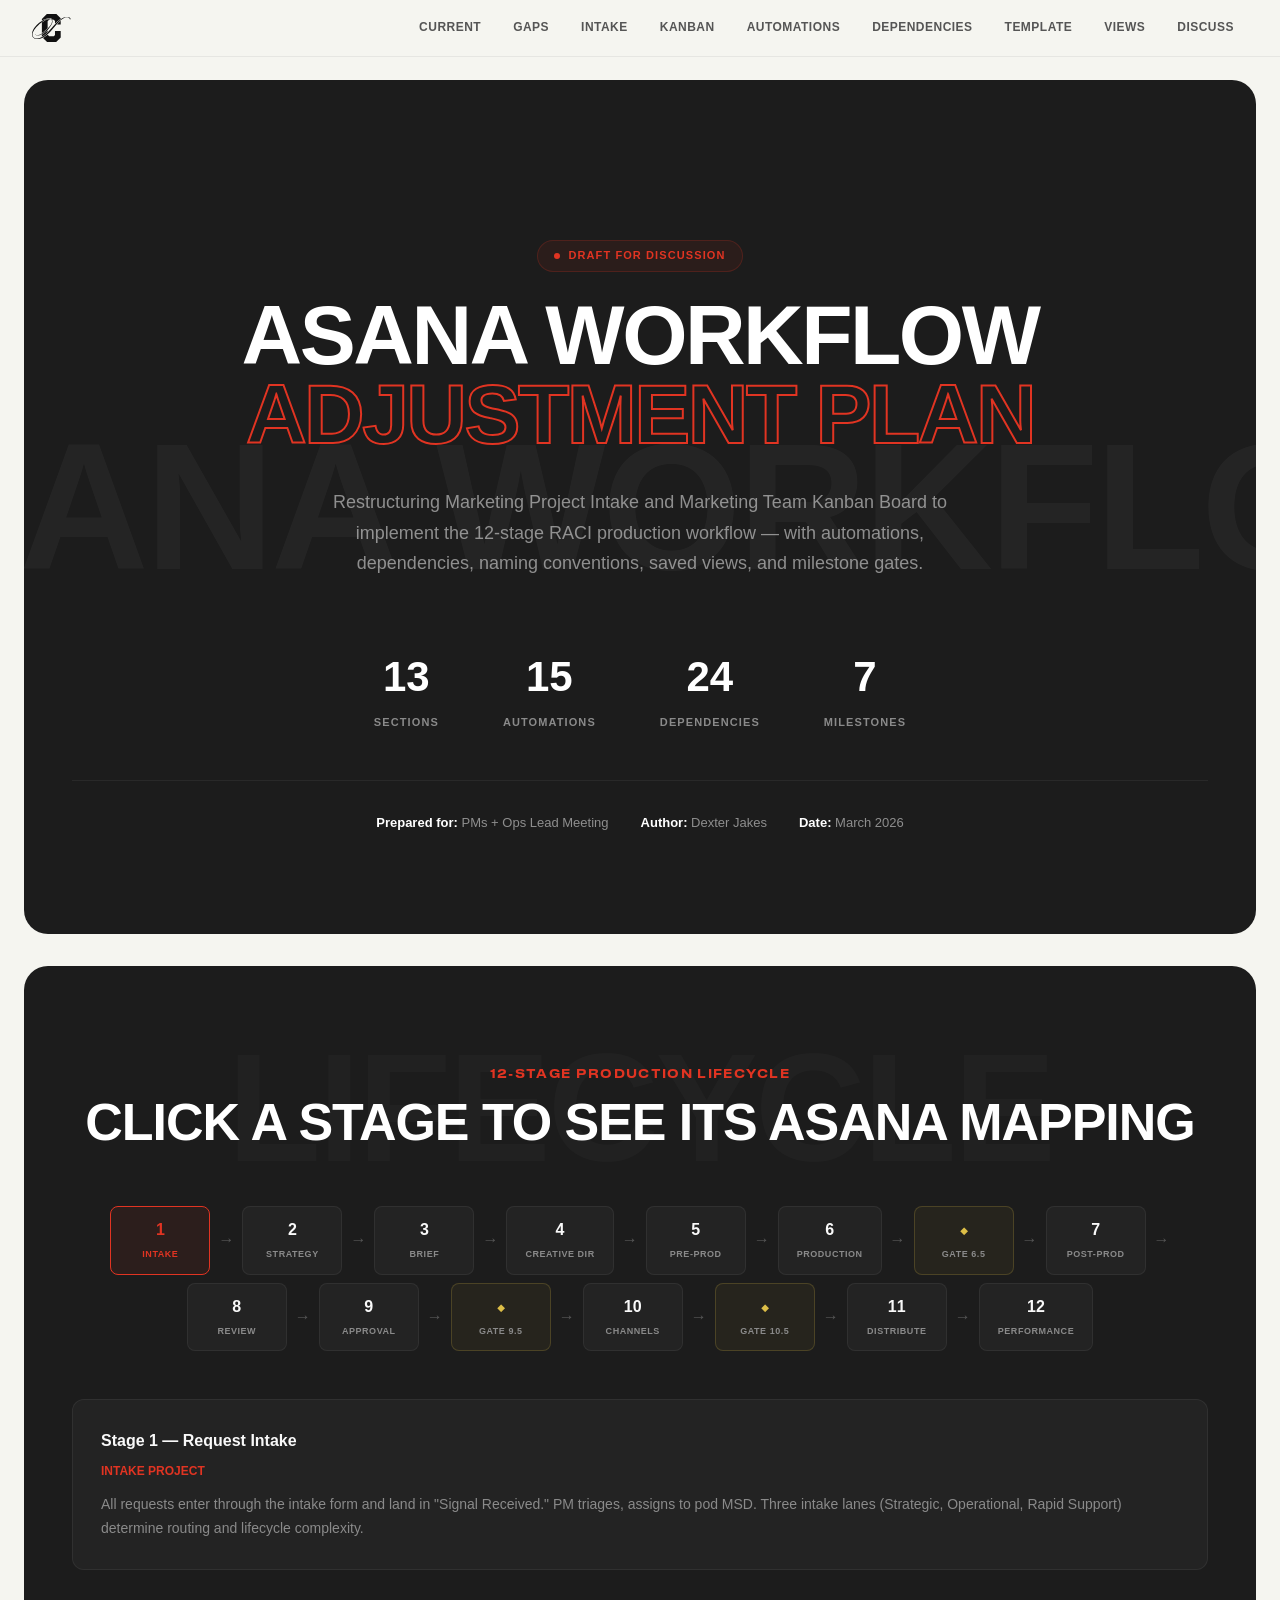
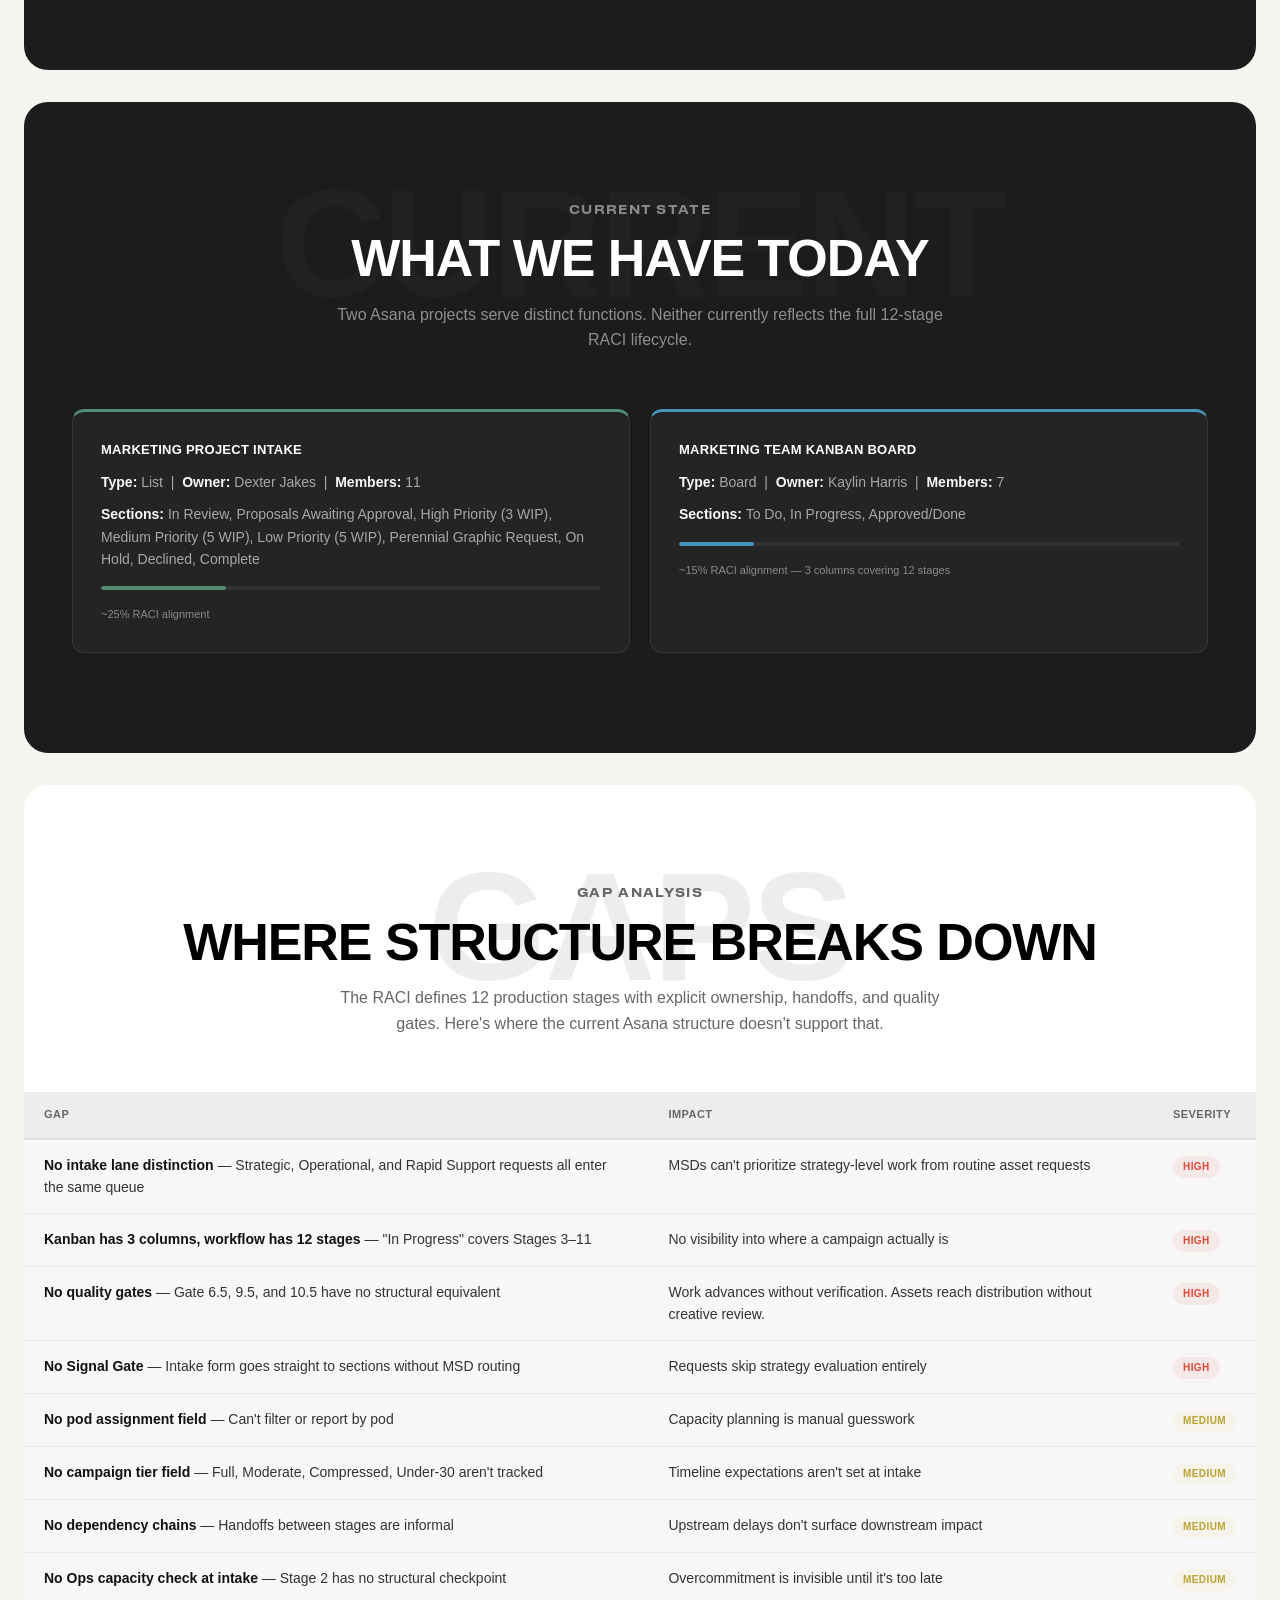
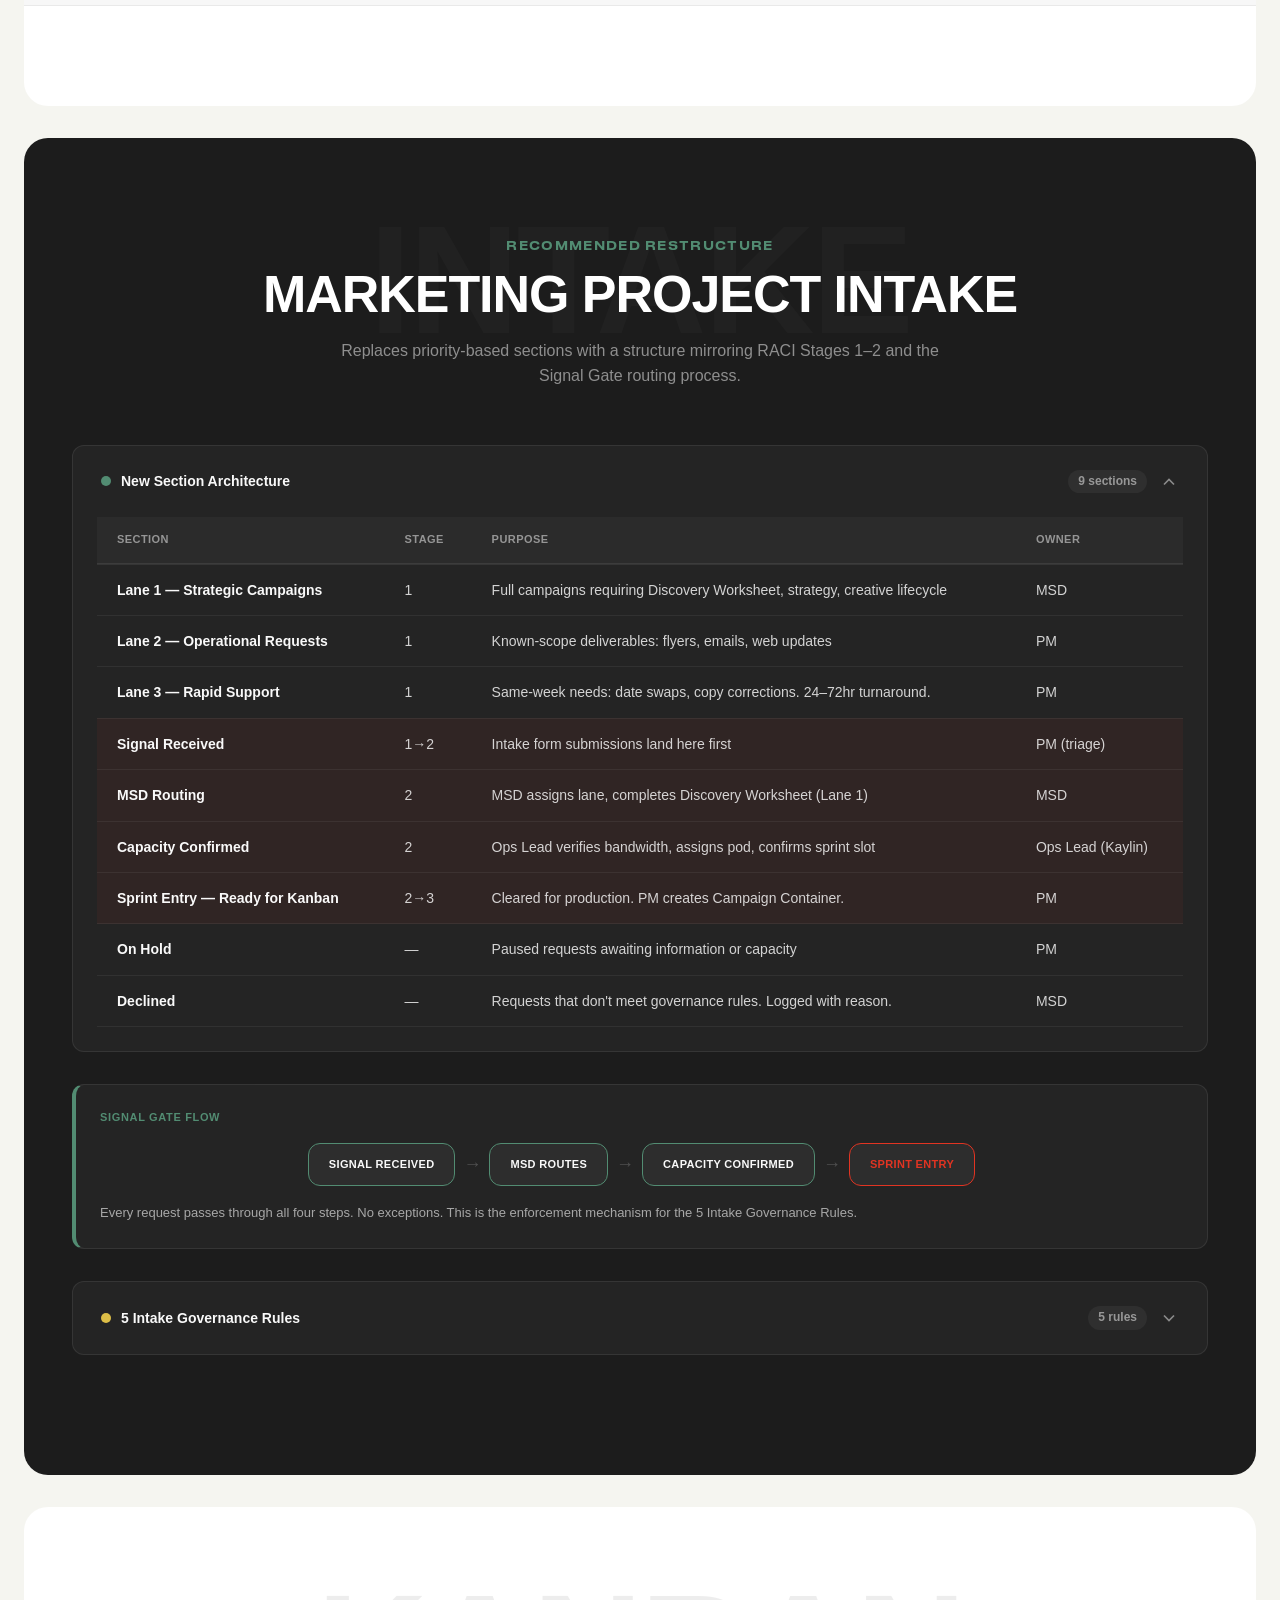
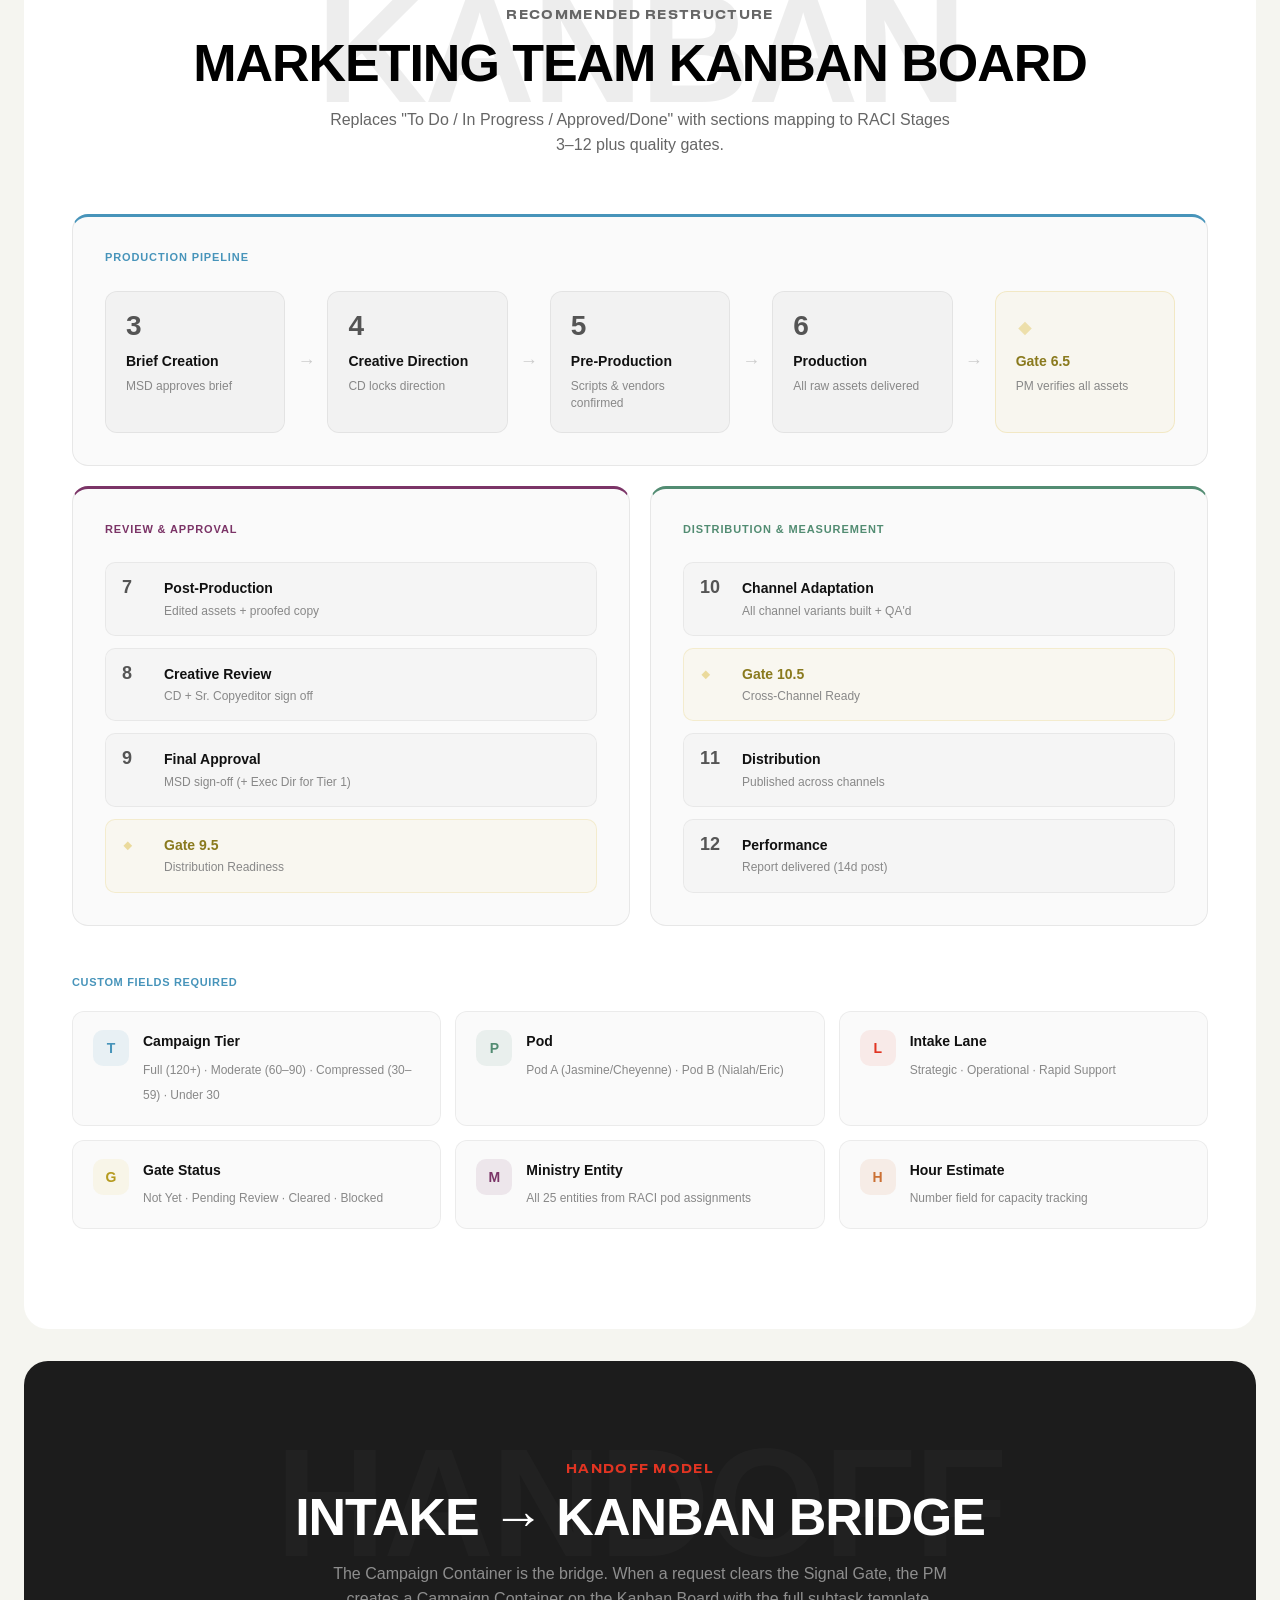
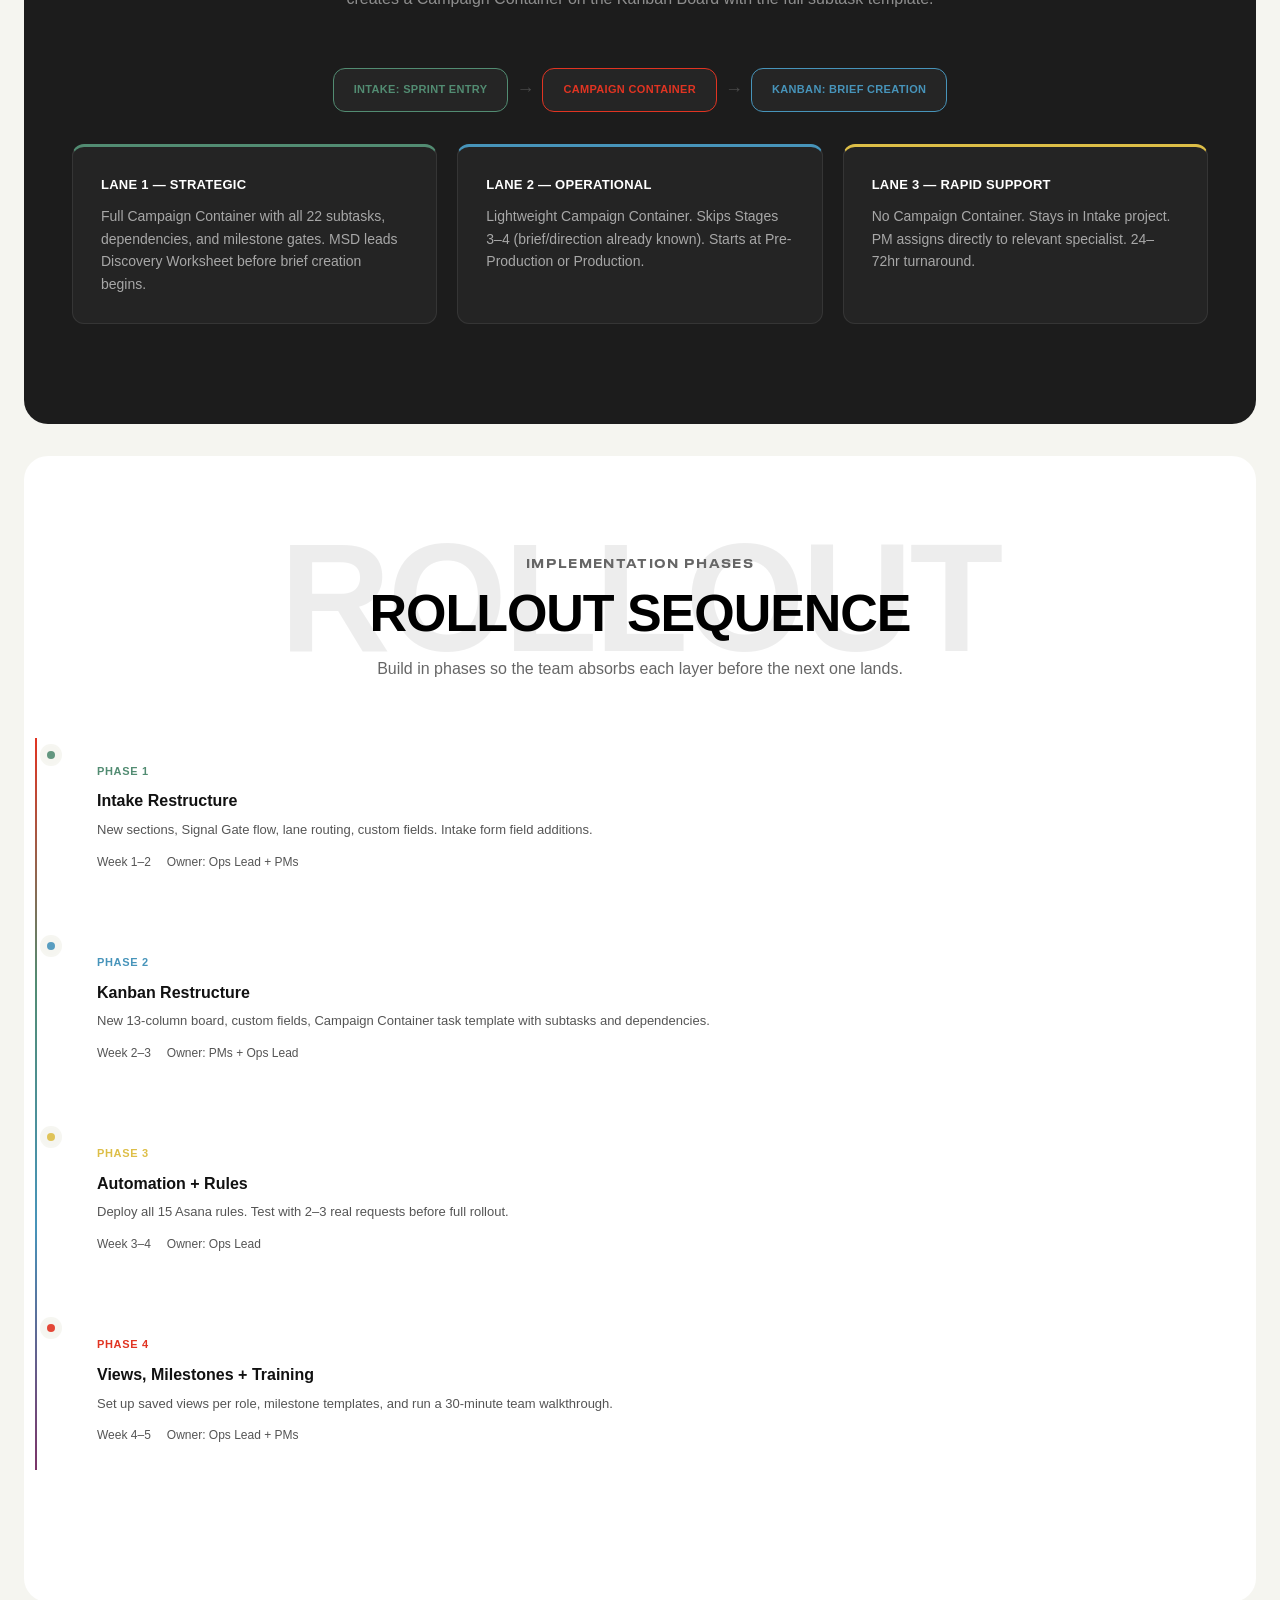
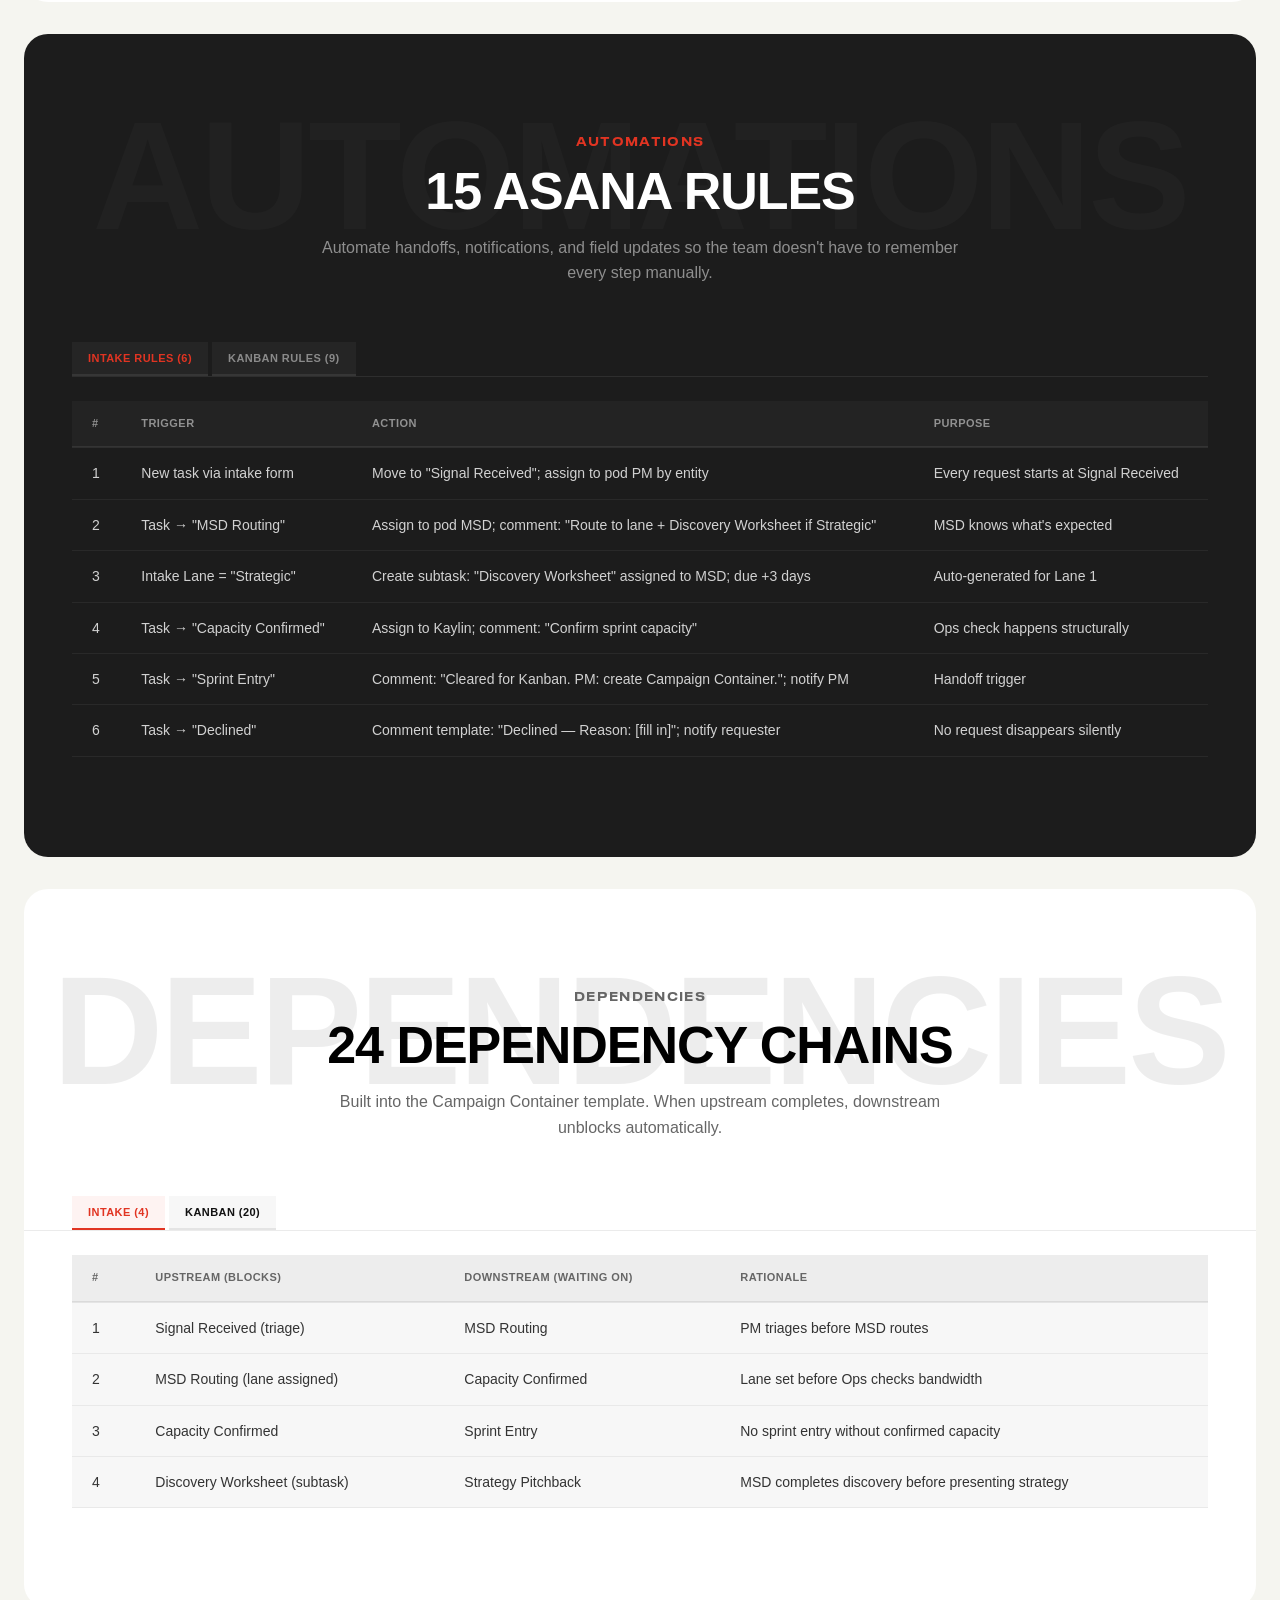
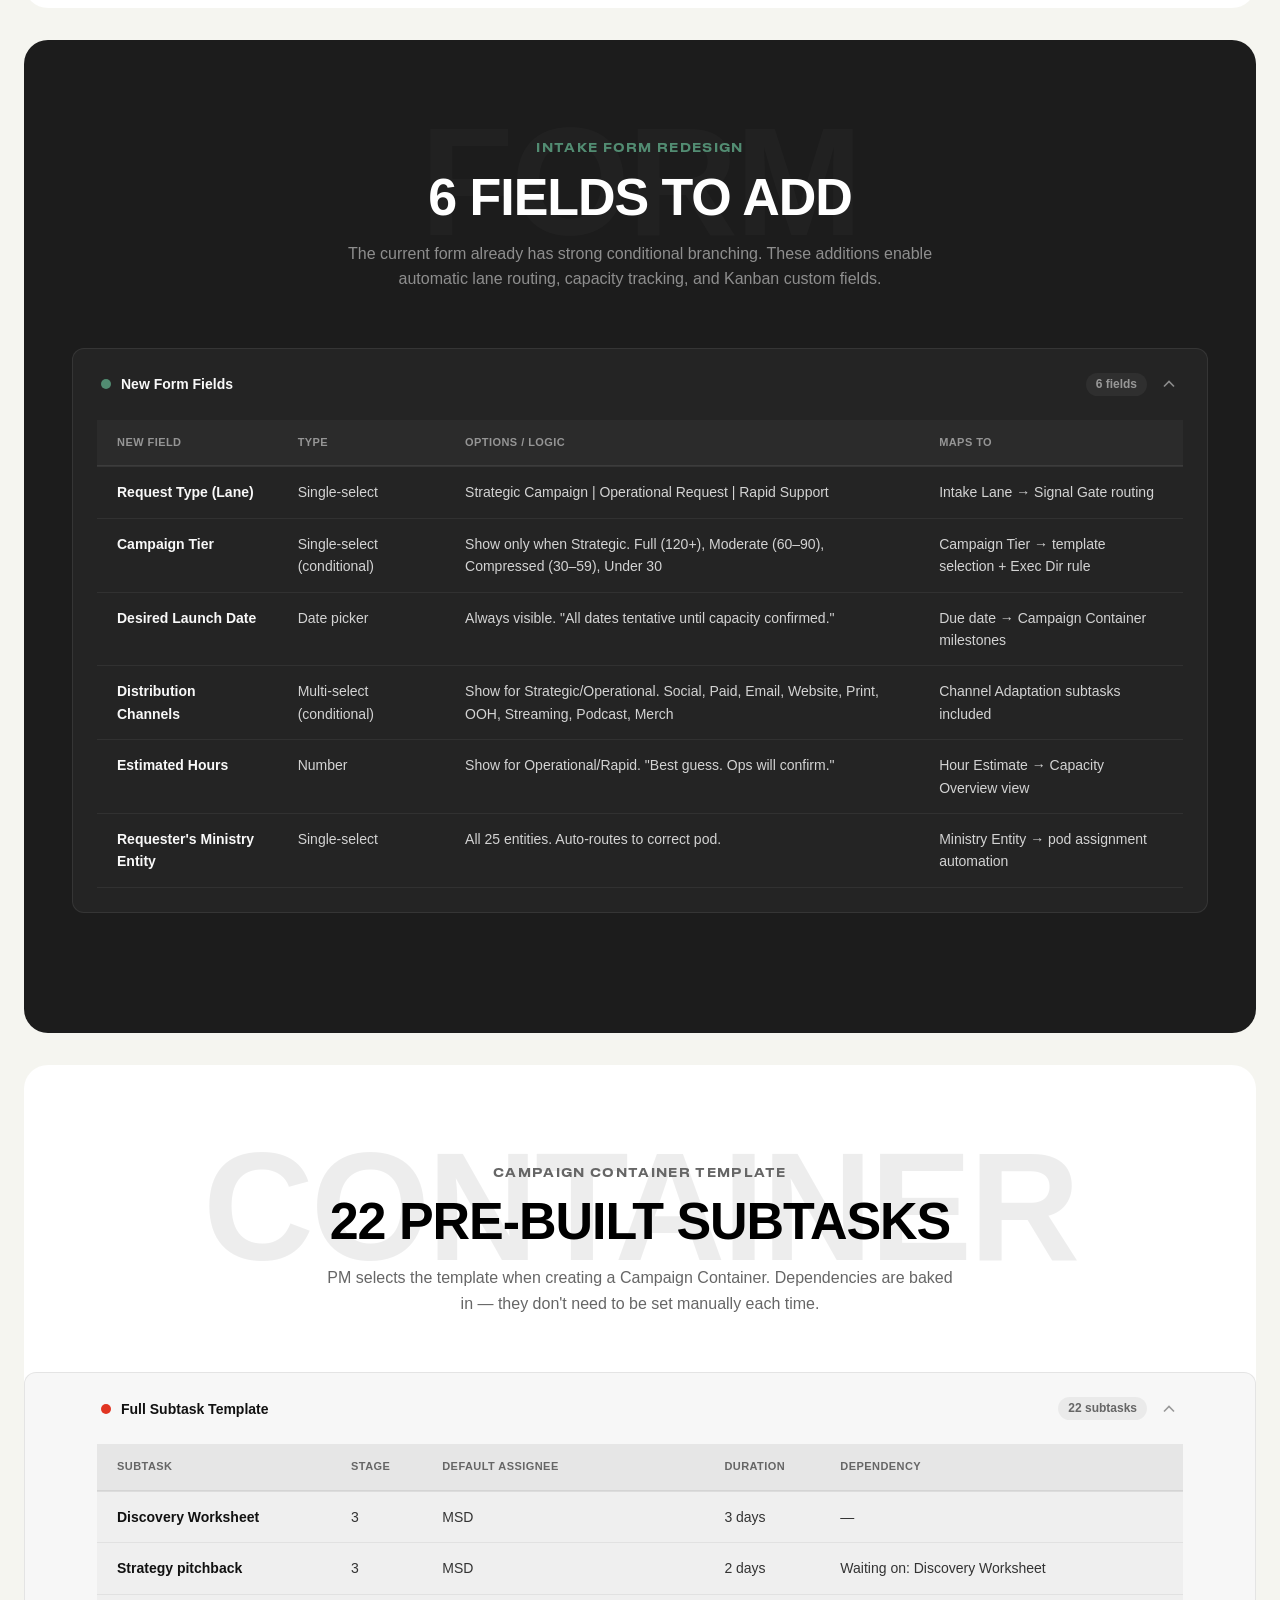
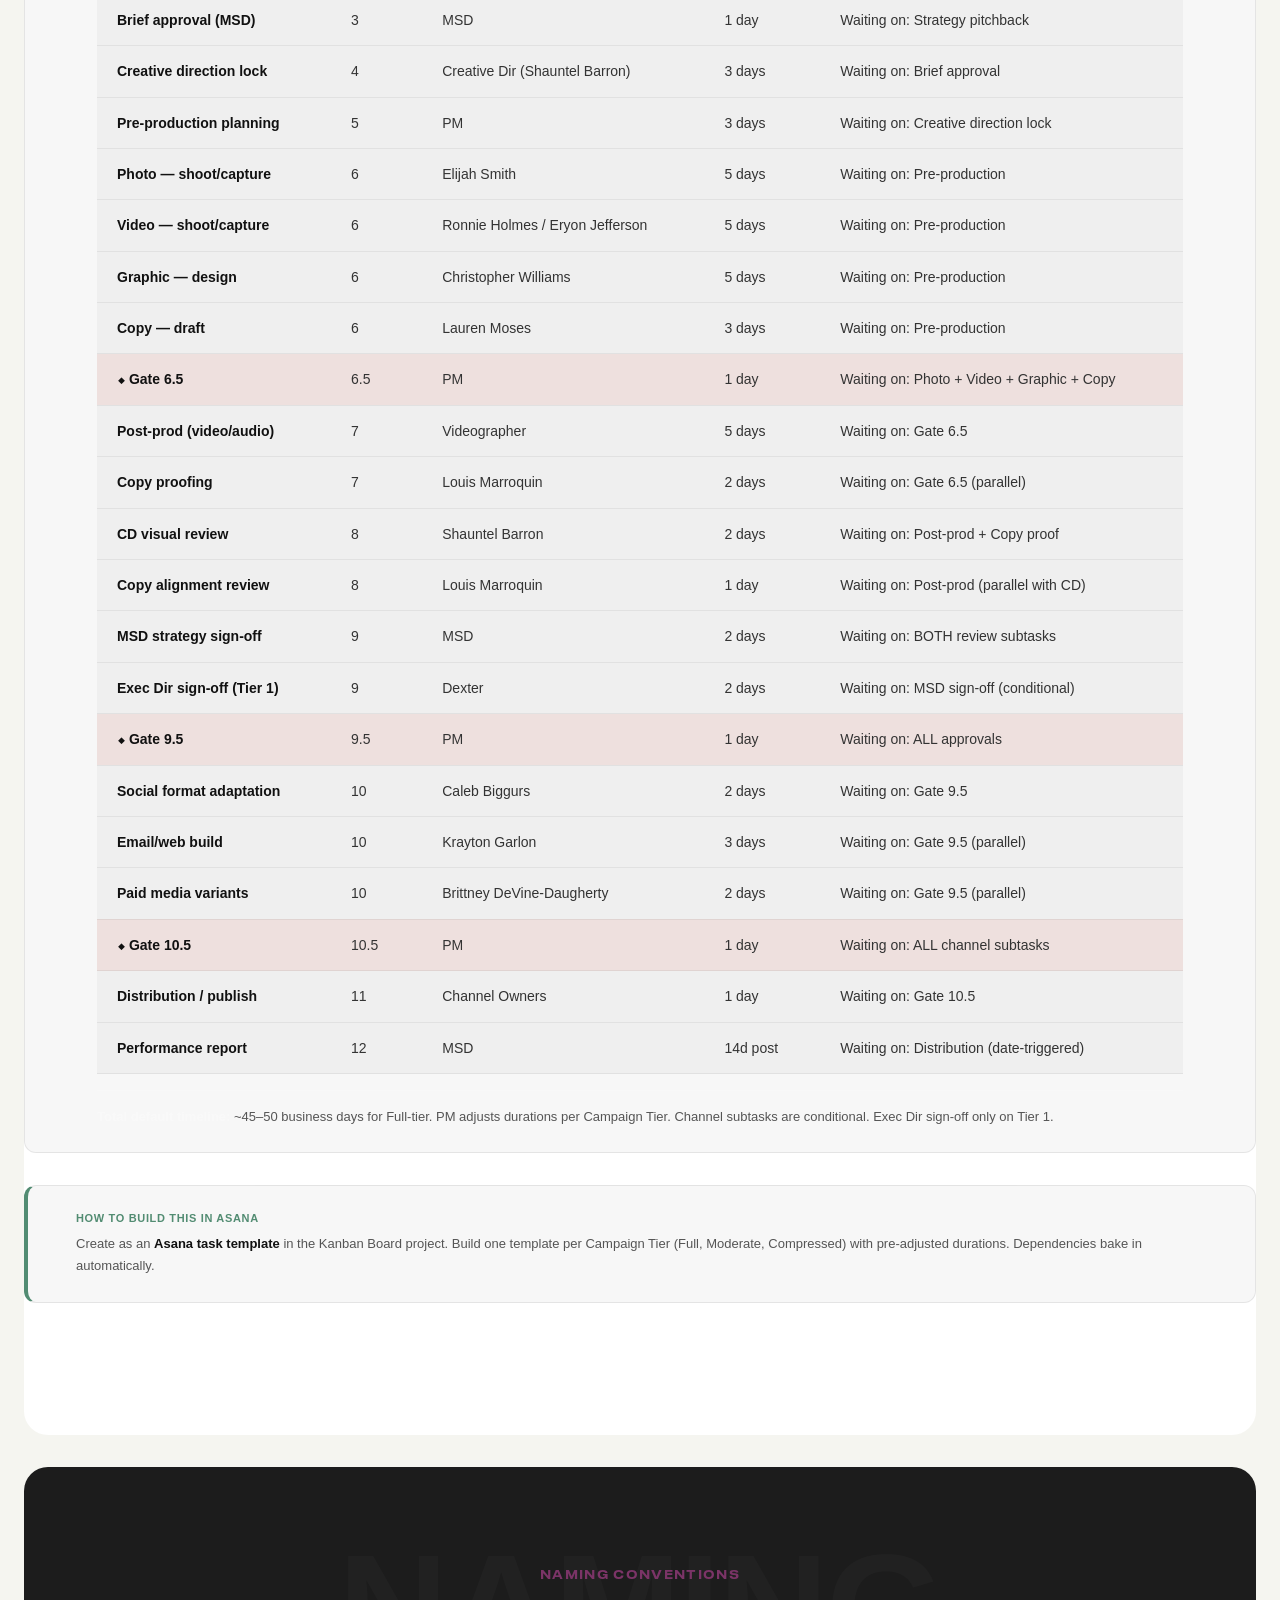
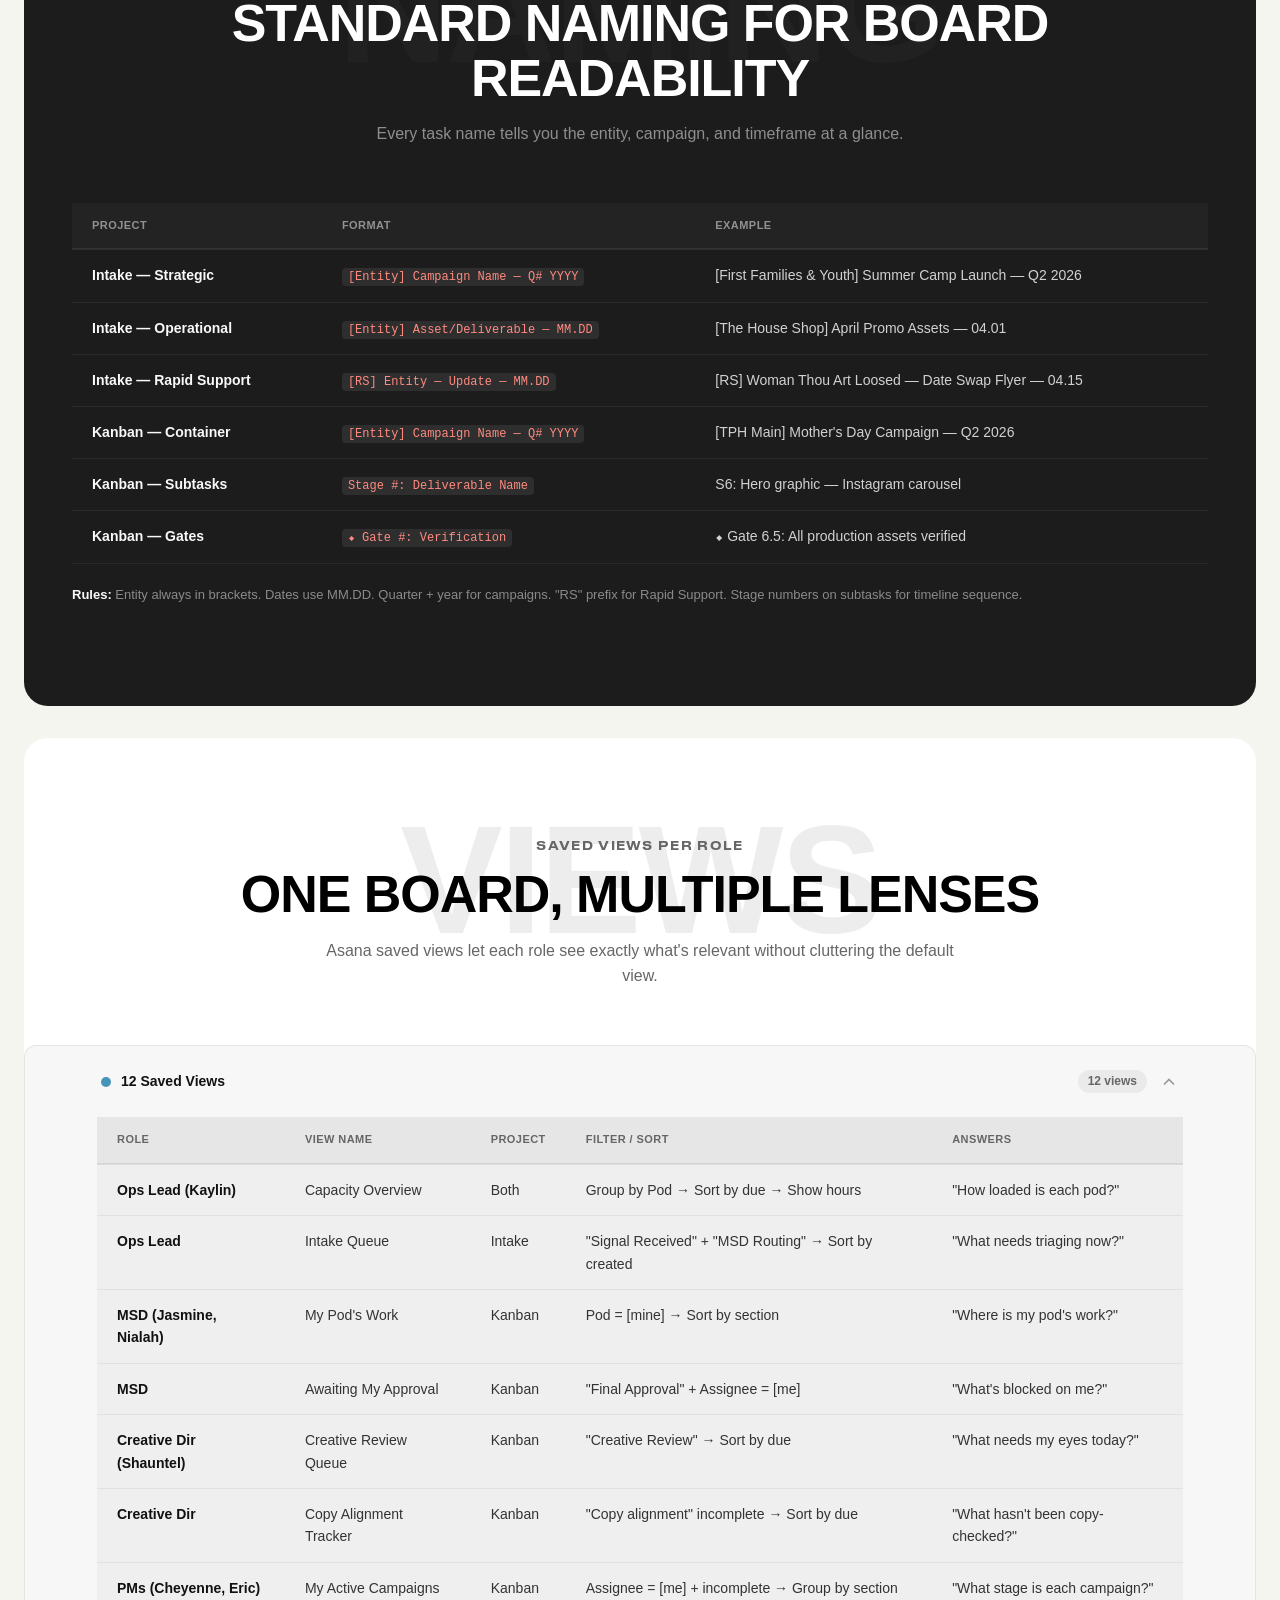
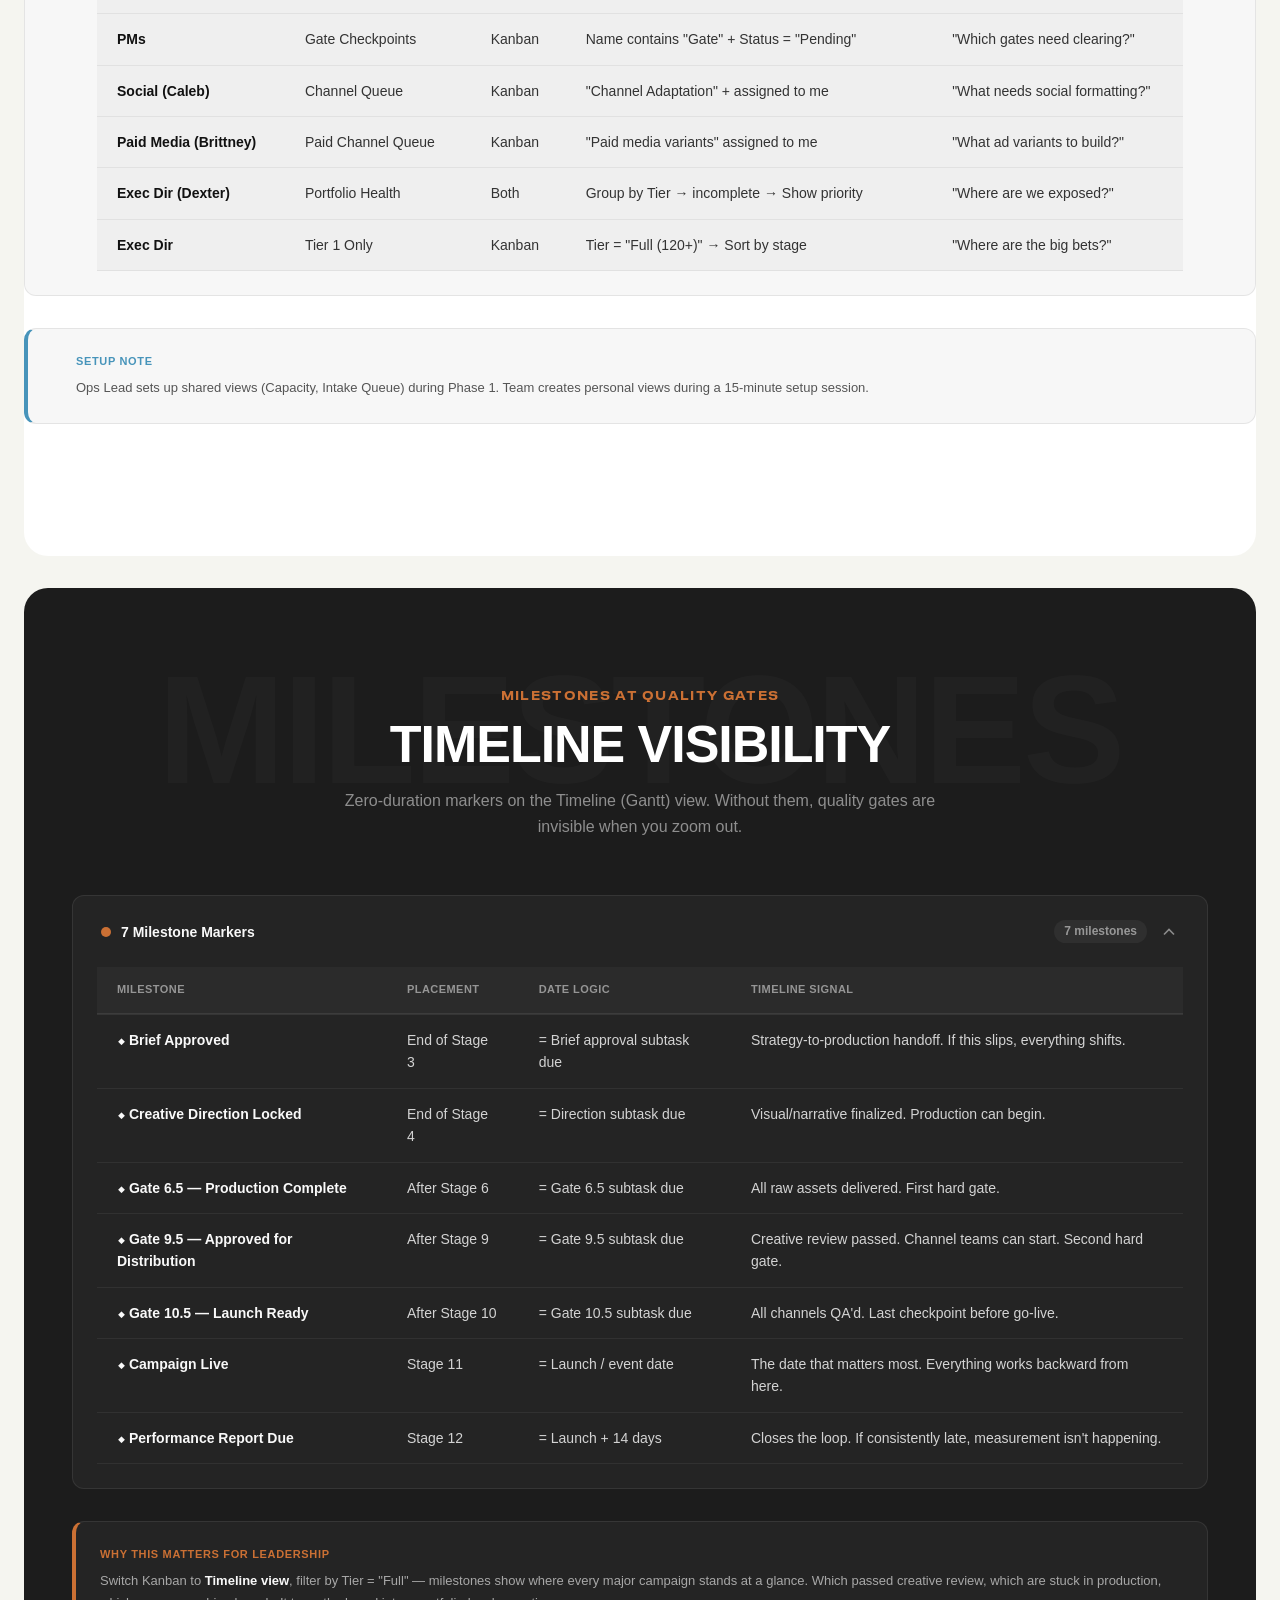
==== asana-workflow/index.html @ 25890f65 "Fix card grid centering and section description alignment Co-Authored-By: Claude Opus 4.6 <noreply@a" ====
<!DOCTYPE html>
<html lang="en">
<head>
<meta charset="UTF-8">
<meta name="viewport" content="width=device-width, initial-scale=1.0">
<title>Asana Workflow Adjustment Plan — TPH Marketing</title>
<style>
@font-face {
  font-family: 'Druk Text Wide';
  src: url('../fonts/DrukTextWide-Medium.otf') format('opentype');
  font-weight: 500;
  font-style: normal;
  font-display: swap;
}

@font-face {
  font-family: 'Druk Text Wide';
  src: url('../fonts/DrukTextWide-Bold.otf') format('opentype');
  font-weight: 700;
  font-style: normal;
  font-display: swap;
}

@font-face {
  font-family: 'Druk Text Wide';
  src: url('../fonts/DrukTextWide-ExtraBold.otf') format('opentype');
  font-weight: 800;
  font-style: normal;
  font-display: swap;
}

@font-face {
  font-family: 'Druk Text Wide';
  src: url('../fonts/DrukTextWide-Black.otf') format('opentype');
  font-weight: 900;
  font-style: normal;
  font-display: swap;
}

*,*::before,*::after{box-sizing:border-box;margin:0;padding:0}
:root{
  --bg:#F5F5F0;--surface:#0A0A0A;--card:rgba(255,255,255,0.03);
  --border:rgba(255,255,255,0.06);--border-hover:rgba(255,255,255,0.14);
  --text:#F9F9F9;--muted:#8a8a8a;--dim:#555555;
  --accent:#E13422;--accent-glow:rgba(225,52,34,.08);
  --blue:#4794BA;--blue-glow:rgba(71,148,186,.1);
  --green:#528C72;--green-glow:rgba(82,140,114,.1);
  --yellow:#DDBE47;--yellow-glow:rgba(221,190,71,.1);
  --purple:#7B3467;--orange:#CB7034;
  --radius:12px;--radius-sm:8px;--radius-xs:6px;
  --font:-apple-system,BlinkMacSystemFont,"Helvetica Neue",Helvetica,Arial,sans-serif;
  --font-heading:"Druk Text Wide",-apple-system,BlinkMacSystemFont,"Helvetica Neue",sans-serif;
}

html{scroll-behavior:smooth;background:#F5F5F0}
body{font-family:var(--font);-webkit-font-smoothing:antialiased;color:var(--text);background:var(--bg);line-height:1.6;overflow-x:hidden}
::selection{background:var(--accent);color:#fff}
::-webkit-scrollbar{width:6px}
::-webkit-scrollbar-track{background:transparent}
::-webkit-scrollbar-thumb{background:var(--dim);border-radius:3px}

/* ---- NAV ---- */
.nav{position:fixed;top:0;left:0;right:0;z-index:100;backdrop-filter:blur(24px);-webkit-backdrop-filter:blur(24px);background:rgba(245,245,240,.95);border-bottom:1px solid rgba(0,0,0,0.06);transition:all .3s}
.nav-inner{max-width:1400px;margin:0 auto;display:flex;align-items:center;justify-content:space-between;padding:0 32px;height:56px}
.nav-brand{font-size:13px;font-weight:700;letter-spacing:.08em;text-transform:uppercase;color:#111}
.nav-brand span{color:var(--accent)}
.nav-links{display:flex;gap:4px;flex-wrap:wrap}
.nav-links a{padding:6px 14px;font-size:12px;font-weight:600;letter-spacing:.04em;text-transform:uppercase;color:#555;text-decoration:none;border-radius:var(--radius-xs);transition:all .2s}
.nav-links a:hover,.nav-links a.active{color:#111;background:rgba(0,0,0,0.04)}

/* ---- HERO ---- */
.hero{padding:160px 48px 100px;text-align:center;position:relative;overflow:hidden;background:#1C1C1C;border-radius:24px;margin:80px 24px 32px;color:#F9F9F9}
.hero::before{content:'ASANA WORKFLOW';position:absolute;top:50%;left:50%;transform:translate(-50%,-50%);font-family:var(--font-heading);font-size:clamp(80px,14vw,180px);font-weight:900;text-transform:uppercase;color:rgba(255,255,255,0.04);white-space:nowrap;pointer-events:none;letter-spacing:-.02em;font-style:normal}
.hero-label{display:inline-flex;align-items:center;gap:8px;padding:6px 16px;background:rgba(225,52,34,0.08);border:1px solid rgba(225,52,34,0.2);border-radius:20px;font-size:11px;font-weight:600;letter-spacing:.1em;text-transform:uppercase;color:var(--accent);margin-bottom:24px}
.hero-label .pulse{width:6px;height:6px;background:var(--accent);border-radius:50%;animation:pulse 2s infinite}
@keyframes pulse{0%,100%{opacity:1}50%{opacity:.3}}
.hero h1{font-family:var(--font-heading);font-size:clamp(42px,7vw,84px);font-weight:900;letter-spacing:-.03em;text-transform:uppercase;line-height:.95;margin-bottom:32px;color:#FFFFFF;font-style:normal}
.hero h1 em{font-style:normal;-webkit-text-fill-color:transparent;-webkit-text-stroke:2px var(--accent)}
.hero-sub{font-size:18px;color:rgba(255,255,255,0.5);max-width:640px;margin:0 auto 56px;line-height:1.7;font-style:normal}
.hero-stats{display:flex;justify-content:center;gap:64px;flex-wrap:wrap;padding-top:8px}
.hero-stat .num{font-family:var(--font-heading);font-size:42px;font-weight:900;font-variant-numeric:tabular-nums;color:#FFFFFF;font-style:normal}
.hero-stat .label{font-size:11px;font-weight:600;letter-spacing:.1em;text-transform:uppercase;color:var(--muted);margin-top:4px}
.hero-meta{display:flex;justify-content:center;gap:32px;flex-wrap:wrap;margin-top:48px;padding-top:32px;border-top:1px solid rgba(255,255,255,0.06);font-size:13px;color:rgba(255,255,255,0.5)}
.hero-meta strong{color:#fff}

/* ---- SECTIONS ---- */
.section{max-width:1400px;margin:0 auto;padding:100px 48px;position:relative;overflow:hidden}
.section-header{margin-bottom:56px;position:relative;z-index:1;text-align:center}
.section-tag{font-family:var(--font-heading);font-size:11px;font-weight:500;letter-spacing:.12em;text-transform:uppercase;margin-bottom:12px}
.section-title{font-family:var(--font-heading);font-size:clamp(32px,5vw,52px);font-weight:900;letter-spacing:-.02em;text-transform:uppercase;line-height:1.05;margin-bottom:16px;font-style:normal;color:#FFFFFF}
.section-desc{font-size:16px;color:var(--muted);max-width:640px;font-style:normal;margin-left:auto;margin-right:auto;text-align:center}

/* ---- COLLAPSIBLE PANELS ---- */
.panel{background:var(--card);border:1px solid var(--border);border-radius:var(--radius);overflow:hidden;margin-bottom:20px;transition:border-color .2s}
.panel:hover{border-color:var(--border-hover)}
.panel-header{padding:24px 28px;display:flex;align-items:center;justify-content:space-between;cursor:pointer;user-select:none}
.panel-header h3{font-family:var(--font-heading);font-size:14px;font-weight:700;display:flex;align-items:center;gap:10px}
.panel-count{font-size:12px;color:var(--muted);font-weight:600;background:rgba(255,255,255,.04);padding:2px 10px;border-radius:12px}
.panel-chevron{width:20px;height:20px;color:var(--muted);transition:transform .3s}
.panel.open .panel-chevron{transform:rotate(180deg)}
.panel-body{max-height:0;overflow:hidden;transition:max-height .4s ease}
.panel.open .panel-body{max-height:4000px}

/* ---- TABLES ---- */
.gap-table{width:100%;border-collapse:collapse;font-size:14px}
.gap-table th{font-family:var(--font-heading);font-size:11px;font-weight:700;letter-spacing:.04em;text-transform:uppercase;color:var(--muted);text-align:left;padding:14px 20px;border-bottom:2px solid var(--border)}
.gap-table td{padding:14px 20px;border-bottom:1px solid var(--border);color:var(--text);vertical-align:top;line-height:1.6}
.gap-table tr{transition:background .15s}
.gap-table tr:hover td{background:rgba(255,255,255,0.02)}

/* ---- CARDS ---- */
.card-grid{display:grid;grid-template-columns:repeat(auto-fit,minmax(300px,1fr));gap:20px;max-width:1300px;margin-left:auto;margin-right:auto}
.card{background:var(--card);border:1px solid var(--border);border-radius:var(--radius);padding:28px;transition:all .25s;position:relative;overflow:hidden}
.card:hover{border-color:var(--border-hover);transform:translateY(-2px);box-shadow:0 8px 32px rgba(0,0,0,.3)}
.card h3{font-family:var(--font-heading);font-size:13px;font-weight:700;letter-spacing:.02em;text-transform:uppercase;color:var(--text);margin-bottom:10px}
.card p{font-size:14px;color:var(--muted);line-height:1.6}

/* ---- BADGES ---- */
.badge{display:inline-flex;align-items:center;gap:4px;font-family:var(--font-heading);font-size:10px;font-weight:700;letter-spacing:.04em;text-transform:uppercase;padding:3px 10px;border-radius:20px}
.badge-red{background:rgba(225,52,34,0.15);color:var(--accent)}
.badge-yellow{background:rgba(221,190,71,0.15);color:var(--yellow)}
.badge-green{background:rgba(82,140,114,0.15);color:var(--green)}
.badge-blue{background:rgba(71,148,186,0.15);color:var(--blue)}
.badge-purple{background:rgba(123,52,103,0.15);color:var(--purple)}
.badge-orange{background:rgba(203,112,52,0.15);color:var(--orange)}

/* ---- CALLOUT ---- */
.callout{background:var(--surface);border:1px solid var(--border);border-radius:var(--radius);padding:24px;margin:32px 0}
.callout-tag{font-family:var(--font-heading);font-size:11px;font-weight:700;letter-spacing:.06em;text-transform:uppercase;margin-bottom:6px}
.callout p{font-size:13px;color:var(--muted);line-height:1.7}

/* ---- FLOW DIAGRAM ---- */
.flow{display:flex;align-items:center;gap:8px;flex-wrap:wrap;margin:16px 0}
.flow-step{background:var(--card);border:1px solid var(--border);border-radius:var(--radius);padding:12px 20px;font-family:var(--font-heading);font-size:11px;font-weight:700;letter-spacing:.03em;text-transform:uppercase;white-space:nowrap;transition:all .2s;cursor:default}
.flow-step:hover{border-color:var(--accent);background:var(--accent-glow);transform:translateY(-1px)}
.flow-arrow{color:var(--dim);font-size:18px}

/* ---- INTERACTIVE STAGE PILLS ---- */
.stage-flow{display:flex;flex-wrap:wrap;gap:8px;justify-content:center;margin:32px 0 48px}
.stage-pill{padding:10px 18px;background:var(--card);border:1px solid var(--border);border-radius:var(--radius-sm);font-size:12px;font-weight:700;cursor:pointer;transition:all .2s;text-align:center;min-width:100px;position:relative}
.stage-pill:hover{border-color:var(--accent);background:var(--accent-glow)}
.stage-pill.active{border-color:var(--accent);background:var(--accent-glow);color:var(--accent)}
.stage-pill.gate{background:rgba(221,190,71,.05);border-color:rgba(221,190,71,.2);color:var(--yellow)}
.stage-pill.gate:hover{background:rgba(221,190,71,.12)}
.stage-pill .snum{font-size:16px;font-weight:800;display:block;margin-bottom:2px}
.stage-pill .sname{font-size:9px;text-transform:uppercase;letter-spacing:.06em;color:var(--muted)}
.stage-pill.active .sname{color:var(--accent)}
.stage-arrow{color:var(--dim);font-size:16px;display:flex;align-items:center}

/* ---- TABS ---- */
.tab-bar{display:flex;gap:4px;border-bottom:1px solid var(--border);margin-bottom:24px}
.tab{font-family:var(--font-heading);font-size:11px;font-weight:700;letter-spacing:.04em;text-transform:uppercase;padding:10px 16px;cursor:pointer;color:var(--muted);border-bottom:2px solid transparent;transition:all .2s;background:none;border-top:none;border-left:none;border-right:none}
.tab:hover{color:var(--text)}
.tab.active{color:var(--accent);border-bottom-color:var(--accent)}
.tab-panel{display:none}
.tab-panel.active{display:block;animation:fadeIn .3s ease}
@keyframes fadeIn{from{opacity:0;transform:translateY(8px)}to{opacity:1;transform:translateY(0)}}

/* ---- PHASE TIMELINE ---- */
.phase-timeline{position:relative;padding-left:32px}
.phase-timeline::before{content:'';position:absolute;left:11px;top:0;bottom:0;width:2px;background:var(--border)}
.phase-item{position:relative;margin-bottom:32px}
.phase-dot{position:absolute;left:-32px;top:6px;width:22px;height:22px;border-radius:50%;border:2px solid var(--border);background:var(--bg);display:flex;align-items:center;justify-content:center;transition:all .3s}
.phase-item:hover .phase-dot{border-color:var(--accent);background:var(--accent-glow)}
.phase-dot-inner{width:8px;height:8px;border-radius:50%}
.phase-content{background:var(--card);border:1px solid var(--border);border-radius:var(--radius);padding:24px;transition:all .25s}
.phase-item:hover .phase-content{border-color:var(--border-hover);transform:translateX(4px)}
.phase-label{font-family:var(--font-heading);font-size:11px;font-weight:700;letter-spacing:.06em;text-transform:uppercase;margin-bottom:8px}
.phase-title{font-size:16px;font-weight:700;margin-bottom:6px}
.phase-desc{font-size:13px;color:var(--muted);line-height:1.6}
.phase-meta{display:flex;gap:16px;margin-top:12px;font-size:12px;color:var(--muted)}

/* ---- GATE ROW ---- */
.gate-row td{background:var(--accent-glow) !important}

/* ---- CODE ---- */
code{background:var(--surface);padding:2px 6px;border-radius:4px;font-size:12px;font-family:'SF Mono',Menlo,monospace}

/* ---- PROGRESS BAR ---- */
.progress-bar{width:100%;height:4px;background:var(--border);border-radius:2px;margin:16px 0;overflow:hidden}
.progress-fill{height:100%;border-radius:2px;transition:width 1s ease}

/* ---- RESPONSIVE ---- */
@media(max-width:768px){
  .nav-links{display:none}
  .hero{padding:120px 24px 72px;margin:72px 16px 24px}
  .hero h1{font-size:28px}
  .section{padding:72px 24px}
  .section:not(.section-light){margin-left:16px;margin-right:16px;margin-bottom:24px}
  .section-light{margin-left:16px;margin-right:16px;margin-bottom:24px;padding:72px 0}
  .section-light .section-header,.section-light>div:not(.section-header){padding-left:24px;padding-right:24px}
  .card-grid{grid-template-columns:1fr}
  .hero-stats{gap:32px}
  .stage-flow{gap:4px}
  .stage-pill{min-width:70px;padding:8px 12px}
}


/* === LIGHT SECTIONS (alternating contrast — matches RACI) === */
.section-light{background:#fff;color:#111;position:relative;overflow:hidden;padding:100px 0;max-width:none;padding-left:0;padding-right:0;border-radius:24px;margin-left:24px;margin-right:24px;margin-bottom:32px}
.section-light .section-header{padding:0 48px;max-width:1400px;margin-left:auto;margin-right:auto;margin-bottom:56px}
.section-light .section-title{color:#000}
.section-light .section-tag{color:#666}
.section-light .section-desc{color:#666}
.section-light::before{content:attr(data-watermark);position:absolute;top:20px;left:50%;transform:translateX(-50%);font-family:var(--font-heading);font-size:clamp(60px,12vw,160px);font-weight:900;text-transform:uppercase;color:rgba(0,0,0,0.07);white-space:nowrap;pointer-events:none;letter-spacing:-.02em;font-style:normal;z-index:0}
.section-light>*{position:relative;z-index:1}
.section-light .panel,.section-light .card,.section-light .gap-table{background:rgba(0,0,0,0.03);border-color:rgba(0,0,0,0.08)}
.section-light .panel:hover,.section-light .card:hover{border-color:rgba(0,0,0,0.16)}
.section-light .panel-header h3{color:#111}
.section-light .panel-count{color:#666;background:rgba(0,0,0,0.05)}
.section-light .panel-chevron{color:#999}
.section-light .gap-table th{background:rgba(0,0,0,0.04);color:#666;border-bottom-color:rgba(0,0,0,0.08)}
.section-light .gap-table td{color:#333;border-bottom-color:rgba(0,0,0,0.06)}
.section-light .gap-table tr:hover td{background:rgba(0,0,0,0.02)}
.section-light .card h3{color:#111}
.section-light .card p{color:#555}
.section-light .card:hover{box-shadow:0 8px 32px rgba(0,0,0,.08)}
.section-light .badge{opacity:.9}
.section-light .badge-red{background:rgba(225,52,34,.08);color:#E13422}
.section-light .badge-green{background:rgba(82,140,114,.08);color:#528C72}
.section-light .badge-blue{background:rgba(71,148,186,.08);color:#4794BA}
.section-light .badge-yellow{background:rgba(221,190,71,.08);color:#b59a1e}
.section-light h3{color:#111}
.section-light p{color:#555}
.section-light strong{color:#111}
.section-light a{color:var(--accent)}
.section-light .flow-step{background:rgba(0,0,0,0.03);border-color:rgba(0,0,0,0.08);color:#111}
.section-light .flow-arrow{color:#ccc}
.section-light .tab{background:rgba(0,0,0,0.03);border-color:rgba(0,0,0,0.08);color:#111}
.section-light .tab:hover{border-color:rgba(0,0,0,0.2)}
.section-light .tab.active{border-color:var(--accent);background:rgba(225,52,34,.06);color:var(--accent)}
.section-light .phase-label{color:#666}
.section-light .phase-title{color:#111}
.section-light .phase-desc{color:#555}
.section-light .phase-meta{color:#888}
.section-light .phase-dot-inner{opacity:.9}
.section-light table{border-color:rgba(0,0,0,0.08)}
.section-light table th{background:rgba(0,0,0,0.04);color:#666;border-color:rgba(0,0,0,0.08)}
.section-light table td{color:#333;border-color:rgba(0,0,0,0.06)}
.section-light table tr:hover td{background:rgba(0,0,0,0.02)}
.section-light .gate-row td{background:rgba(221,190,71,.06)}
.section-light>div:not(.section-header){max-width:1400px;margin-left:auto;margin-right:auto;padding-left:48px;padding-right:48px}
/* Light callouts */
.section-light .callout{background:rgba(0,0,0,0.03);border-color:rgba(0,0,0,0.08)}
.section-light .callout-tag{color:#111}
.section-light .callout p{color:#555}
/* Light panel body text */
.section-light .panel-body{color:#333}
.section-light .panel-body p{color:#555}
.section-light .panel-body strong{color:#111}
.section-light .panel-body div{color:#555}
/* Light inline text overrides */
.section-light span{color:#555}
.section-light .section-tag{color:#666 !important}
.section-light div[style*="color:var(--muted)"]{color:#666 !important}
.section-light div[style*="font-size:13px"]{color:#555 !important}
/* Light tab panels */
.section-light .tab-panel{color:#333}
.section-light .tab-bar{border-bottom-color:rgba(0,0,0,0.08)}
/* Light stage detail panels */
.section-light .stage-detail{color:#333}
.section-light .stage-detail h3{color:#111}
.section-light .stage-detail p{color:#555}
/* Light phase timeline */
.section-light .phase-timeline::before{background:linear-gradient(180deg,var(--accent),var(--green),var(--blue),var(--purple))}
.section-light .phase-item{color:#333}
/* Light misc */
.section-light code{background:rgba(0,0,0,0.06);color:#c41a16}
.section-light .num{color:#111}
.section-light .label{color:#666}
.section-light .hero-stat .num{color:#111}
.section-light+.section,.section+.section-light{margin-top:0}

/* === DARK SECTIONS as rounded containers on cream bg === */
.section:not(.section-light){background:#1C1C1C;border-radius:24px;margin-left:24px;margin-right:24px;margin-bottom:32px;color:#F9F9F9}
.section:not(.section-light) .section-title{color:#fff}
.section:not(.section-light) .section-tag{color:rgba(255,255,255,0.5)}
.section:not(.section-light) .section-desc{color:rgba(255,255,255,0.5)}
.section:not(.section-light)::before{content:attr(data-watermark);position:absolute;top:20px;left:50%;transform:translateX(-50%);font-family:var(--font-heading);font-size:clamp(60px,12vw,160px);font-weight:900;text-transform:uppercase;color:rgba(255,255,255,0.025);white-space:nowrap;pointer-events:none;letter-spacing:-.02em;font-style:normal;z-index:0}
.section:not(.section-light)>*{position:relative;z-index:1}
.section:not(.section-light) .panel,.section:not(.section-light) .card{background:rgba(255,255,255,0.04);border-color:rgba(255,255,255,0.08)}
.section:not(.section-light) .gap-table th{background:rgba(255,255,255,0.03);color:rgba(255,255,255,0.5);border-color:rgba(255,255,255,0.08)}
.section:not(.section-light) .gap-table td{color:rgba(255,255,255,0.8);border-color:rgba(255,255,255,0.06)}
.section:not(.section-light) table{border-color:rgba(255,255,255,0.08)}
.section:not(.section-light) table th{background:rgba(255,255,255,0.03);color:rgba(255,255,255,0.5);border-color:rgba(255,255,255,0.08)}
.section:not(.section-light) table td{color:rgba(255,255,255,0.8);border-color:rgba(255,255,255,0.06)}
.section:not(.section-light) h3{color:#fff}
.section:not(.section-light) .flow-step{background:rgba(255,255,255,0.04);border-color:rgba(255,255,255,0.08);color:#F9F9F9}
.section:not(.section-light) .flow-arrow{color:rgba(255,255,255,0.2)}
.section:not(.section-light) .tab{background:rgba(255,255,255,0.04);border-color:rgba(255,255,255,0.08)}
.section:not(.section-light) .phase-title{color:#F9F9F9}
.section:not(.section-light) .phase-desc{color:rgba(255,255,255,0.5)}
.section:not(.section-light) .callout{background:rgba(255,255,255,0.04);border-color:rgba(255,255,255,0.08)}
.section:not(.section-light) .callout-tag{color:#F9F9F9}
.section:not(.section-light) .callout p{color:rgba(255,255,255,0.6)}
.section:not(.section-light) .panel-body{color:rgba(255,255,255,0.8)}
.section:not(.section-light) .panel-body p{color:rgba(255,255,255,0.6)}
.section:not(.section-light) .panel-body strong{color:#F9F9F9}
.section:not(.section-light) .panel-body div{color:rgba(255,255,255,0.7)}
.section:not(.section-light) .panel-header h3{color:#F9F9F9}
.section:not(.section-light) .panel-count{color:rgba(255,255,255,0.5);background:rgba(255,255,255,0.05)}
.section:not(.section-light) p{color:rgba(255,255,255,0.6)}
.section:not(.section-light) strong{color:#F9F9F9}
.section:not(.section-light) code{background:rgba(255,255,255,0.08);color:#ff8a80}
.section:not(.section-light) .tab-bar{border-bottom-color:rgba(255,255,255,0.08)}
.section:not(.section-light) .gate-row td{background:rgba(225,52,34,.06) !important}

/* === NAV LOGO INVERT for light nav === */
.nav-brand img{filter:invert(1)}

/* === BENTO GRID === */
.bento-grid{display:grid;grid-template-columns:repeat(2,1fr);gap:20px}
.bento-card{background:rgba(0,0,0,0.02);border:1px solid rgba(0,0,0,0.08);border-radius:16px;padding:32px;transition:all .25s}
.bento-card:hover{border-color:rgba(0,0,0,0.16);box-shadow:0 8px 32px rgba(0,0,0,.04)}
.bento-wide{grid-column:1/-1}
.bento-label{font-family:var(--font-heading);font-size:11px;font-weight:700;letter-spacing:.08em;text-transform:uppercase;margin-bottom:24px}
.bento-stage-flow{display:flex;align-items:stretch;gap:12px;flex-wrap:wrap}
.bento-stage{flex:1;min-width:140px;background:rgba(0,0,0,0.03);border:1px solid rgba(0,0,0,0.06);border-radius:12px;padding:20px;display:flex;flex-direction:column;gap:6px;transition:all .2s}
.bento-stage:hover{border-color:rgba(0,0,0,0.16);transform:translateY(-2px)}
.bento-stage strong{font-size:14px;color:#111;display:block}
.bento-stage .bento-meta{font-size:12px;color:#888;line-height:1.4}
.bento-num{font-family:var(--font-heading);font-size:28px;font-weight:900;color:rgba(0,0,0,0.08);line-height:1;margin-bottom:4px;font-style:normal}
.bento-gate{background:rgba(221,190,71,.06);border-color:rgba(221,190,71,.25)}
.bento-gate .bento-num{color:rgba(221,190,71,.4)}
.bento-gate strong{color:#8a7a1e}
.bento-arrow{display:flex;align-items:center;font-size:18px;color:#ccc;font-weight:300}
.bento-stack{display:flex;flex-direction:column;gap:12px}
.bento-item{display:flex;align-items:flex-start;gap:14px;padding:14px 16px;background:rgba(0,0,0,0.02);border:1px solid rgba(0,0,0,0.05);border-radius:10px;transition:all .2s}
.bento-item:hover{border-color:rgba(0,0,0,0.14);background:rgba(0,0,0,0.03)}
.bento-item strong{font-size:14px;color:#111;display:block}
.bento-item .bento-meta{font-size:12px;color:#888;display:block;margin-top:2px}
.bento-num-sm{font-family:var(--font-heading);font-size:18px;font-weight:900;color:rgba(0,0,0,0.12);min-width:28px;line-height:1.2;font-style:normal}
.bento-gate-item{background:rgba(221,190,71,.05);border-color:rgba(221,190,71,.2)}
.bento-gate-item .bento-num-sm{color:rgba(221,190,71,.5)}
.bento-gate-item strong{color:#8a7a1e}

/* Bento Fields */
.bento-fields{display:grid;grid-template-columns:repeat(auto-fill,minmax(280px,1fr));gap:14px}
.bento-field{display:flex;align-items:flex-start;gap:14px;padding:18px 20px;background:rgba(0,0,0,0.02);border:1px solid rgba(0,0,0,0.06);border-radius:12px;transition:all .2s}
.bento-field:hover{border-color:rgba(0,0,0,0.14);transform:translateY(-1px)}
.bento-field-icon{width:36px;height:36px;border-radius:10px;display:flex;align-items:center;justify-content:center;font-family:var(--font-heading);font-size:14px;font-weight:900;flex-shrink:0}
.bento-field strong{font-size:14px;color:#111;display:block;margin-bottom:3px}
.bento-field span{font-size:12px;color:#888;line-height:1.5}

/* Bento in dark sections */
.section:not(.section-light) .bento-card{background:rgba(255,255,255,0.03);border-color:rgba(255,255,255,0.08)}
.section:not(.section-light) .bento-card:hover{border-color:rgba(255,255,255,0.16);box-shadow:0 8px 32px rgba(0,0,0,.3)}
.section:not(.section-light) .bento-stage{background:rgba(255,255,255,0.04);border-color:rgba(255,255,255,0.06)}
.section:not(.section-light) .bento-stage:hover{border-color:rgba(255,255,255,0.16)}
.section:not(.section-light) .bento-stage strong{color:#F9F9F9}
.section:not(.section-light) .bento-stage .bento-meta{color:rgba(255,255,255,0.5)}
.section:not(.section-light) .bento-num{color:rgba(255,255,255,0.06)}
.section:not(.section-light) .bento-arrow{color:rgba(255,255,255,0.15)}
.section:not(.section-light) .bento-item{background:rgba(255,255,255,0.03);border-color:rgba(255,255,255,0.06)}
.section:not(.section-light) .bento-item:hover{border-color:rgba(255,255,255,0.14)}
.section:not(.section-light) .bento-item strong{color:#F9F9F9}
.section:not(.section-light) .bento-item .bento-meta{color:rgba(255,255,255,0.5)}
.section:not(.section-light) .bento-num-sm{color:rgba(255,255,255,0.08)}
.section:not(.section-light) .bento-field{background:rgba(255,255,255,0.03);border-color:rgba(255,255,255,0.06)}
.section:not(.section-light) .bento-field:hover{border-color:rgba(255,255,255,0.14)}
.section:not(.section-light) .bento-field strong{color:#F9F9F9}
.section:not(.section-light) .bento-field span{color:rgba(255,255,255,0.5)}

/* Bento responsive */
@media(max-width:768px){
  .bento-grid{grid-template-columns:1fr}
  .bento-stage-flow{flex-direction:column}
  .bento-arrow{transform:rotate(90deg);justify-content:center}
  .bento-fields{grid-template-columns:1fr}
}

</style>
</head>
<body>

<!-- ==================== NAV ==================== -->
<nav class="nav">
  <div class="nav-inner">
    <div class="nav-brand"><svg style="height:28px;width:auto;display:block;color:#111" viewBox="0 0 739.78 536.76" xmlns="http://www.w3.org/2000/svg"><path d="M299.73,270.32v-131.53l27.6-28.38h36.46c-4.18-3.13-9.32-5.6-15.56-7.37-5.11-1.47-10.87-2.21-17.14-2.21-11.09,0-23.91,2.3-38.1,6.82-17.93,5.72-37.7,14.86-58.76,27.17-14.5,8.47-29.59,18.48-44.91,29.74v201.91c23.53-16.35,46.42-36.36,68.02-55.26,13.47-11.65,28.15-25.81,42.4-40.89Z" fill="currentColor"/><path d="M289.41,84.04c14.84-3.36,28.51-5.06,40.62-5.06,9.53,0,18.05,1.07,25.3,3.18,17.48,5.18,29.91,14.67,37.11,28.26h25.38l23.01,23.01v54.38c3.45-3.63,6.87-7.17,10.24-10.63,15.18-15.56,29.95-29.76,43.87-42.2,10.53-9.41,20.85-18.05,30.67-25.66,8.44-6.54,16.72-12.51,24.87-17.92v-7.82L467.66,0h-182.5l-95.85,95.85v28.83c12.76-7.33,25.71-13.95,38.69-19.74,21.21-9.45,41.87-16.48,61.41-20.9Z" fill="currentColor"/><path d="M440.82,402.57c-8.44,8.44-16.87,16.1-24.54,24.54h-87.41l-28.39-29.14c-30.63,26.24-60.4,46.59-89.44,61.11,25.97,26.13,52.19,51.91,77.95,77.67h174.83l86.64-86.65v-126.52h-109.65v78.98Z" fill="currentColor"/><path d="M495.84,183.43l-2.82,3.11c-4.67,5.15-9.42,10.49-14.2,15.91h71.65v-73.86c-16.42,14.66-34.4,32.71-54.62,54.85Z" fill="currentColor"/><path d="M189.31,397.55v39.22c35.64-20.58,72.06-51.96,110.42-91.53v-29.38c-7.34,7.48-14.82,14.58-22.31,21.16-30.67,26.37-60.09,46.56-88.11,60.53Z" fill="currentColor"/><path d="M738.19,85.93c-6.05-12.11-16.74-19.18-28.42-23.32-12.96-4.59-27.14-5.55-37.65-5.55-16.48,0-32.78,2.27-49.27,6.99-23.35,6.68-47.12,18.35-72.38,35.58-6.78,4.63-13.67,9.63-20.68,15.07-9.83,7.62-19.92,16.07-30.31,25.36-13.91,12.43-28.37,26.33-43.53,41.88-4.96,5.08-10.01,10.38-15.12,15.8-20.05,21.28-41.29,45.17-64.07,71.96-26.81,31.59-52.34,60.24-77.02,85.4-36.64,37.36-71.38,66.99-105.51,86.94-39.03,22.8-77.29,32.95-116.73,27.54-44.97-5.55-71.62-38.86-66.62-89.39,4.44-47.2,46.08-109.93,119.37-176,8.54-7.75,17.13-15.17,25.71-22.25,8.77-7.25,17.53-14.12,26.24-20.61,2.38-1.77,4.76-3.51,7.13-5.22,14.07-10.17,27.97-19.29,41.47-27.18,21.29-12.44,41.59-21.87,60.13-27.78,22.98-7.33,43.24-9.25,59.18-4.67,10.81,3.07,18.5,7.94,23.8,13.93,3.17,3.58,5.48,7.57,7.09,11.81,6.91,18.19.94,41.12-5.9,57.54-.3.71-.64,1.45-.97,2.17-12.51,27.87-43.21,65.97-74.38,98.25-12.98,13.45-26.05,25.89-37.91,36.15-24.13,21.12-48.27,41.88-72.51,58.29-29.29,19.84-58.73,33.32-88.5,33.32-14.44,0-22.76-6.66-26.09-11.1-2.78-3.88-3.33-9.99-5.55-9.44-2.22.55-3.89,5-1.67,9.44,3.33,8.88,13.88,17.21,33.87,17.21,28.02,0,57.58-8.61,87.95-24.18,27.39-14.05,55.44-33.77,83.61-57.99,9.19-8.06,18.16-16.75,26.81-25.82,38.38-40.26,70.19-88.09,84.23-122.98.16-.38.31-.77.46-1.16,6.56-16.42,11.8-39.9,5.57-59.71-1.3-4.13-3.11-8.09-5.5-11.81-6.05-9.43-15.89-17.2-31.07-21.71-15.51-4.51-37.32-3.71-62.51,1.98-18.58,4.2-38.99,11.05-60.13,20.48-13.63,6.07-27.55,13.22-41.47,21.38-4.85,2.84-9.7,5.8-14.54,8.89-16.26,10.38-32.34,22.15-47.78,35.24-3.96,3.36-7.89,6.77-11.75,10.3C28.63,265.82,6.42,327.45.87,376.87c-6.66,59.4,25.54,94.38,77.73,101.05,40.14,5.63,82.46-2.03,127.25-24.08,30.14-14.84,61.41-36.19,93.88-64.39,33.43-29.02,68.13-65.29,104.22-109.18,23.45-28.38,45.23-54.39,65.77-77.82,6.19-7.06,12.28-13.91,18.26-20.5.95-1.04,1.89-2.09,2.83-3.12,20.98-22.96,40.7-42.83,59.66-59.32,1.86-1.62,3.72-3.24,5.57-4.8,23.7-19.92,46.26-34.37,68.67-42.7,14.67-5.45,29.27-8.28,44.08-8.28,13.24,0,28.5,1.79,40.98,12.4,4.79,4.07,9.18,9.39,12.87,16.47,2.78,6.66,4.44,12.77,8.33,12.77,8.88-1.11,10.55-12.77,7.22-19.43Z" fill="currentColor"/></svg></div>
    <div class="nav-links">
      <a href="#current" onclick="scrollToSection(event,'current')">Current</a>
      <a href="#gaps" onclick="scrollToSection(event,'gaps')">Gaps</a>
      <a href="#intake" onclick="scrollToSection(event,'intake')">Intake</a>
      <a href="#kanban" onclick="scrollToSection(event,'kanban')">Kanban</a>
      <a href="#automations" onclick="scrollToSection(event,'automations')">Automations</a>
      <a href="#dependencies" onclick="scrollToSection(event,'dependencies')">Dependencies</a>
      <a href="#container" onclick="scrollToSection(event,'container')">Template</a>
      <a href="#views" onclick="scrollToSection(event,'views')">Views</a>
      <a href="#discuss" onclick="scrollToSection(event,'discuss')">Discuss</a>
    </div>
  </div>
</nav>

<!-- ==================== HERO ==================== -->
<div class="hero">
  <div class="hero-label"><span class="pulse"></span> Draft for Discussion</div>
  <h1>Asana Workflow<br><em>Adjustment Plan</em></h1>
  <p class="hero-sub">Restructuring Marketing Project Intake and Marketing Team Kanban Board to implement the 12-stage RACI production workflow — with automations, dependencies, naming conventions, saved views, and milestone gates.</p>
  <div class="hero-stats">
    <div class="hero-stat"><div class="num">13</div><div class="label">Sections</div></div>
    <div class="hero-stat"><div class="num">15</div><div class="label">Automations</div></div>
    <div class="hero-stat"><div class="num">24</div><div class="label">Dependencies</div></div>
    <div class="hero-stat"><div class="num">7</div><div class="label">Milestones</div></div>
  </div>
  <div class="hero-meta">
    <span><strong>Prepared for:</strong> PMs + Ops Lead Meeting</span>
    <span><strong>Author:</strong> Dexter Jakes</span>
    <span><strong>Date:</strong> March 2026</span>
  </div>
</div>

<!-- ==================== INTERACTIVE LIFECYCLE ==================== -->
<div class="section" style="background:#1C1C1C;border-radius:24px;margin:0 24px 32px;color:#F9F9F9;padding:100px 48px" data-watermark="LIFECYCLE">
  <div class="section-header">
    <div class="section-tag" style="color:var(--accent)">12-Stage Production Lifecycle</div>
    <div class="section-title">Click a Stage to See Its Asana Mapping</div>
  </div>
  <div class="stage-flow" id="stageFlow">
    <div class="stage-pill active" onclick="showStage(this,0)"><span class="snum">1</span><span class="sname">Intake</span></div>
    <span class="stage-arrow">→</span>
    <div class="stage-pill" onclick="showStage(this,1)"><span class="snum">2</span><span class="sname">Strategy</span></div>
    <span class="stage-arrow">→</span>
    <div class="stage-pill" onclick="showStage(this,2)"><span class="snum">3</span><span class="sname">Brief</span></div>
    <span class="stage-arrow">→</span>
    <div class="stage-pill" onclick="showStage(this,3)"><span class="snum">4</span><span class="sname">Creative Dir</span></div>
    <span class="stage-arrow">→</span>
    <div class="stage-pill" onclick="showStage(this,4)"><span class="snum">5</span><span class="sname">Pre-Prod</span></div>
    <span class="stage-arrow">→</span>
    <div class="stage-pill" onclick="showStage(this,5)"><span class="snum">6</span><span class="sname">Production</span></div>
    <span class="stage-arrow">→</span>
    <div class="stage-pill gate" onclick="showStage(this,6)"><span class="snum">⬥</span><span class="sname">Gate 6.5</span></div>
    <span class="stage-arrow">→</span>
    <div class="stage-pill" onclick="showStage(this,7)"><span class="snum">7</span><span class="sname">Post-Prod</span></div>
    <span class="stage-arrow">→</span>
    <div class="stage-pill" onclick="showStage(this,8)"><span class="snum">8</span><span class="sname">Review</span></div>
    <span class="stage-arrow">→</span>
    <div class="stage-pill" onclick="showStage(this,9)"><span class="snum">9</span><span class="sname">Approval</span></div>
    <span class="stage-arrow">→</span>
    <div class="stage-pill gate" onclick="showStage(this,10)"><span class="snum">⬥</span><span class="sname">Gate 9.5</span></div>
    <span class="stage-arrow">→</span>
    <div class="stage-pill" onclick="showStage(this,11)"><span class="snum">10</span><span class="sname">Channels</span></div>
    <span class="stage-arrow">→</span>
    <div class="stage-pill gate" onclick="showStage(this,12)"><span class="snum">⬥</span><span class="sname">Gate 10.5</span></div>
    <span class="stage-arrow">→</span>
    <div class="stage-pill" onclick="showStage(this,13)"><span class="snum">11</span><span class="sname">Distribute</span></div>
    <span class="stage-arrow">→</span>
    <div class="stage-pill" onclick="showStage(this,14)"><span class="snum">12</span><span class="sname">Performance</span></div>
  </div>
  <div id="stageDetail" style="background:var(--card);border:1px solid var(--border);border-radius:var(--radius);padding:28px;transition:all .3s">
    <div id="stageTitle" style="font-family:var(--font-heading);font-size:16px;font-weight:700;margin-bottom:8px">Stage 1 — Request Intake</div>
    <div id="stageProject" style="font-size:12px;color:var(--accent);font-weight:600;margin-bottom:12px">INTAKE PROJECT</div>
    <div id="stageDesc" style="font-size:14px;color:var(--muted);line-height:1.7">All requests enter through the intake form and land in "Signal Received." PM triages, assigns to pod MSD. Three intake lanes (Strategic, Operational, Rapid Support) determine routing and lifecycle complexity.</div>
  </div>
</div>

<!-- ==================== 1. CURRENT STATE ==================== -->
<section class="section" id="current" data-watermark="CURRENT">
  <div class="section-header">
    <div class="section-tag" style="color:var(--muted)">Current State</div>
    <div class="section-title">What We Have Today</div>
    <p class="section-desc">Two Asana projects serve distinct functions. Neither currently reflects the full 12-stage RACI lifecycle.</p>
  </div>
  <div class="card-grid">
    <div class="card" style="border-top:3px solid var(--green)">
      <h3>Marketing Project Intake</h3>
      <p><strong style="color:var(--text)">Type:</strong> List &nbsp;|&nbsp; <strong style="color:var(--text)">Owner:</strong> Dexter Jakes &nbsp;|&nbsp; <strong style="color:var(--text)">Members:</strong> 11</p>
      <p style="margin-top:10px"><strong style="color:var(--text)">Sections:</strong> In Review, Proposals Awaiting Approval, High Priority (3 WIP), Medium Priority (5 WIP), Low Priority (5 WIP), Perennial Graphic Request, On Hold, Declined, Complete</p>
      <div class="progress-bar"><div class="progress-fill" style="width:25%;background:var(--green)"></div></div>
      <div style="font-size:11px;color:var(--muted)">~25% RACI alignment</div>
    </div>
    <div class="card" style="border-top:3px solid var(--blue)">
      <h3>Marketing Team Kanban Board</h3>
      <p><strong style="color:var(--text)">Type:</strong> Board &nbsp;|&nbsp; <strong style="color:var(--text)">Owner:</strong> Kaylin Harris &nbsp;|&nbsp; <strong style="color:var(--text)">Members:</strong> 7</p>
      <p style="margin-top:10px"><strong style="color:var(--text)">Sections:</strong> To Do, In Progress, Approved/Done</p>
      <div class="progress-bar"><div class="progress-fill" style="width:15%;background:var(--blue)"></div></div>
      <div style="font-size:11px;color:var(--muted)">~15% RACI alignment — 3 columns covering 12 stages</div>
    </div>
  </div>
</section>

<!-- ==================== 2. GAP ANALYSIS ==================== -->
<section class="section section-light" id="gaps" data-watermark="GAPS">
  <div class="section-header">
    <div class="section-tag" style="color:var(--accent)">Gap Analysis</div>
    <div class="section-title">Where Structure Breaks Down</div>
    <p class="section-desc">The RACI defines 12 production stages with explicit ownership, handoffs, and quality gates. Here's where the current Asana structure doesn't support that.</p>
  </div>

  <table class="gap-table">
    <tr><th>Gap</th><th>Impact</th><th>Severity</th></tr>
    <tr>
      <td><strong>No intake lane distinction</strong> — Strategic, Operational, and Rapid Support requests all enter the same queue</td>
      <td>MSDs can't prioritize strategy-level work from routine asset requests</td>
      <td><span class="badge badge-red">High</span></td>
    </tr>
    <tr>
      <td><strong>Kanban has 3 columns, workflow has 12 stages</strong> — "In Progress" covers Stages 3–11</td>
      <td>No visibility into where a campaign actually is</td>
      <td><span class="badge badge-red">High</span></td>
    </tr>
    <tr>
      <td><strong>No quality gates</strong> — Gate 6.5, 9.5, and 10.5 have no structural equivalent</td>
      <td>Work advances without verification. Assets reach distribution without creative review.</td>
      <td><span class="badge badge-red">High</span></td>
    </tr>
    <tr>
      <td><strong>No Signal Gate</strong> — Intake form goes straight to sections without MSD routing</td>
      <td>Requests skip strategy evaluation entirely</td>
      <td><span class="badge badge-red">High</span></td>
    </tr>
    <tr>
      <td><strong>No pod assignment field</strong> — Can't filter or report by pod</td>
      <td>Capacity planning is manual guesswork</td>
      <td><span class="badge badge-yellow">Medium</span></td>
    </tr>
    <tr>
      <td><strong>No campaign tier field</strong> — Full, Moderate, Compressed, Under-30 aren't tracked</td>
      <td>Timeline expectations aren't set at intake</td>
      <td><span class="badge badge-yellow">Medium</span></td>
    </tr>
    <tr>
      <td><strong>No dependency chains</strong> — Handoffs between stages are informal</td>
      <td>Upstream delays don't surface downstream impact</td>
      <td><span class="badge badge-yellow">Medium</span></td>
    </tr>
    <tr>
      <td><strong>No Ops capacity check at intake</strong> — Stage 2 has no structural checkpoint</td>
      <td>Overcommitment is invisible until it's too late</td>
      <td><span class="badge badge-yellow">Medium</span></td>
    </tr>
  </table>
</section>

<!-- ==================== 3. INTAKE RESTRUCTURE ==================== -->
<section class="section" id="intake" data-watermark="INTAKE">
  <div class="section-header">
    <div class="section-tag" style="color:var(--green)">Recommended Restructure</div>
    <div class="section-title">Marketing Project Intake</div>
    <p class="section-desc">Replaces priority-based sections with a structure mirroring RACI Stages 1–2 and the Signal Gate routing process.</p>
  </div>

  <div class="panel open" id="panelLanes">
    <div class="panel-header" onclick="togglePanel('panelLanes')">
      <h3><span style="width:10px;height:10px;border-radius:50%;background:var(--green);display:inline-block"></span> New Section Architecture</h3>
      <div style="display:flex;align-items:center;gap:12px"><span class="panel-count">9 sections</span><svg class="panel-chevron" viewBox="0 0 24 24" fill="none" stroke="currentColor" stroke-width="2"><path d="M6 9l6 6 6-6"/></svg></div>
    </div>
    <div class="panel-body">
      <div style="padding:0 24px 24px">
        <table class="gap-table">
          <tr><th>Section</th><th>Stage</th><th>Purpose</th><th>Owner</th></tr>
          <tr><td><strong>Lane 1 — Strategic Campaigns</strong></td><td>1</td><td>Full campaigns requiring Discovery Worksheet, strategy, creative lifecycle</td><td>MSD</td></tr>
          <tr><td><strong>Lane 2 — Operational Requests</strong></td><td>1</td><td>Known-scope deliverables: flyers, emails, web updates</td><td>PM</td></tr>
          <tr><td><strong>Lane 3 — Rapid Support</strong></td><td>1</td><td>Same-week needs: date swaps, copy corrections. 24–72hr turnaround.</td><td>PM</td></tr>
          <tr class="gate-row"><td><strong>Signal Received</strong></td><td>1→2</td><td>Intake form submissions land here first</td><td>PM (triage)</td></tr>
          <tr class="gate-row"><td><strong>MSD Routing</strong></td><td>2</td><td>MSD assigns lane, completes Discovery Worksheet (Lane 1)</td><td>MSD</td></tr>
          <tr class="gate-row"><td><strong>Capacity Confirmed</strong></td><td>2</td><td>Ops Lead verifies bandwidth, assigns pod, confirms sprint slot</td><td>Ops Lead (Kaylin)</td></tr>
          <tr class="gate-row"><td><strong>Sprint Entry — Ready for Kanban</strong></td><td>2→3</td><td>Cleared for production. PM creates Campaign Container.</td><td>PM</td></tr>
          <tr><td><strong>On Hold</strong></td><td>—</td><td>Paused requests awaiting information or capacity</td><td>PM</td></tr>
          <tr><td><strong>Declined</strong></td><td>—</td><td>Requests that don't meet governance rules. Logged with reason.</td><td>MSD</td></tr>
        </table>
      </div>
    </div>
  </div>

  <div class="callout" style="border-left:4px solid var(--green)">
    <div class="callout-tag" style="color:var(--green)">Signal Gate Flow</div>
    <div class="flow" style="justify-content:center">
      <span class="flow-step" style="border-color:var(--green)">Signal Received</span>
      <span class="flow-arrow">→</span>
      <span class="flow-step" style="border-color:var(--green)">MSD Routes</span>
      <span class="flow-arrow">→</span>
      <span class="flow-step" style="border-color:var(--green)">Capacity Confirmed</span>
      <span class="flow-arrow">→</span>
      <span class="flow-step" style="border-color:var(--accent);color:var(--accent)">Sprint Entry</span>
    </div>
    <p style="margin-top:12px">Every request passes through all four steps. No exceptions. This is the enforcement mechanism for the 5 Intake Governance Rules.</p>
  </div>

  <div class="panel" id="panelGov">
    <div class="panel-header" onclick="togglePanel('panelGov')">
      <h3><span style="width:10px;height:10px;border-radius:50%;background:var(--yellow);display:inline-block"></span> 5 Intake Governance Rules</h3>
      <div style="display:flex;align-items:center;gap:12px"><span class="panel-count">5 rules</span><svg class="panel-chevron" viewBox="0 0 24 24" fill="none" stroke="currentColor" stroke-width="2"><path d="M6 9l6 6 6-6"/></svg></div>
    </div>
    <div class="panel-body">
      <div style="padding:0 24px 24px;font-size:14px;color:var(--muted);line-height:1.8">
        <p><strong style="color:var(--text)">1. No direct requests</strong> — all work enters through the intake form.</p>
        <p><strong style="color:var(--text)">2. Strategy enables work</strong> — MSDs route before PMs execute.</p>
        <p><strong style="color:var(--text)">3. Sprint capacity required</strong> — Ops Lead confirms bandwidth before sprint entry.</p>
        <p><strong style="color:var(--text)">4. Distribution requires a container</strong> — no channel output without a campaign container on the Kanban Board.</p>
        <p><strong style="color:var(--text)">5. Bypass triggers escalation</strong> — any skip of the Signal Gate is flagged and escalated to Exec Dir.</p>
      </div>
    </div>
  </div>
</section>

<!-- ==================== 4. KANBAN RESTRUCTURE ==================== -->
<section class="section section-light" id="kanban" data-watermark="KANBAN">
  <div class="section-header">
    <div class="section-tag" style="color:var(--blue)">Recommended Restructure</div>
    <div class="section-title">Marketing Team Kanban Board</div>
    <p class="section-desc">Replaces "To Do / In Progress / Approved/Done" with sections mapping to RACI Stages 3–12 plus quality gates.</p>
  </div>

  <!-- Bento Grid: 13-Column Architecture -->
  <div class="bento-grid">
    <!-- Row 1: Production Pipeline -->
    <div class="bento-card bento-wide" style="border-top:3px solid var(--blue)">
      <div class="bento-label" style="color:var(--blue)">Production Pipeline</div>
      <div class="bento-stage-flow">
        <div class="bento-stage"><span class="bento-num">3</span><strong>Brief Creation</strong><span class="bento-meta">MSD approves brief</span></div>
        <div class="bento-arrow">→</div>
        <div class="bento-stage"><span class="bento-num">4</span><strong>Creative Direction</strong><span class="bento-meta">CD locks direction</span></div>
        <div class="bento-arrow">→</div>
        <div class="bento-stage"><span class="bento-num">5</span><strong>Pre-Production</strong><span class="bento-meta">Scripts & vendors confirmed</span></div>
        <div class="bento-arrow">→</div>
        <div class="bento-stage"><span class="bento-num">6</span><strong>Production</strong><span class="bento-meta">All raw assets delivered</span></div>
        <div class="bento-arrow">→</div>
        <div class="bento-stage bento-gate"><span class="bento-num">⬥</span><strong>Gate 6.5</strong><span class="bento-meta">PM verifies all assets</span></div>
      </div>
    </div>

    <!-- Row 2: Review & Approval + Distribution -->
    <div class="bento-card" style="border-top:3px solid var(--purple)">
      <div class="bento-label" style="color:var(--purple)">Review & Approval</div>
      <div class="bento-stack">
        <div class="bento-item"><span class="bento-num-sm">7</span><div><strong>Post-Production</strong><span class="bento-meta">Edited assets + proofed copy</span></div></div>
        <div class="bento-item"><span class="bento-num-sm">8</span><div><strong>Creative Review</strong><span class="bento-meta">CD + Sr. Copyeditor sign off</span></div></div>
        <div class="bento-item"><span class="bento-num-sm">9</span><div><strong>Final Approval</strong><span class="bento-meta">MSD sign-off (+ Exec Dir for Tier 1)</span></div></div>
        <div class="bento-item bento-gate-item"><span class="bento-num-sm">⬥</span><div><strong>Gate 9.5</strong><span class="bento-meta">Distribution Readiness</span></div></div>
      </div>
    </div>

    <div class="bento-card" style="border-top:3px solid var(--green)">
      <div class="bento-label" style="color:var(--green)">Distribution & Measurement</div>
      <div class="bento-stack">
        <div class="bento-item"><span class="bento-num-sm">10</span><div><strong>Channel Adaptation</strong><span class="bento-meta">All channel variants built + QA'd</span></div></div>
        <div class="bento-item bento-gate-item"><span class="bento-num-sm">⬥</span><div><strong>Gate 10.5</strong><span class="bento-meta">Cross-Channel Ready</span></div></div>
        <div class="bento-item"><span class="bento-num-sm">11</span><div><strong>Distribution</strong><span class="bento-meta">Published across channels</span></div></div>
        <div class="bento-item"><span class="bento-num-sm">12</span><div><strong>Performance</strong><span class="bento-meta">Report delivered (14d post)</span></div></div>
      </div>
    </div>
  </div>

  <!-- Custom Fields: Bento Cards Row -->
  <div class="bento-label" style="color:var(--blue);margin:48px 0 20px;font-family:var(--font-heading);font-size:11px;font-weight:700;letter-spacing:.06em;text-transform:uppercase">Custom Fields Required</div>
  <div class="bento-fields">
    <div class="bento-field"><div class="bento-field-icon" style="background:rgba(71,148,186,.1);color:var(--blue)">T</div><div><strong>Campaign Tier</strong><span>Full (120+) · Moderate (60–90) · Compressed (30–59) · Under 30</span></div></div>
    <div class="bento-field"><div class="bento-field-icon" style="background:rgba(82,140,114,.1);color:var(--green)">P</div><div><strong>Pod</strong><span>Pod A (Jasmine/Cheyenne) · Pod B (Nialah/Eric)</span></div></div>
    <div class="bento-field"><div class="bento-field-icon" style="background:rgba(225,52,34,.08);color:var(--accent)">L</div><div><strong>Intake Lane</strong><span>Strategic · Operational · Rapid Support</span></div></div>
    <div class="bento-field"><div class="bento-field-icon" style="background:rgba(221,190,71,.1);color:#b59a1e">G</div><div><strong>Gate Status</strong><span>Not Yet · Pending Review · Cleared · Blocked</span></div></div>
    <div class="bento-field"><div class="bento-field-icon" style="background:rgba(123,52,103,.1);color:var(--purple)">M</div><div><strong>Ministry Entity</strong><span>All 25 entities from RACI pod assignments</span></div></div>
    <div class="bento-field"><div class="bento-field-icon" style="background:rgba(203,112,52,.1);color:var(--orange)">H</div><div><strong>Hour Estimate</strong><span>Number field for capacity tracking</span></div></div>
  </div>
</section>

<!-- ==================== 5. HANDOFF MODEL ==================== -->
<section class="section" id="handoff" data-watermark="HANDOFF">
  <div class="section-header">
    <div class="section-tag" style="color:var(--accent)">Handoff Model</div>
    <div class="section-title">Intake → Kanban Bridge</div>
    <p class="section-desc">The Campaign Container is the bridge. When a request clears the Signal Gate, the PM creates a Campaign Container on the Kanban Board with the full subtask template.</p>
  </div>

  <div class="flow" style="justify-content:center;margin:32px 0">
    <span class="flow-step" style="border-color:var(--green);color:var(--green)">Intake: Sprint Entry</span>
    <span class="flow-arrow">→</span>
    <span class="flow-step" style="border-color:var(--accent);color:var(--accent)">Campaign Container</span>
    <span class="flow-arrow">→</span>
    <span class="flow-step" style="border-color:var(--blue);color:var(--blue)">Kanban: Brief Creation</span>
  </div>

  <div class="card-grid">
    <div class="card" style="border-top:3px solid var(--green)">
      <h3>Lane 1 — Strategic</h3>
      <p>Full Campaign Container with all 22 subtasks, dependencies, and milestone gates. MSD leads Discovery Worksheet before brief creation begins.</p>
    </div>
    <div class="card" style="border-top:3px solid var(--blue)">
      <h3>Lane 2 — Operational</h3>
      <p>Lightweight Campaign Container. Skips Stages 3–4 (brief/direction already known). Starts at Pre-Production or Production.</p>
    </div>
    <div class="card" style="border-top:3px solid var(--yellow)">
      <h3>Lane 3 — Rapid Support</h3>
      <p>No Campaign Container. Stays in Intake project. PM assigns directly to relevant specialist. 24–72hr turnaround.</p>
    </div>
  </div>
</section>

<!-- ==================== 6. IMPLEMENTATION PHASES ==================== -->
<section class="section section-light" id="phases" data-watermark="ROLLOUT">
  <div class="section-header">
    <div class="section-tag" style="color:var(--purple)">Implementation Phases</div>
    <div class="section-title">Rollout Sequence</div>
    <p class="section-desc">Build in phases so the team absorbs each layer before the next one lands.</p>
  </div>

  <div class="phase-timeline">
    <div class="phase-item">
      <div class="phase-dot"><div class="phase-dot-inner" style="background:var(--green)"></div></div>
      <div class="phase-content">
        <div class="phase-label" style="color:var(--green)">Phase 1</div>
        <div class="phase-title">Intake Restructure</div>
        <div class="phase-desc">New sections, Signal Gate flow, lane routing, custom fields. Intake form field additions.</div>
        <div class="phase-meta"><span>Week 1–2</span><span>Owner: Ops Lead + PMs</span></div>
      </div>
    </div>
    <div class="phase-item">
      <div class="phase-dot"><div class="phase-dot-inner" style="background:var(--blue)"></div></div>
      <div class="phase-content">
        <div class="phase-label" style="color:var(--blue)">Phase 2</div>
        <div class="phase-title">Kanban Restructure</div>
        <div class="phase-desc">New 13-column board, custom fields, Campaign Container task template with subtasks and dependencies.</div>
        <div class="phase-meta"><span>Week 2–3</span><span>Owner: PMs + Ops Lead</span></div>
      </div>
    </div>
    <div class="phase-item">
      <div class="phase-dot"><div class="phase-dot-inner" style="background:var(--yellow)"></div></div>
      <div class="phase-content">
        <div class="phase-label" style="color:var(--yellow)">Phase 3</div>
        <div class="phase-title">Automation + Rules</div>
        <div class="phase-desc">Deploy all 15 Asana rules. Test with 2–3 real requests before full rollout.</div>
        <div class="phase-meta"><span>Week 3–4</span><span>Owner: Ops Lead</span></div>
      </div>
    </div>
    <div class="phase-item">
      <div class="phase-dot"><div class="phase-dot-inner" style="background:var(--accent)"></div></div>
      <div class="phase-content">
        <div class="phase-label" style="color:var(--accent)">Phase 4</div>
        <div class="phase-title">Views, Milestones + Training</div>
        <div class="phase-desc">Set up saved views per role, milestone templates, and run a 30-minute team walkthrough.</div>
        <div class="phase-meta"><span>Week 4–5</span><span>Owner: Ops Lead + PMs</span></div>
      </div>
    </div>
  </div>
</section>

<!-- ==================== 7. AUTOMATIONS ==================== -->
<section class="section" id="automations" data-watermark="AUTOMATIONS">
  <div class="section-header">
    <div class="section-tag" style="color:var(--accent)">Automations</div>
    <div class="section-title">15 Asana Rules</div>
    <p class="section-desc">Automate handoffs, notifications, and field updates so the team doesn't have to remember every step manually.</p>
  </div>

  <div class="tab-bar">
    <button class="tab active" onclick="switchTab(this,'tab-auto-intake')">Intake Rules (6)</button>
    <button class="tab" onclick="switchTab(this,'tab-auto-kanban')">Kanban Rules (9)</button>
  </div>

  <div id="tab-auto-intake" class="tab-panel active">
    <table class="gap-table">
      <tr><th>#</th><th>Trigger</th><th>Action</th><th>Purpose</th></tr>
      <tr><td>1</td><td>New task via intake form</td><td>Move to "Signal Received"; assign to pod PM by entity</td><td>Every request starts at Signal Received</td></tr>
      <tr><td>2</td><td>Task → "MSD Routing"</td><td>Assign to pod MSD; comment: "Route to lane + Discovery Worksheet if Strategic"</td><td>MSD knows what's expected</td></tr>
      <tr><td>3</td><td>Intake Lane = "Strategic"</td><td>Create subtask: "Discovery Worksheet" assigned to MSD; due +3 days</td><td>Auto-generated for Lane 1</td></tr>
      <tr><td>4</td><td>Task → "Capacity Confirmed"</td><td>Assign to Kaylin; comment: "Confirm sprint capacity"</td><td>Ops check happens structurally</td></tr>
      <tr><td>5</td><td>Task → "Sprint Entry"</td><td>Comment: "Cleared for Kanban. PM: create Campaign Container."; notify PM</td><td>Handoff trigger</td></tr>
      <tr><td>6</td><td>Task → "Declined"</td><td>Comment template: "Declined — Reason: [fill in]"; notify requester</td><td>No request disappears silently</td></tr>
    </table>
  </div>

  <div id="tab-auto-kanban" class="tab-panel">
    <table class="gap-table">
      <tr><th>#</th><th>Trigger</th><th>Action</th><th>Purpose</th></tr>
      <tr><td>7</td><td>Container created in "Brief Creation"</td><td>Apply task template (22 subtasks + deps)</td><td>Full lifecycle pre-built in one click</td></tr>
      <tr><td>8</td><td>All production subtasks complete</td><td>Gate 6.5 → "Pending Review"; notify PM</td><td>Gate triggers automatically</td></tr>
      <tr><td>9</td><td>Gate 6.5 marked complete</td><td>Move to "Post-Production"; notify Videographer + Louis Marroquin</td><td>Post-prod team knows assets verified</td></tr>
      <tr><td>10</td><td>Post-prod subtasks complete</td><td>Move to "Creative Review"; notify Shauntel Barron</td><td>Creative review starts immediately</td></tr>
      <tr><td>11</td><td>Creative Review subtasks complete</td><td>Move to "Final Approval"; assign to MSD</td><td>MSD gets strategic sign-off prompt</td></tr>
      <tr><td>12</td><td>Tier = "Full (120+)" + task enters Final Approval</td><td>Create subtask: "Exec Dir sign-off" assigned to Dexter; due +2 days</td><td>Tier 1 gets extra approval layer</td></tr>
      <tr><td>13</td><td>Gate 9.5 complete</td><td>Move to "Channel Adaptation"; notify Caleb, Brittney, Krayton</td><td>All channel owners mobilized</td></tr>
      <tr><td>14</td><td>Gate 10.5 complete</td><td>Move to "Distribution"; comment: "All channels confirmed."</td><td>Final green light</td></tr>
      <tr><td>15</td><td>Distribution + launch date reached</td><td>Create subtask: "Performance Report" assigned to MSD; due +14 days</td><td>Measurement is baked in</td></tr>
    </table>
  </div>
</section>

<!-- ==================== 8. DEPENDENCIES ==================== -->
<section class="section section-light" id="dependencies" data-watermark="DEPENDENCIES">
  <div class="section-header">
    <div class="section-tag" style="color:var(--orange)">Dependencies</div>
    <div class="section-title">24 Dependency Chains</div>
    <p class="section-desc">Built into the Campaign Container template. When upstream completes, downstream unblocks automatically.</p>
  </div>

  <div class="tab-bar">
    <button class="tab active" onclick="switchTab(this,'tab-dep-intake')">Intake (4)</button>
    <button class="tab" onclick="switchTab(this,'tab-dep-kanban')">Kanban (20)</button>
  </div>

  <div id="tab-dep-intake" class="tab-panel active">
    <table class="gap-table">
      <tr><th>#</th><th>Upstream (Blocks)</th><th>Downstream (Waiting On)</th><th>Rationale</th></tr>
      <tr><td>1</td><td>Signal Received (triage)</td><td>MSD Routing</td><td>PM triages before MSD routes</td></tr>
      <tr><td>2</td><td>MSD Routing (lane assigned)</td><td>Capacity Confirmed</td><td>Lane set before Ops checks bandwidth</td></tr>
      <tr><td>3</td><td>Capacity Confirmed</td><td>Sprint Entry</td><td>No sprint entry without confirmed capacity</td></tr>
      <tr><td>4</td><td>Discovery Worksheet (subtask)</td><td>Strategy Pitchback</td><td>MSD completes discovery before presenting strategy</td></tr>
    </table>
  </div>

  <div id="tab-dep-kanban" class="tab-panel">
    <table class="gap-table">
      <tr><th>#</th><th>Upstream</th><th>Downstream</th><th>Rationale</th></tr>
      <tr><td>5</td><td>Sprint Entry (Intake)</td><td>Brief Creation (Kanban)</td><td>Cross-project link</td></tr>
      <tr><td>6</td><td>MSD brief approval</td><td>Creative Direction</td><td>No creative without approved brief</td></tr>
      <tr><td>7</td><td>CD direction lock</td><td>Pre-Production</td><td>Direction locked before logistics</td></tr>
      <tr><td>8</td><td>Shoot list / scripts finalized</td><td>Production</td><td>Can't produce without deliverable list</td></tr>
      <tr><td>9</td><td>Photo assets delivered</td><td>Gate 6.5</td><td>Parallel — photo must deliver</td></tr>
      <tr><td>10</td><td>Video assets delivered</td><td>Gate 6.5</td><td>Parallel — video must deliver</td></tr>
      <tr><td>11</td><td>Graphic assets delivered</td><td>Gate 6.5</td><td>Parallel — design must deliver</td></tr>
      <tr><td>12</td><td>Copy delivered</td><td>Gate 6.5</td><td>Parallel — copy must deliver</td></tr>
      <tr><td>13</td><td>Gate 6.5</td><td>Video/audio editing</td><td>Post-prod starts after verification</td></tr>
      <tr><td>14</td><td>Gate 6.5</td><td>Copy proofing (Louis Marroquin)</td><td>Parallel with video editing</td></tr>
      <tr><td>15</td><td>Video/audio editing</td><td>CD visual review (Shauntel Barron)</td><td>CD reviews final edited assets</td></tr>
      <tr><td>16</td><td>Copy proofing</td><td>Copy alignment (Louis Marroquin)</td><td>Copyeditor reviews proofed copy</td></tr>
      <tr><td>17</td><td>CD visual review</td><td>MSD sign-off</td><td>Both reviews must pass</td></tr>
      <tr><td>18</td><td>Copy alignment</td><td>MSD sign-off</td><td>Both reviews must pass</td></tr>
      <tr><td>19</td><td>MSD sign-off</td><td>Exec Dir sign-off (Tier 1)</td><td>Conditional chain</td></tr>
      <tr><td>20</td><td>All approval subtasks</td><td>Gate 9.5</td><td>Distribution requires all approvals</td></tr>
      <tr><td>21</td><td>Gate 9.5</td><td>Social formats (Caleb)</td><td>Parallel channel work</td></tr>
      <tr><td>22</td><td>Gate 9.5</td><td>Email/web build (Krayton)</td><td>Parallel channel work</td></tr>
      <tr><td>23</td><td>Gate 9.5</td><td>Paid media variants (Brittney)</td><td>Parallel channel work</td></tr>
      <tr><td>24</td><td>All channel subtasks</td><td>Gate 10.5</td><td>Cross-channel readiness</td></tr>
    </table>
  </div>
</section>

<!-- ==================== 9. INTAKE FORM ==================== -->
<section class="section" id="form" data-watermark="FORM">
  <div class="section-header">
    <div class="section-tag" style="color:var(--green)">Intake Form Redesign</div>
    <div class="section-title">6 Fields to Add</div>
    <p class="section-desc">The current form already has strong conditional branching. These additions enable automatic lane routing, capacity tracking, and Kanban custom fields.</p>
  </div>

  <div class="panel open" id="panelForm">
    <div class="panel-header" onclick="togglePanel('panelForm')">
      <h3><span style="width:10px;height:10px;border-radius:50%;background:var(--green);display:inline-block"></span> New Form Fields</h3>
      <div style="display:flex;align-items:center;gap:12px"><span class="panel-count">6 fields</span><svg class="panel-chevron" viewBox="0 0 24 24" fill="none" stroke="currentColor" stroke-width="2"><path d="M6 9l6 6 6-6"/></svg></div>
    </div>
    <div class="panel-body">
      <div style="padding:0 24px 24px">
        <table class="gap-table">
          <tr><th>New Field</th><th>Type</th><th>Options / Logic</th><th>Maps To</th></tr>
          <tr><td><strong>Request Type (Lane)</strong></td><td>Single-select</td><td>Strategic Campaign | Operational Request | Rapid Support</td><td>Intake Lane → Signal Gate routing</td></tr>
          <tr><td><strong>Campaign Tier</strong></td><td>Single-select (conditional)</td><td>Show only when Strategic. Full (120+), Moderate (60–90), Compressed (30–59), Under 30</td><td>Campaign Tier → template selection + Exec Dir rule</td></tr>
          <tr><td><strong>Desired Launch Date</strong></td><td>Date picker</td><td>Always visible. "All dates tentative until capacity confirmed."</td><td>Due date → Campaign Container milestones</td></tr>
          <tr><td><strong>Distribution Channels</strong></td><td>Multi-select (conditional)</td><td>Show for Strategic/Operational. Social, Paid, Email, Website, Print, OOH, Streaming, Podcast, Merch</td><td>Channel Adaptation subtasks included</td></tr>
          <tr><td><strong>Estimated Hours</strong></td><td>Number</td><td>Show for Operational/Rapid. "Best guess. Ops will confirm."</td><td>Hour Estimate → Capacity Overview view</td></tr>
          <tr><td><strong>Requester's Ministry Entity</strong></td><td>Single-select</td><td>All 25 entities. Auto-routes to correct pod.</td><td>Ministry Entity → pod assignment automation</td></tr>
        </table>
      </div>
    </div>
  </div>
</section>

<!-- ==================== 10. CAMPAIGN CONTAINER ==================== -->
<section class="section section-light" id="container" data-watermark="CONTAINER">
  <div class="section-header">
    <div class="section-tag" style="color:var(--accent)">Campaign Container Template</div>
    <div class="section-title">22 Pre-Built Subtasks</div>
    <p class="section-desc">PM selects the template when creating a Campaign Container. Dependencies are baked in — they don't need to be set manually each time.</p>
  </div>

  <div class="panel open" id="panelContainer">
    <div class="panel-header" onclick="togglePanel('panelContainer')">
      <h3><span style="width:10px;height:10px;border-radius:50%;background:var(--accent);display:inline-block"></span> Full Subtask Template</h3>
      <div style="display:flex;align-items:center;gap:12px"><span class="panel-count">22 subtasks</span><svg class="panel-chevron" viewBox="0 0 24 24" fill="none" stroke="currentColor" stroke-width="2"><path d="M6 9l6 6 6-6"/></svg></div>
    </div>
    <div class="panel-body">
      <div style="padding:0 24px 24px">
        <table class="gap-table">
          <tr><th>Subtask</th><th>Stage</th><th>Default Assignee</th><th>Duration</th><th>Dependency</th></tr>
          <tr><td><strong>Discovery Worksheet</strong></td><td>3</td><td>MSD</td><td>3 days</td><td>—</td></tr>
          <tr><td><strong>Strategy pitchback</strong></td><td>3</td><td>MSD</td><td>2 days</td><td>Waiting on: Discovery Worksheet</td></tr>
          <tr><td><strong>Brief approval (MSD)</strong></td><td>3</td><td>MSD</td><td>1 day</td><td>Waiting on: Strategy pitchback</td></tr>
          <tr><td><strong>Creative direction lock</strong></td><td>4</td><td>Creative Dir (Shauntel Barron)</td><td>3 days</td><td>Waiting on: Brief approval</td></tr>
          <tr><td><strong>Pre-production planning</strong></td><td>5</td><td>PM</td><td>3 days</td><td>Waiting on: Creative direction lock</td></tr>
          <tr><td><strong>Photo — shoot/capture</strong></td><td>6</td><td>Elijah Smith</td><td>5 days</td><td>Waiting on: Pre-production</td></tr>
          <tr><td><strong>Video — shoot/capture</strong></td><td>6</td><td>Ronnie Holmes / Eryon Jefferson</td><td>5 days</td><td>Waiting on: Pre-production</td></tr>
          <tr><td><strong>Graphic — design</strong></td><td>6</td><td>Christopher Williams</td><td>5 days</td><td>Waiting on: Pre-production</td></tr>
          <tr><td><strong>Copy — draft</strong></td><td>6</td><td>Lauren Moses</td><td>3 days</td><td>Waiting on: Pre-production</td></tr>
          <tr class="gate-row"><td><strong>⬥ Gate 6.5</strong></td><td>6.5</td><td>PM</td><td>1 day</td><td>Waiting on: Photo + Video + Graphic + Copy</td></tr>
          <tr><td><strong>Post-prod (video/audio)</strong></td><td>7</td><td>Videographer</td><td>5 days</td><td>Waiting on: Gate 6.5</td></tr>
          <tr><td><strong>Copy proofing</strong></td><td>7</td><td>Louis Marroquin</td><td>2 days</td><td>Waiting on: Gate 6.5 (parallel)</td></tr>
          <tr><td><strong>CD visual review</strong></td><td>8</td><td>Shauntel Barron</td><td>2 days</td><td>Waiting on: Post-prod + Copy proof</td></tr>
          <tr><td><strong>Copy alignment review</strong></td><td>8</td><td>Louis Marroquin</td><td>1 day</td><td>Waiting on: Post-prod (parallel with CD)</td></tr>
          <tr><td><strong>MSD strategy sign-off</strong></td><td>9</td><td>MSD</td><td>2 days</td><td>Waiting on: BOTH review subtasks</td></tr>
          <tr><td><strong>Exec Dir sign-off (Tier 1)</strong></td><td>9</td><td>Dexter</td><td>2 days</td><td>Waiting on: MSD sign-off (conditional)</td></tr>
          <tr class="gate-row"><td><strong>⬥ Gate 9.5</strong></td><td>9.5</td><td>PM</td><td>1 day</td><td>Waiting on: ALL approvals</td></tr>
          <tr><td><strong>Social format adaptation</strong></td><td>10</td><td>Caleb Biggurs</td><td>2 days</td><td>Waiting on: Gate 9.5</td></tr>
          <tr><td><strong>Email/web build</strong></td><td>10</td><td>Krayton Garlon</td><td>3 days</td><td>Waiting on: Gate 9.5 (parallel)</td></tr>
          <tr><td><strong>Paid media variants</strong></td><td>10</td><td>Brittney DeVine-Daugherty</td><td>2 days</td><td>Waiting on: Gate 9.5 (parallel)</td></tr>
          <tr class="gate-row"><td><strong>⬥ Gate 10.5</strong></td><td>10.5</td><td>PM</td><td>1 day</td><td>Waiting on: ALL channel subtasks</td></tr>
          <tr><td><strong>Distribution / publish</strong></td><td>11</td><td>Channel Owners</td><td>1 day</td><td>Waiting on: Gate 10.5</td></tr>
          <tr><td><strong>Performance report</strong></td><td>12</td><td>MSD</td><td>14d post</td><td>Waiting on: Distribution (date-triggered)</td></tr>
        </table>
        <div style="margin-top:16px;padding-top:16px;border-top:1px solid var(--border);font-size:13px;color:var(--muted)">
          <strong style="color:var(--text)">Total default timeline:</strong> ~45–50 business days for Full-tier. PM adjusts durations per Campaign Tier. Channel subtasks are conditional. Exec Dir sign-off only on Tier 1.
        </div>
      </div>
    </div>
  </div>

  <div class="callout" style="border-left:4px solid var(--green)">
    <div class="callout-tag" style="color:var(--green)">How to Build This in Asana</div>
    <p>Create as an <strong>Asana task template</strong> in the Kanban Board project. Build one template per Campaign Tier (Full, Moderate, Compressed) with pre-adjusted durations. Dependencies bake in automatically.</p>
  </div>
</section>

<!-- ==================== 11. NAMING CONVENTIONS ==================== -->
<section class="section" id="naming" data-watermark="NAMING">
  <div class="section-header">
    <div class="section-tag" style="color:var(--purple)">Naming Conventions</div>
    <div class="section-title">Standard Naming for Board Readability</div>
    <p class="section-desc">Every task name tells you the entity, campaign, and timeframe at a glance.</p>
  </div>

  <table class="gap-table">
    <tr><th>Project</th><th>Format</th><th>Example</th></tr>
    <tr><td><strong>Intake — Strategic</strong></td><td><code>[Entity] Campaign Name — Q# YYYY</code></td><td>[First Families &amp; Youth] Summer Camp Launch — Q2 2026</td></tr>
    <tr><td><strong>Intake — Operational</strong></td><td><code>[Entity] Asset/Deliverable — MM.DD</code></td><td>[The House Shop] April Promo Assets — 04.01</td></tr>
    <tr><td><strong>Intake — Rapid Support</strong></td><td><code>[RS] Entity — Update — MM.DD</code></td><td>[RS] Woman Thou Art Loosed — Date Swap Flyer — 04.15</td></tr>
    <tr><td><strong>Kanban — Container</strong></td><td><code>[Entity] Campaign Name — Q# YYYY</code></td><td>[TPH Main] Mother's Day Campaign — Q2 2026</td></tr>
    <tr><td><strong>Kanban — Subtasks</strong></td><td><code>Stage #: Deliverable Name</code></td><td>S6: Hero graphic — Instagram carousel</td></tr>
    <tr><td><strong>Kanban — Gates</strong></td><td><code>⬥ Gate #: Verification</code></td><td>⬥ Gate 6.5: All production assets verified</td></tr>
  </table>

  <div style="margin-top:20px;font-size:13px;color:var(--muted);line-height:1.7">
    <strong style="color:var(--text)">Rules:</strong> Entity always in brackets. Dates use MM.DD. Quarter + year for campaigns. "RS" prefix for Rapid Support. Stage numbers on subtasks for timeline sequence.
  </div>
</section>

<!-- ==================== 12. SAVED VIEWS ==================== -->
<section class="section section-light" id="views" data-watermark="VIEWS">
  <div class="section-header">
    <div class="section-tag" style="color:var(--blue)">Saved Views Per Role</div>
    <div class="section-title">One Board, Multiple Lenses</div>
    <p class="section-desc">Asana saved views let each role see exactly what's relevant without cluttering the default view.</p>
  </div>

  <div class="panel open" id="panelViews">
    <div class="panel-header" onclick="togglePanel('panelViews')">
      <h3><span style="width:10px;height:10px;border-radius:50%;background:var(--blue);display:inline-block"></span> 12 Saved Views</h3>
      <div style="display:flex;align-items:center;gap:12px"><span class="panel-count">12 views</span><svg class="panel-chevron" viewBox="0 0 24 24" fill="none" stroke="currentColor" stroke-width="2"><path d="M6 9l6 6 6-6"/></svg></div>
    </div>
    <div class="panel-body">
      <div style="padding:0 24px 24px">
        <table class="gap-table">
          <tr><th>Role</th><th>View Name</th><th>Project</th><th>Filter / Sort</th><th>Answers</th></tr>
          <tr><td><strong>Ops Lead (Kaylin)</strong></td><td>Capacity Overview</td><td>Both</td><td>Group by Pod → Sort by due → Show hours</td><td>"How loaded is each pod?"</td></tr>
          <tr><td><strong>Ops Lead</strong></td><td>Intake Queue</td><td>Intake</td><td>"Signal Received" + "MSD Routing" → Sort by created</td><td>"What needs triaging now?"</td></tr>
          <tr><td><strong>MSD (Jasmine, Nialah)</strong></td><td>My Pod's Work</td><td>Kanban</td><td>Pod = [mine] → Sort by section</td><td>"Where is my pod's work?"</td></tr>
          <tr><td><strong>MSD</strong></td><td>Awaiting My Approval</td><td>Kanban</td><td>"Final Approval" + Assignee = [me]</td><td>"What's blocked on me?"</td></tr>
          <tr><td><strong>Creative Dir (Shauntel)</strong></td><td>Creative Review Queue</td><td>Kanban</td><td>"Creative Review" → Sort by due</td><td>"What needs my eyes today?"</td></tr>
          <tr><td><strong>Creative Dir</strong></td><td>Copy Alignment Tracker</td><td>Kanban</td><td>"Copy alignment" incomplete → Sort by due</td><td>"What hasn't been copy-checked?"</td></tr>
          <tr><td><strong>PMs (Cheyenne, Eric)</strong></td><td>My Active Campaigns</td><td>Kanban</td><td>Assignee = [me] + incomplete → Group by section</td><td>"What stage is each campaign?"</td></tr>
          <tr><td><strong>PMs</strong></td><td>Gate Checkpoints</td><td>Kanban</td><td>Name contains "Gate" + Status = "Pending"</td><td>"Which gates need clearing?"</td></tr>
          <tr><td><strong>Social (Caleb)</strong></td><td>Channel Queue</td><td>Kanban</td><td>"Channel Adaptation" + assigned to me</td><td>"What needs social formatting?"</td></tr>
          <tr><td><strong>Paid Media (Brittney)</strong></td><td>Paid Channel Queue</td><td>Kanban</td><td>"Paid media variants" assigned to me</td><td>"What ad variants to build?"</td></tr>
          <tr><td><strong>Exec Dir (Dexter)</strong></td><td>Portfolio Health</td><td>Both</td><td>Group by Tier → incomplete → Show priority</td><td>"Where are we exposed?"</td></tr>
          <tr><td><strong>Exec Dir</strong></td><td>Tier 1 Only</td><td>Kanban</td><td>Tier = "Full (120+)" → Sort by stage</td><td>"Where are the big bets?"</td></tr>
        </table>
      </div>
    </div>
  </div>

  <div class="callout" style="border-left:4px solid var(--blue)">
    <div class="callout-tag" style="color:var(--blue)">Setup Note</div>
    <p>Ops Lead sets up shared views (Capacity, Intake Queue) during Phase 1. Team creates personal views during a 15-minute setup session.</p>
  </div>
</section>

<!-- ==================== 13. MILESTONES ==================== -->
<section class="section" id="milestones" data-watermark="MILESTONES">
  <div class="section-header">
    <div class="section-tag" style="color:var(--orange)">Milestones at Quality Gates</div>
    <div class="section-title">Timeline Visibility</div>
    <p class="section-desc">Zero-duration markers on the Timeline (Gantt) view. Without them, quality gates are invisible when you zoom out.</p>
  </div>

  <div class="panel open" id="panelMilestones">
    <div class="panel-header" onclick="togglePanel('panelMilestones')">
      <h3><span style="width:10px;height:10px;border-radius:50%;background:var(--orange);display:inline-block"></span> 7 Milestone Markers</h3>
      <div style="display:flex;align-items:center;gap:12px"><span class="panel-count">7 milestones</span><svg class="panel-chevron" viewBox="0 0 24 24" fill="none" stroke="currentColor" stroke-width="2"><path d="M6 9l6 6 6-6"/></svg></div>
    </div>
    <div class="panel-body">
      <div style="padding:0 24px 24px">
        <table class="gap-table">
          <tr><th>Milestone</th><th>Placement</th><th>Date Logic</th><th>Timeline Signal</th></tr>
          <tr><td><strong>⬥ Brief Approved</strong></td><td>End of Stage 3</td><td>= Brief approval subtask due</td><td>Strategy-to-production handoff. If this slips, everything shifts.</td></tr>
          <tr><td><strong>⬥ Creative Direction Locked</strong></td><td>End of Stage 4</td><td>= Direction subtask due</td><td>Visual/narrative finalized. Production can begin.</td></tr>
          <tr><td><strong>⬥ Gate 6.5 — Production Complete</strong></td><td>After Stage 6</td><td>= Gate 6.5 subtask due</td><td>All raw assets delivered. First hard gate.</td></tr>
          <tr><td><strong>⬥ Gate 9.5 — Approved for Distribution</strong></td><td>After Stage 9</td><td>= Gate 9.5 subtask due</td><td>Creative review passed. Channel teams can start. Second hard gate.</td></tr>
          <tr><td><strong>⬥ Gate 10.5 — Launch Ready</strong></td><td>After Stage 10</td><td>= Gate 10.5 subtask due</td><td>All channels QA'd. Last checkpoint before go-live.</td></tr>
          <tr><td><strong>⬥ Campaign Live</strong></td><td>Stage 11</td><td>= Launch / event date</td><td>The date that matters most. Everything works backward from here.</td></tr>
          <tr><td><strong>⬥ Performance Report Due</strong></td><td>Stage 12</td><td>= Launch + 14 days</td><td>Closes the loop. If consistently late, measurement isn't happening.</td></tr>
        </table>
      </div>
    </div>
  </div>

  <div class="callout" style="border-left:4px solid var(--orange)">
    <div class="callout-tag" style="color:var(--orange)">Why This Matters for Leadership</div>
    <p>Switch Kanban to <strong>Timeline view</strong>, filter by Tier = "Full" — milestones show where every major campaign stands at a glance. Which passed creative review, which are stuck in production, which are approaching launch. It turns the board into a portfolio-level operations map.</p>
  </div>
</section>

<!-- ==================== 14. DISCUSSION QUESTIONS ==================== -->
<section class="section section-light" id="discuss" data-watermark="DISCUSS">
  <div class="section-header">
    <div class="section-tag" style="color:var(--yellow)">Meeting Discussion Points</div>
    <div class="section-title">Questions to Resolve</div>
    <p class="section-desc">These need decisions before building. Bring to the meeting.</p>
  </div>

  <div class="card-grid">
    <div class="card" style="border-left:3px solid var(--yellow)">
      <h3>Multi-homing vs. Separate Tasks</h3>
      <p>Multi-home (single source of truth, but cluttered) or linked Campaign Container (cleaner, but requires link discipline)?</p>
    </div>
    <div class="card" style="border-left:3px solid var(--yellow)">
      <h3>Kanban Granularity</h3>
      <p>13 columns may overwhelm board view. Group stages (e.g., "Post-Prod + Creative Review") and use subtasks for granularity?</p>
    </div>
    <div class="card" style="border-left:3px solid var(--yellow)">
      <h3>Rapid Support Flow</h3>
      <p>Does Lane 3 skip Kanban entirely and stay in Intake? Or get a lightweight path (Creative → Review → Done)?</p>
    </div>
    <div class="card" style="border-left:3px solid var(--yellow)">
      <h3>Gate Enforcement</h3>
      <p>Asana rules, manual PM enforcement, or combination? Who reviews each gate — PM, Creative Dir, or Ops Lead?</p>
    </div>
    <div class="card" style="border-left:3px solid var(--yellow)">
      <h3>Existing Work Migration</h3>
      <p>Migrate in-flight tasks to new structure or grandfather them and start fresh for new intake?</p>
    </div>
    <div class="card" style="border-left:3px solid var(--yellow)">
      <h3>Reporting & Dashboards</h3>
      <p>Who owns dashboard setup — Ops Lead? What views does leadership need beyond the 12 saved views?</p>
    </div>
  </div>
</section>

<div style="max-width:1200px;margin:0 auto;padding:0 32px 80px">
  <div style="border-top:1px solid var(--border);padding-top:32px;text-align:center;font-size:12px;color:var(--dim)">
    TPH Marketing Operations &nbsp;·&nbsp; Asana Workflow Adjustment Plan &nbsp;·&nbsp; March 2026 &nbsp;·&nbsp; Draft for Discussion
  </div>
</div>

<script>
// Stage data for interactive lifecycle
const stages=[
  {t:"Stage 1 — Request Intake",p:"INTAKE PROJECT",d:"All requests enter through the intake form and land in \"Signal Received.\" PM triages, assigns to pod MSD. Three intake lanes (Strategic, Operational, Rapid Support) determine routing and lifecycle complexity."},
  {t:"Stage 2 — Campaign Strategy",p:"INTAKE PROJECT",d:"MSD evaluates the request, assigns lane, completes Discovery Worksheet for Strategic campaigns, and routes to Ops Lead for capacity confirmation. This is the Signal Gate — no work enters the sprint without passing through it."},
  {t:"Stage 3 — Brief Creation",p:"KANBAN BOARD → Brief Creation column",d:"MSD leads strategy pitchback to requester, then signs off on the brief. Discovery Worksheet drives the brief. PM manages timeline and assigns creative team."},
  {t:"Stage 4 — Creative Direction",p:"KANBAN BOARD → Creative Direction column",d:"Creative Director (Shauntel Barron) locks the visual and narrative direction. Moodboards, color direction, typography, and tone are finalized before any production begins."},
  {t:"Stage 5 — Pre-Production",p:"KANBAN BOARD → Pre-Production column",d:"PM coordinates logistics: shoot lists, scripts, vendor confirmations, talent scheduling, and location scouting. Everything needed for production to execute without friction."},
  {t:"Stage 6 — Production",p:"KANBAN BOARD → Production column",d:"Parallel execution: Photo (Elijah Smith), Video (Ronnie Holmes / Eryon Jefferson), Graphic Design (Christopher Williams), and Copy (Lauren Moses) all produce simultaneously."},
  {t:"⬥ Gate 6.5 — Production Verified",p:"QUALITY GATE",d:"PM verifies all raw assets are delivered and accounted for before post-production begins. This prevents the common failure of post-production starting with incomplete assets."},
  {t:"Stage 7 — Post-Production",p:"KANBAN BOARD → Post-Production column",d:"Two parallel tracks: Video/audio editing (Videographer) and copy proofing (Louis Marroquin, Sr. Copyeditor). Both start simultaneously after Gate 6.5 clears."},
  {t:"Stage 8 — Creative Review",p:"KANBAN BOARD → Creative Review column",d:"Creative Director reviews visual quality. Sr. Copyeditor reviews copy alignment. Both must sign off before the campaign advances to final approval."},
  {t:"Stage 9 — Final Approval",p:"KANBAN BOARD → Final Approval column",d:"MSD gives strategic sign-off confirming the output matches the brief intent. For Tier 1 (Full) campaigns, Exec Dir (Dexter) also reviews and approves."},
  {t:"⬥ Gate 9.5 — Distribution Readiness",p:"QUALITY GATE",d:"PM confirms all approvals are complete and the campaign is ready for channel adaptation. This is the second hard gate — nothing reaches the audience without clearing it."},
  {t:"Stage 10 — Channel Adaptation",p:"KANBAN BOARD → Channel Adaptation column",d:"Parallel execution: Social formatting (Caleb Biggurs), email/web build (Krayton Garlon), and paid media variants (Brittney DeVine-Daugherty) all adapt simultaneously."},
  {t:"⬥ Gate 10.5 — Cross-Channel Ready",p:"QUALITY GATE",d:"PM verifies all channel-specific variants are built and QA'd. The last checkpoint before the world sees it."},
  {t:"Stage 11 — Distribution",p:"KANBAN BOARD → Distribution column",d:"Content published across all designated channels simultaneously. The launch date — the date everything works backward from."},
  {t:"Stage 12 — Performance",p:"KANBAN BOARD → Performance column",d:"MSD delivers performance report 14 days after launch. Closes the loop. If this is consistently late, measurement isn't happening."}
];

function showStage(el,i){
  document.querySelectorAll('.stage-pill').forEach(p=>p.classList.remove('active'));
  el.classList.add('active');
  const s=stages[i];
  document.getElementById('stageTitle').textContent=s.t;
  document.getElementById('stageProject').textContent=s.p;
  const desc=document.getElementById('stageDesc');
  desc.style.opacity=0;
  setTimeout(()=>{desc.textContent=s.d;desc.style.opacity=1},150);
  document.getElementById('stageDetail').style.transition='all .3s';
  document.getElementById('stageProject').style.color=s.p.includes('GATE')?'var(--yellow)':'var(--accent)';
}

function togglePanel(id){
  document.getElementById(id).classList.toggle('open');
}

function switchTab(btn,panelId){
  const section=btn.closest('.section');
  section.querySelectorAll('.tab').forEach(t=>t.classList.remove('active'));
  section.querySelectorAll('.tab-panel').forEach(p=>p.classList.remove('active'));
  btn.classList.add('active');
  document.getElementById(panelId).classList.add('active');
}

function scrollToSection(e,id){
  e.preventDefault();
  document.getElementById(id).scrollIntoView({behavior:'smooth',block:'start'});
  // Update active nav link
  document.querySelectorAll('.nav-links a').forEach(a=>a.classList.remove('active'));
  e.target.classList.add('active');
}

// Highlight active nav on scroll
const observer=new IntersectionObserver(entries=>{
  entries.forEach(entry=>{
    if(entry.isIntersecting){
      const id=entry.target.id;
      document.querySelectorAll('.nav-links a').forEach(a=>{
        a.classList.toggle('active',a.getAttribute('href')==='#'+id);
      });
    }
  });
},{threshold:0.3});
document.querySelectorAll('section[id]').forEach(s=>observer.observe(s));

// Animate stageDesc opacity
document.getElementById('stageDesc').style.transition='opacity .15s ease';
</script>

</body>
</html>
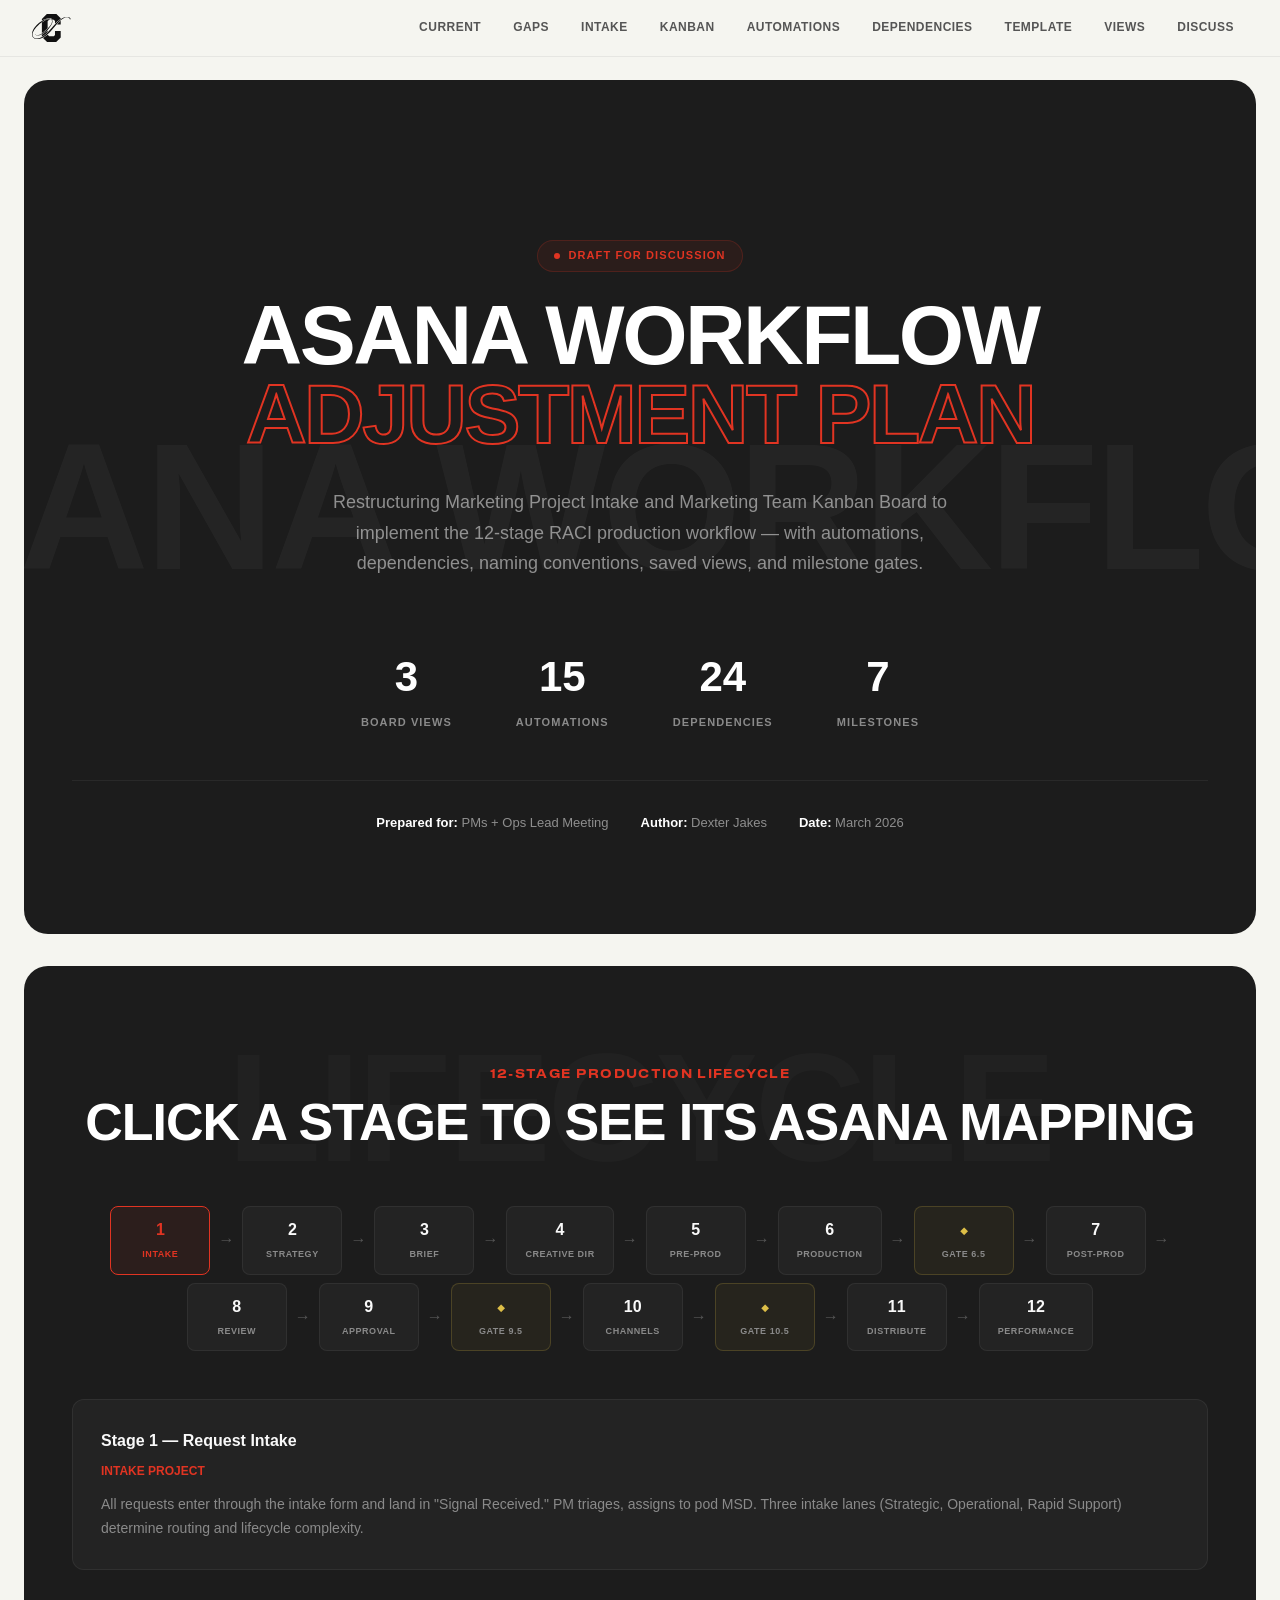
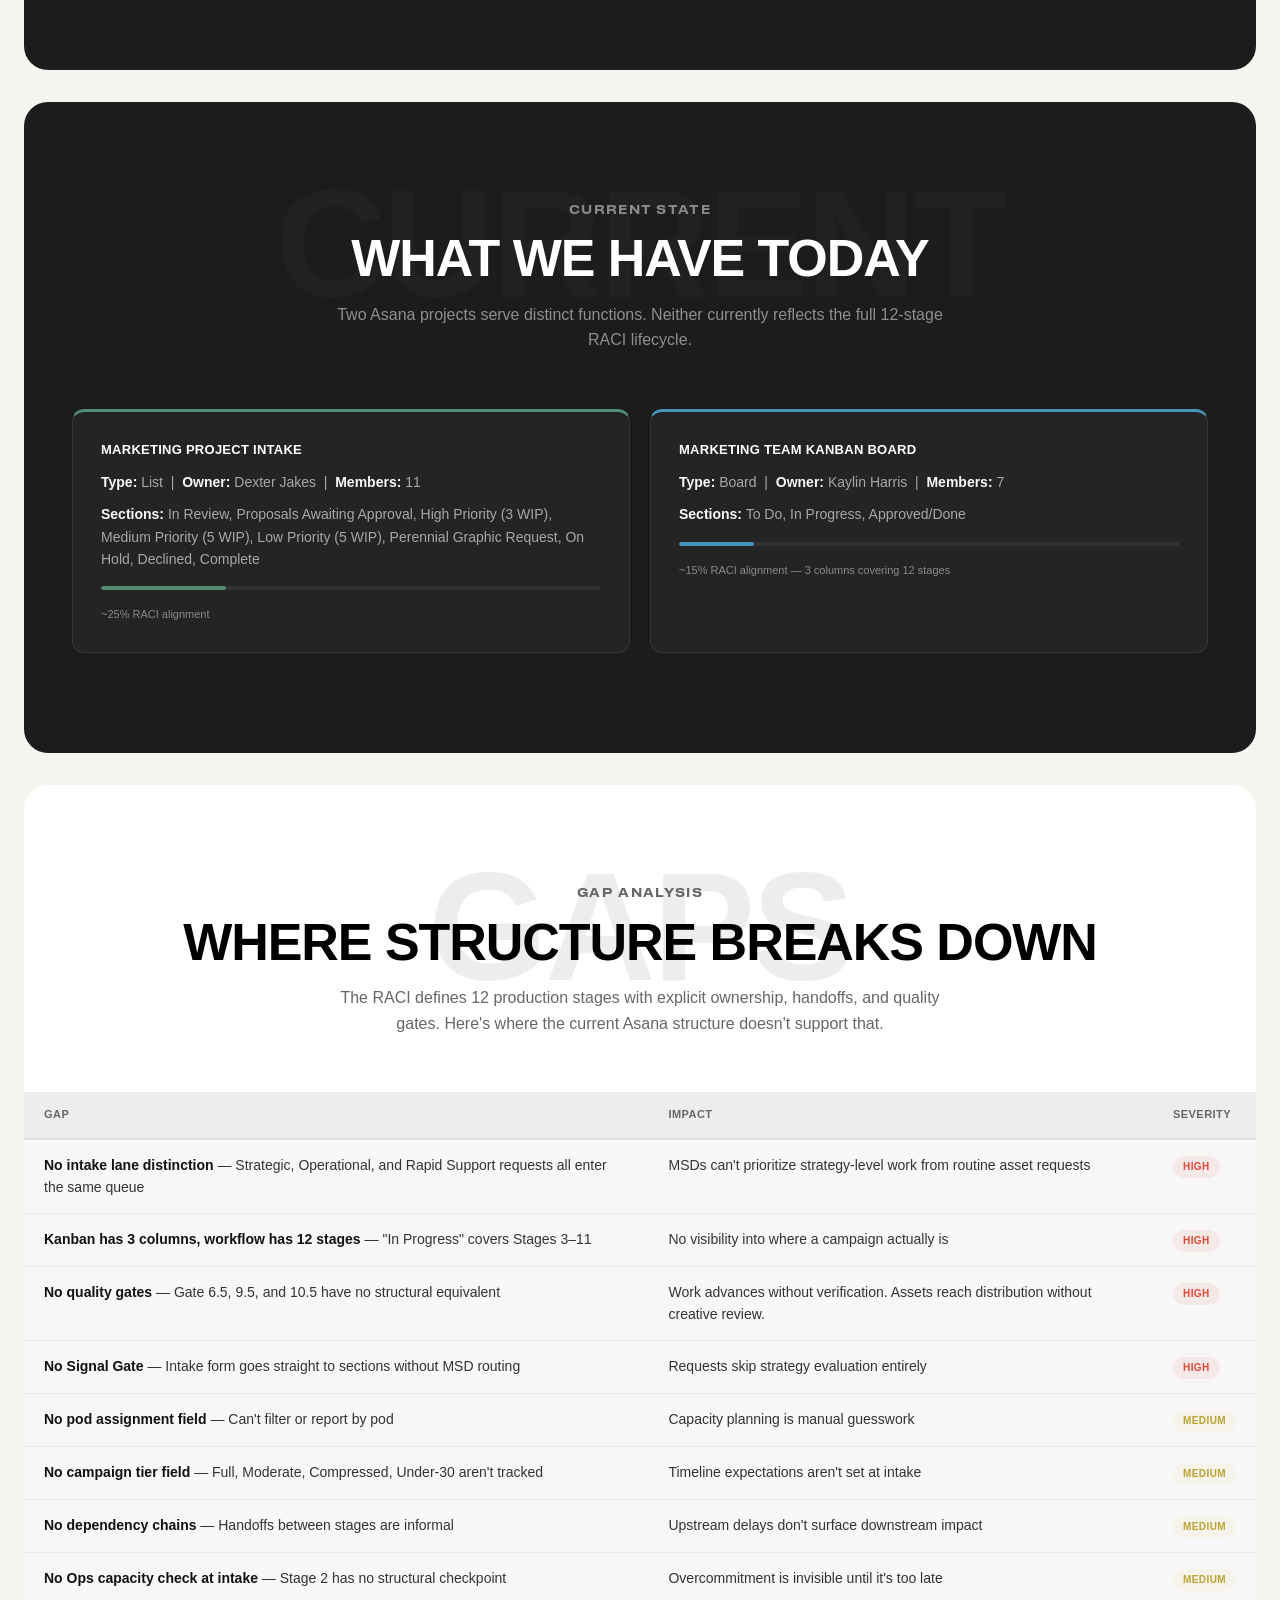
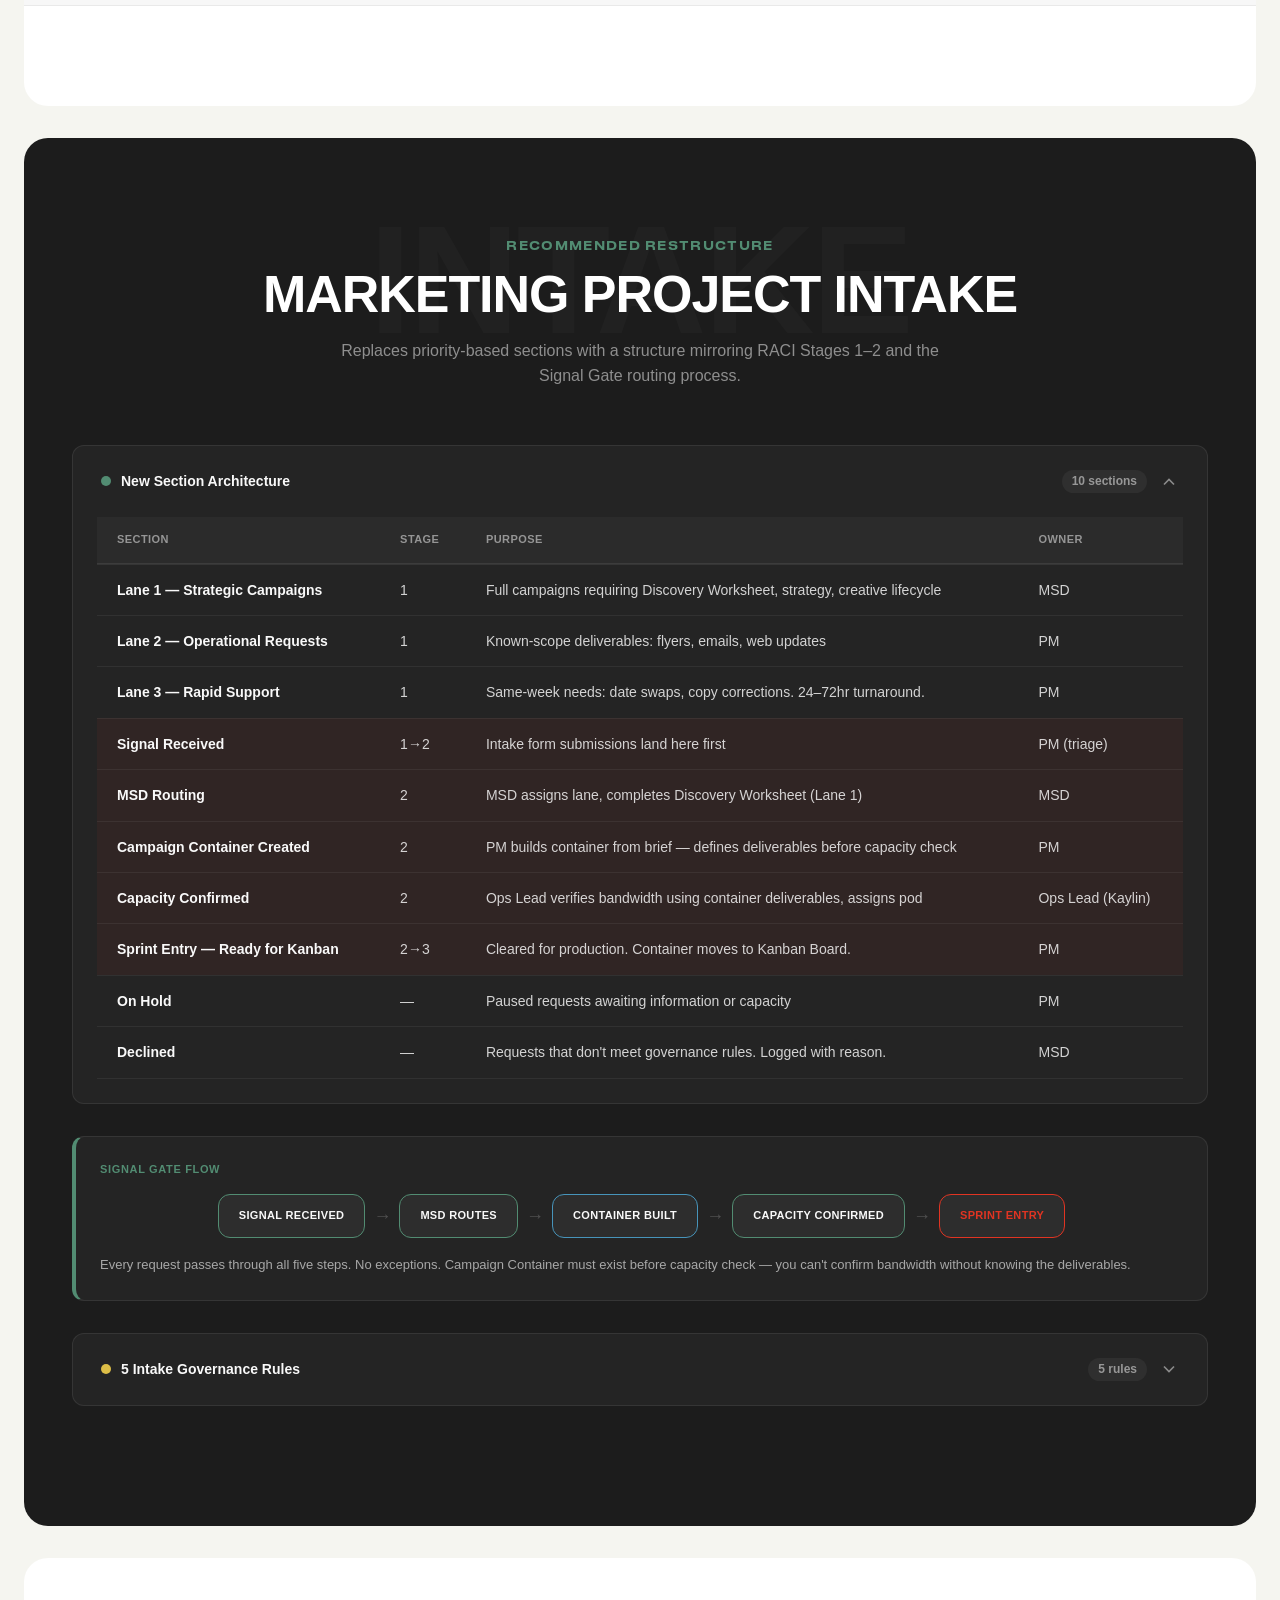
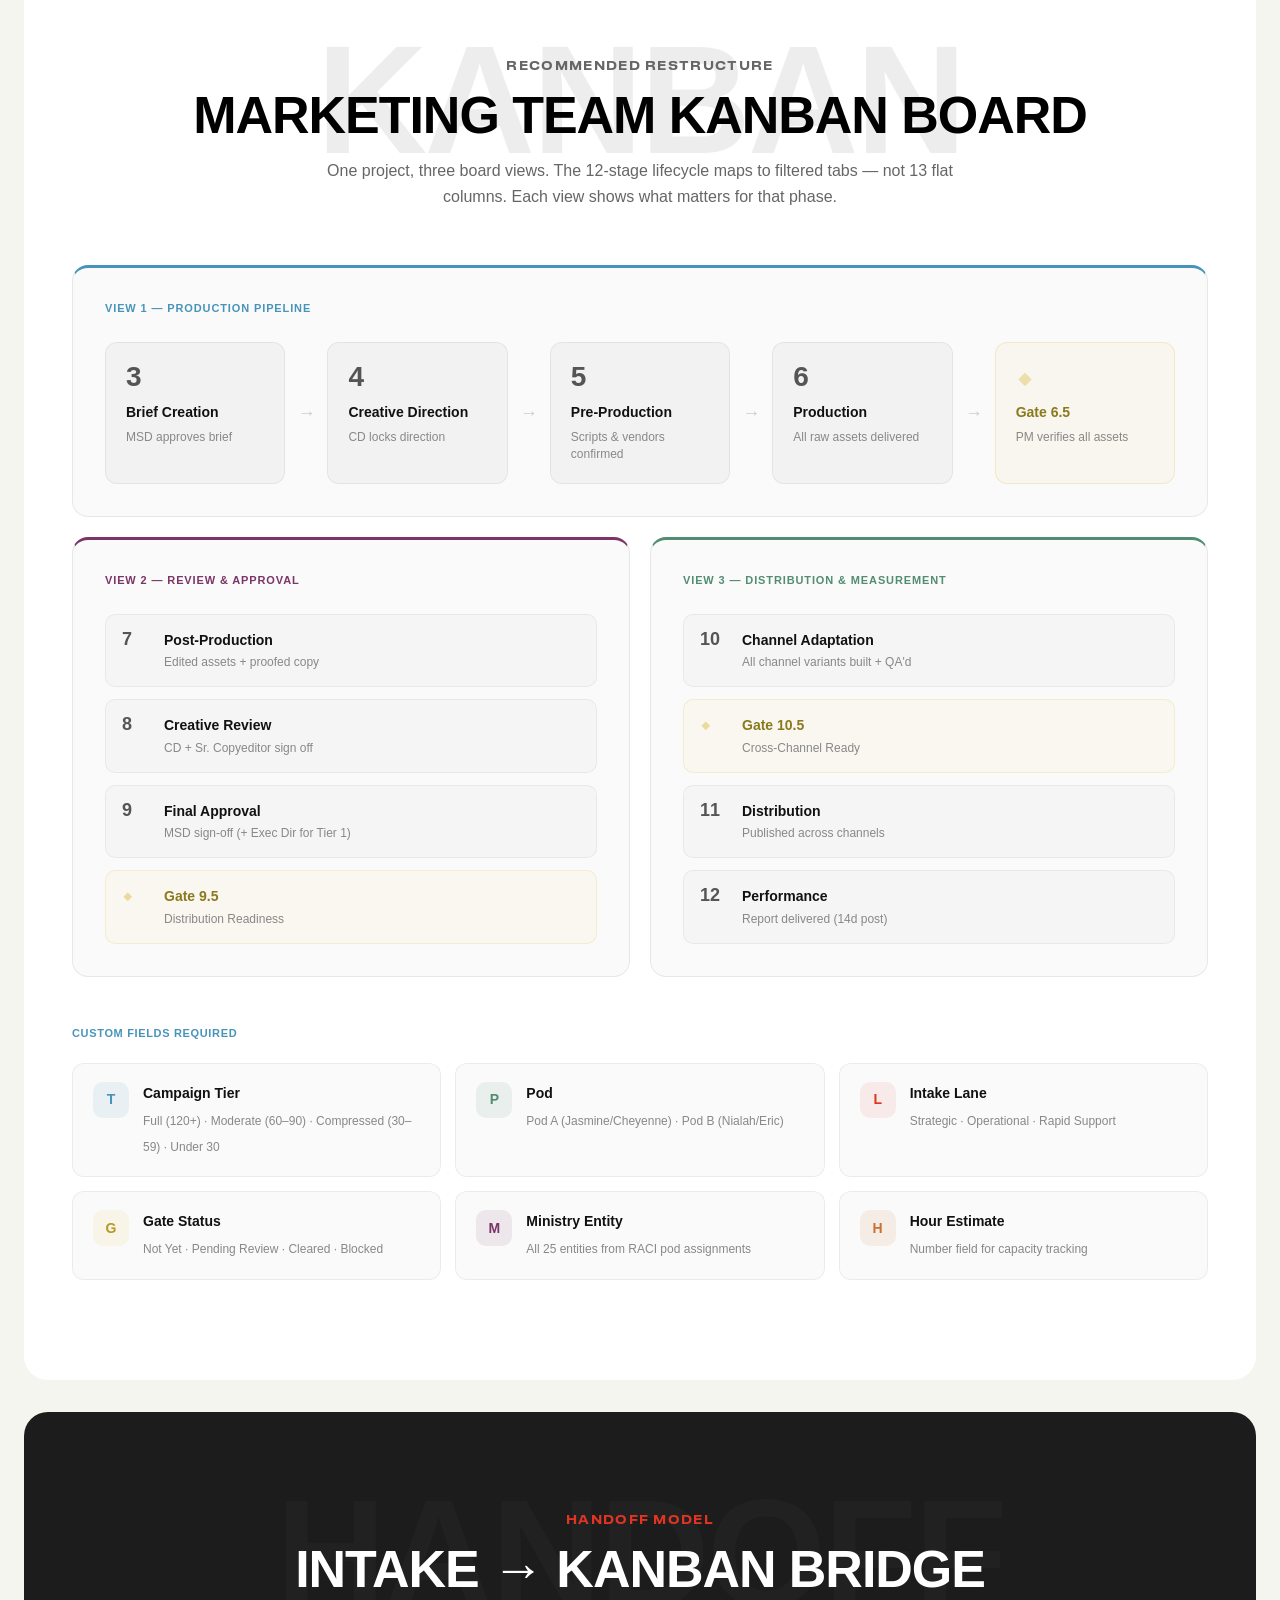
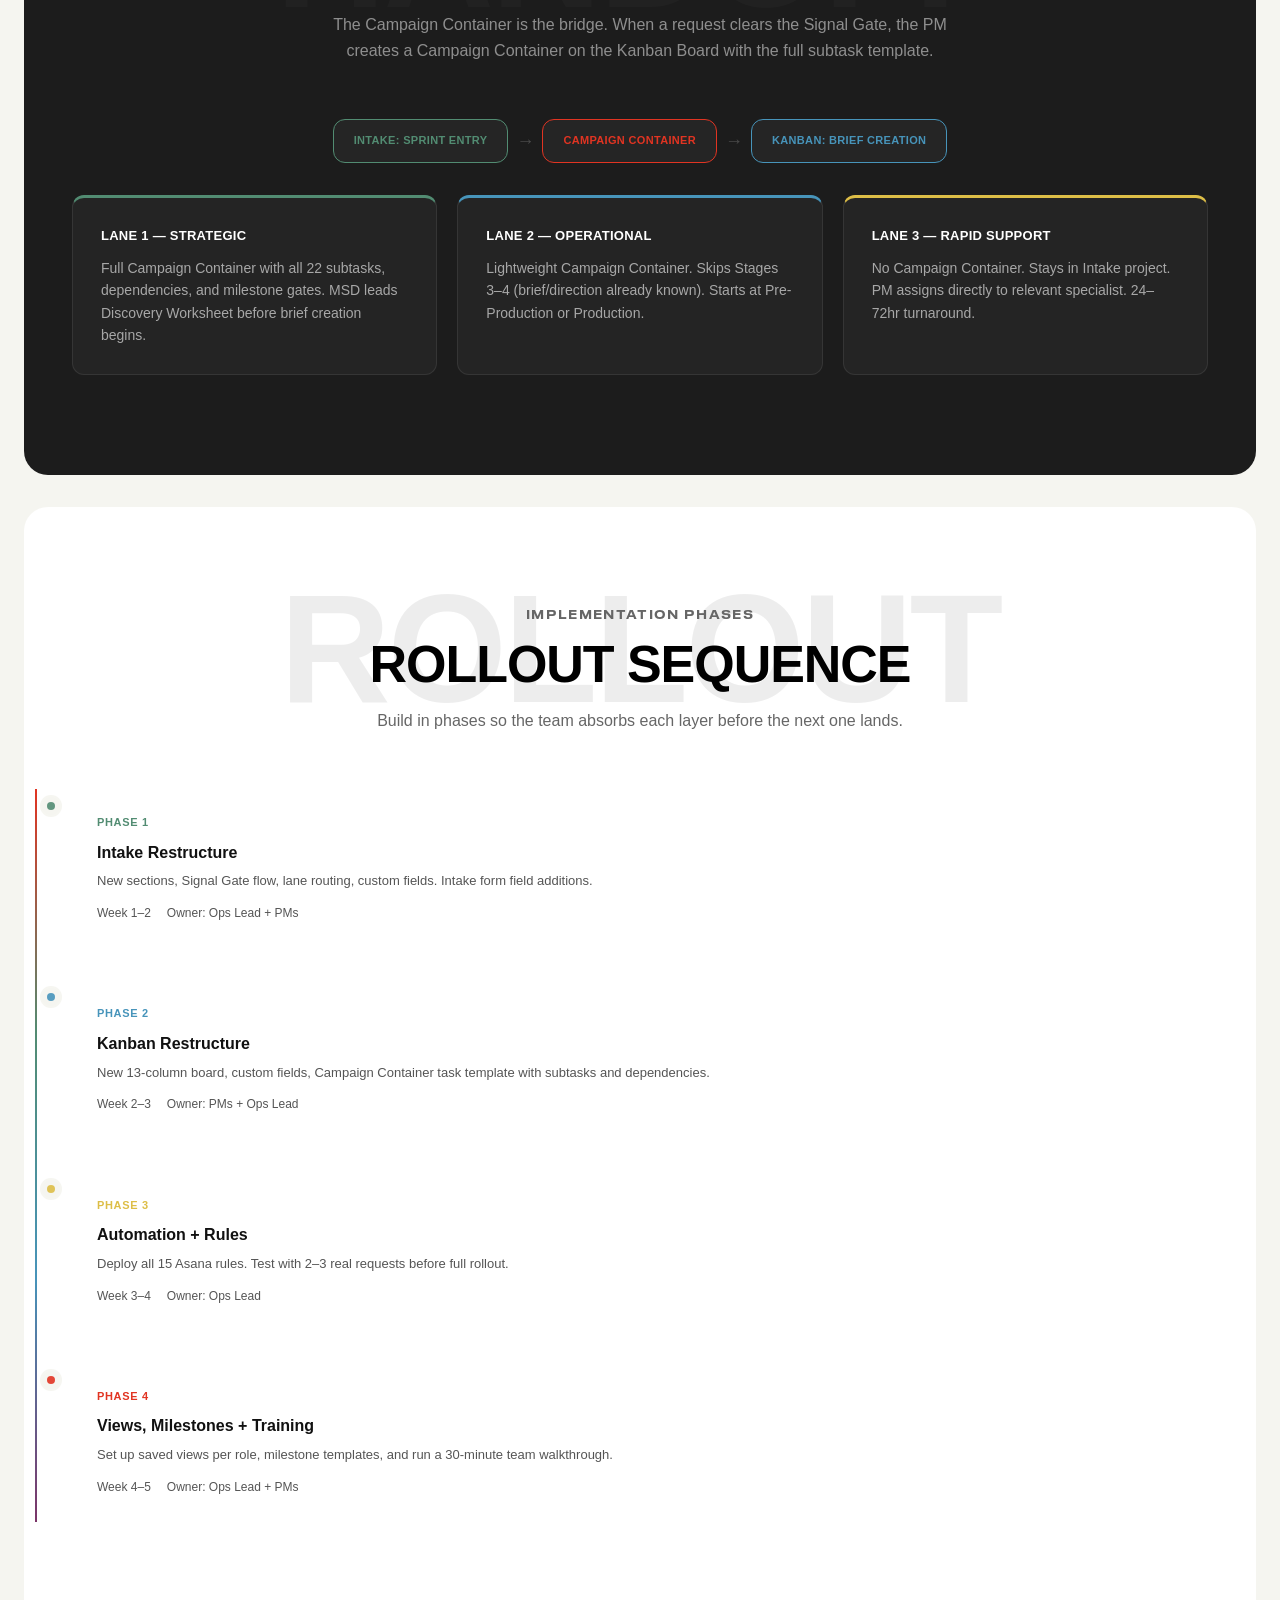
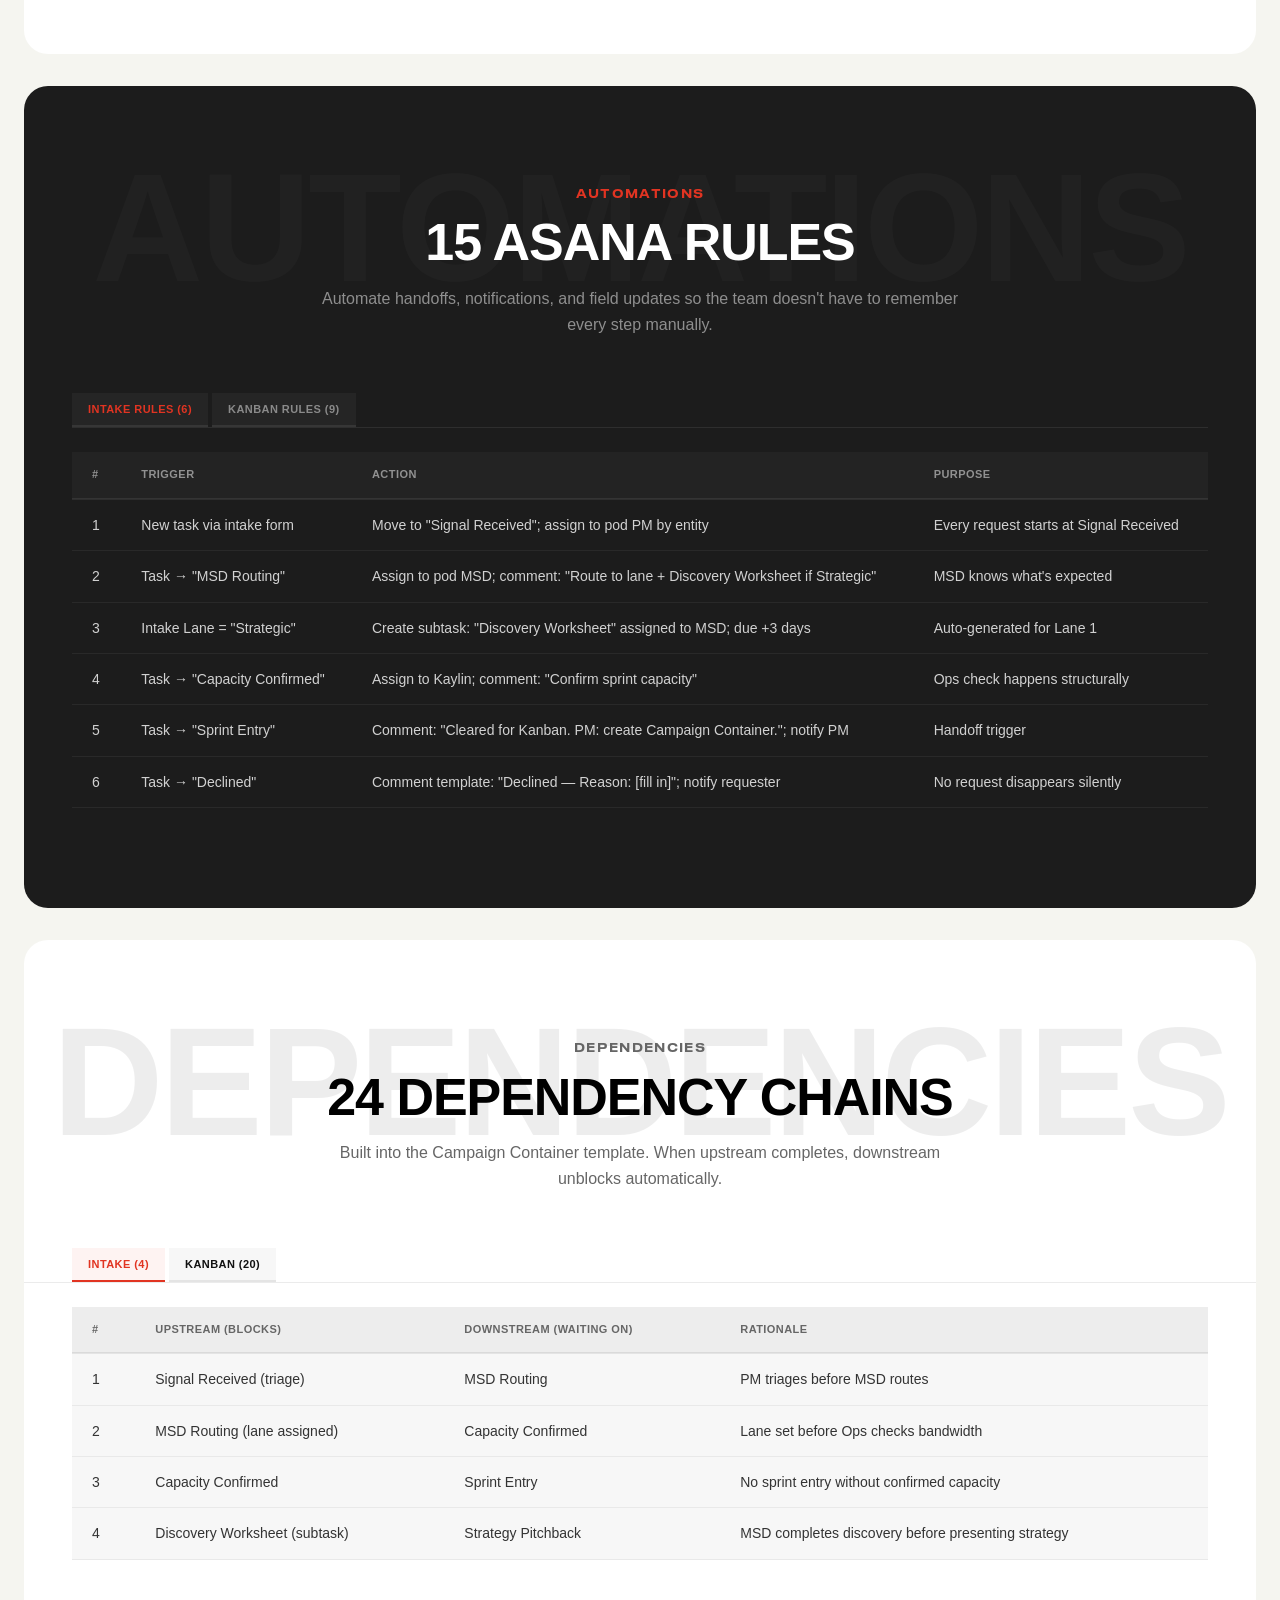
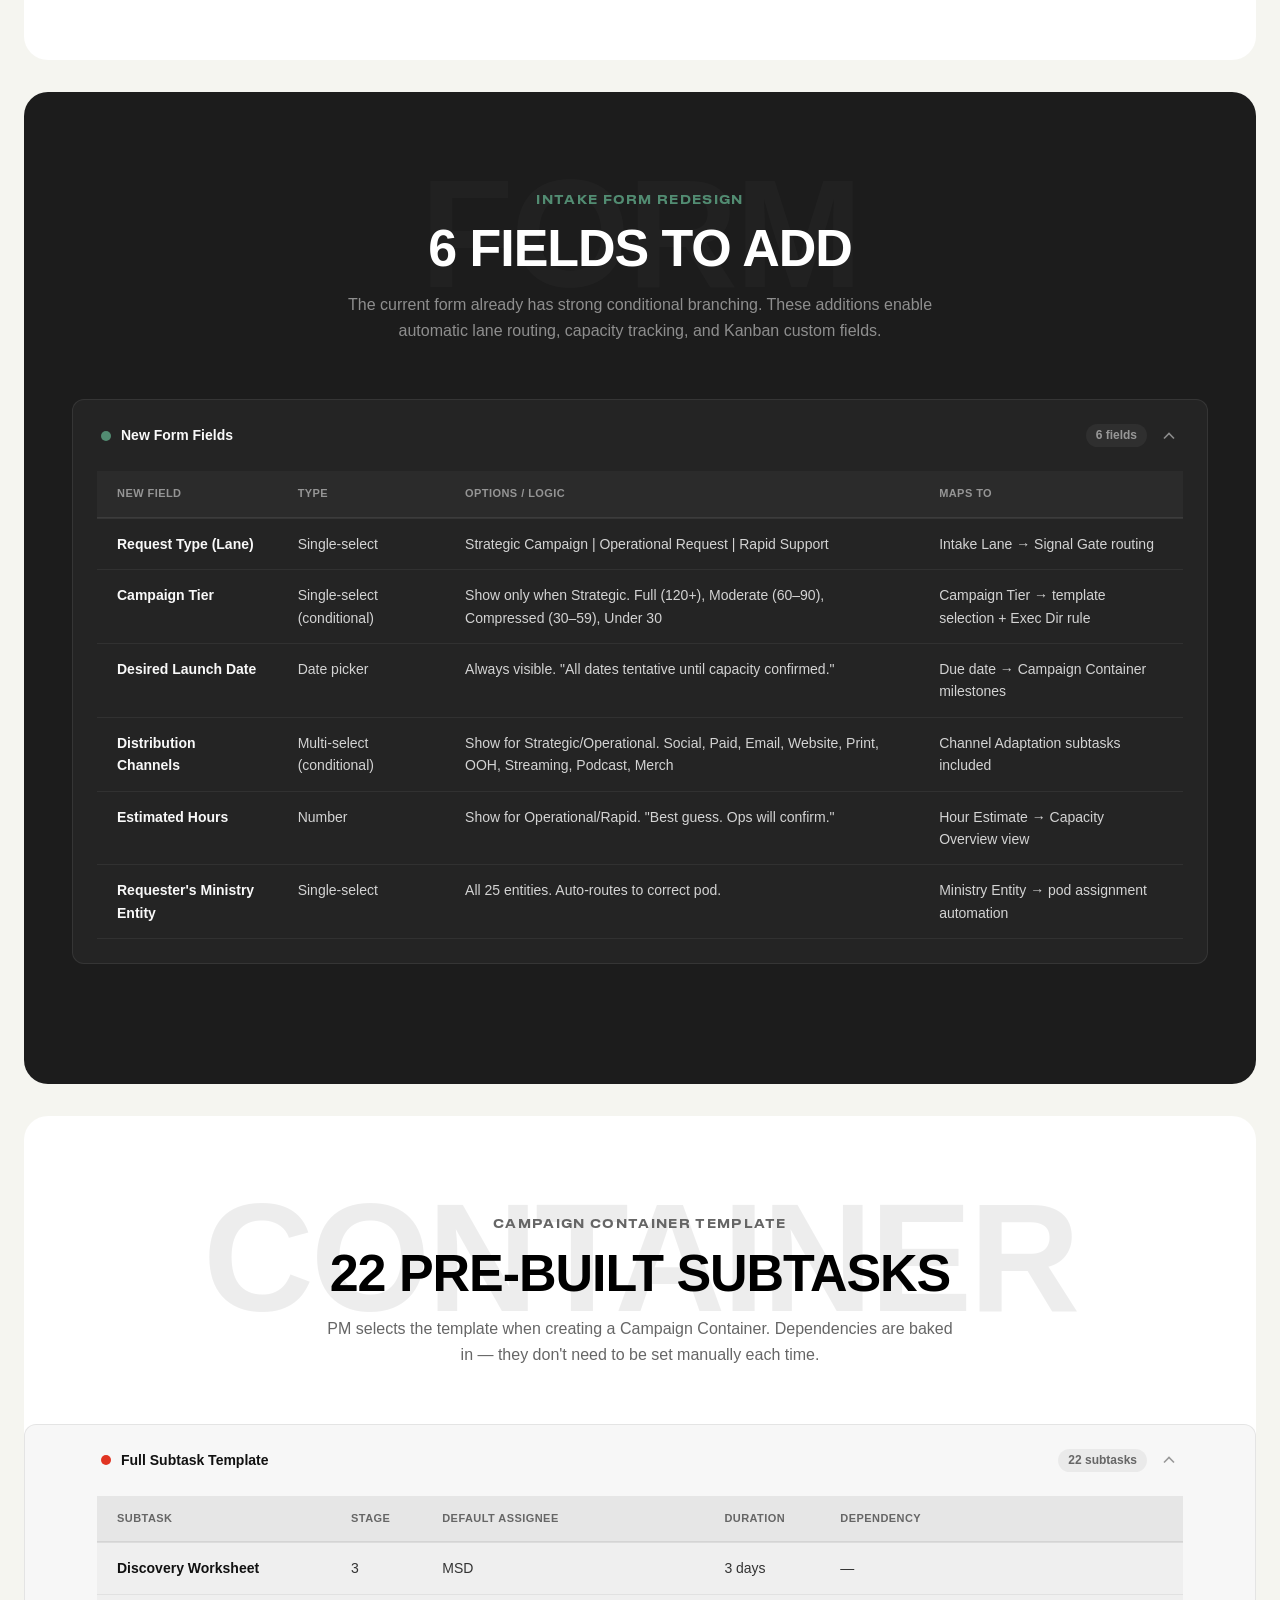
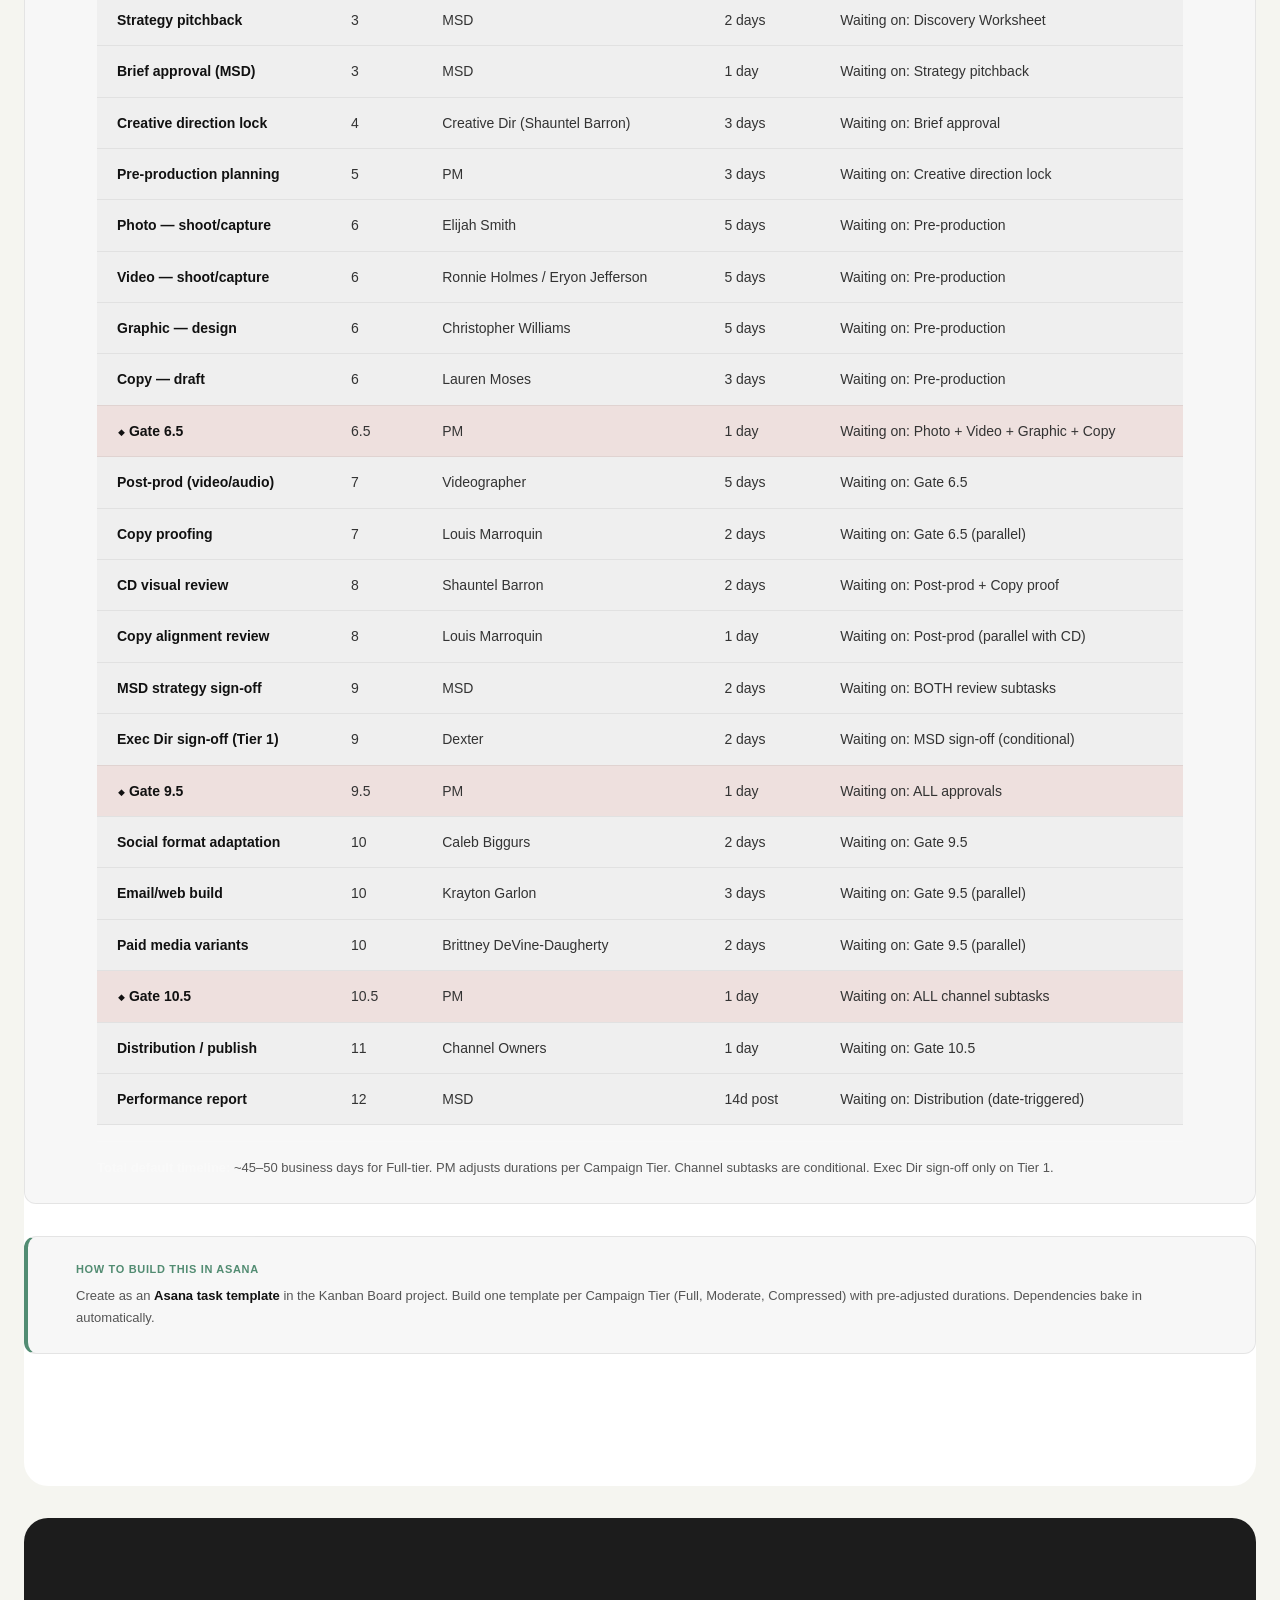
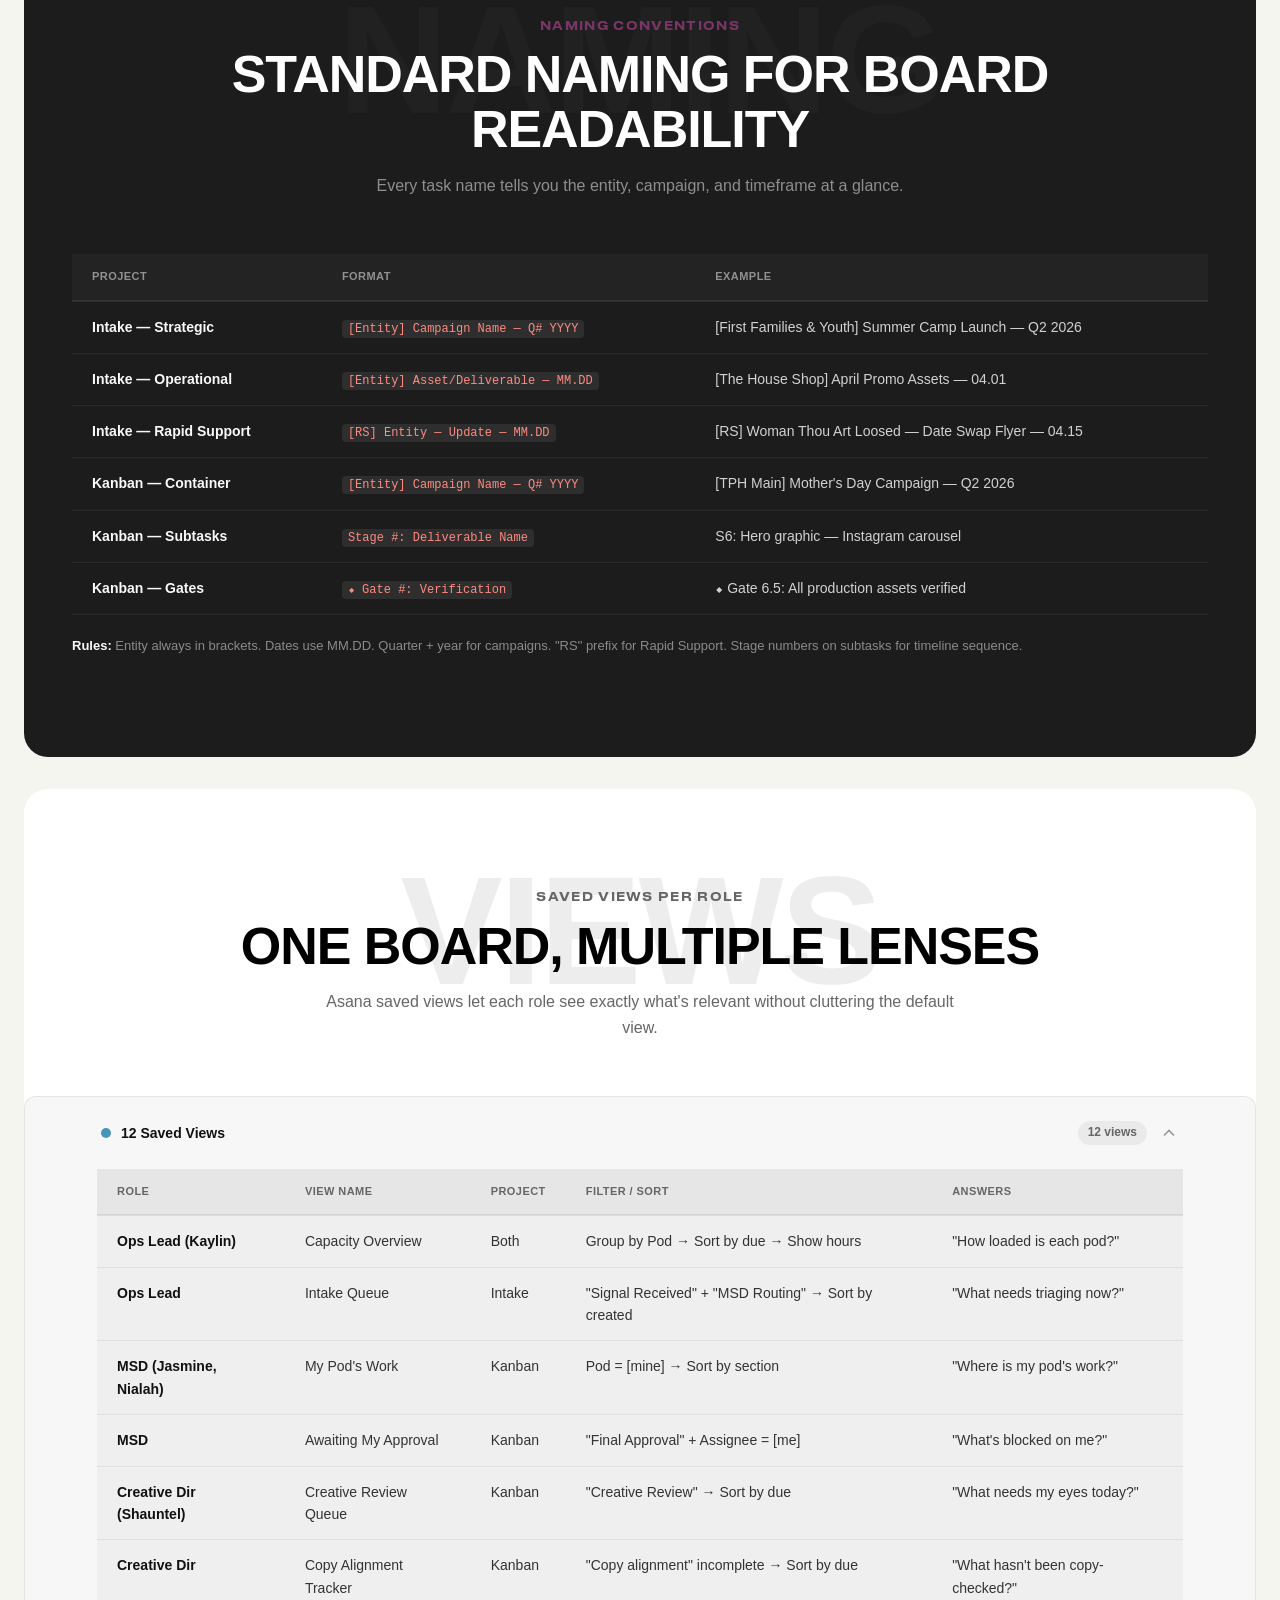
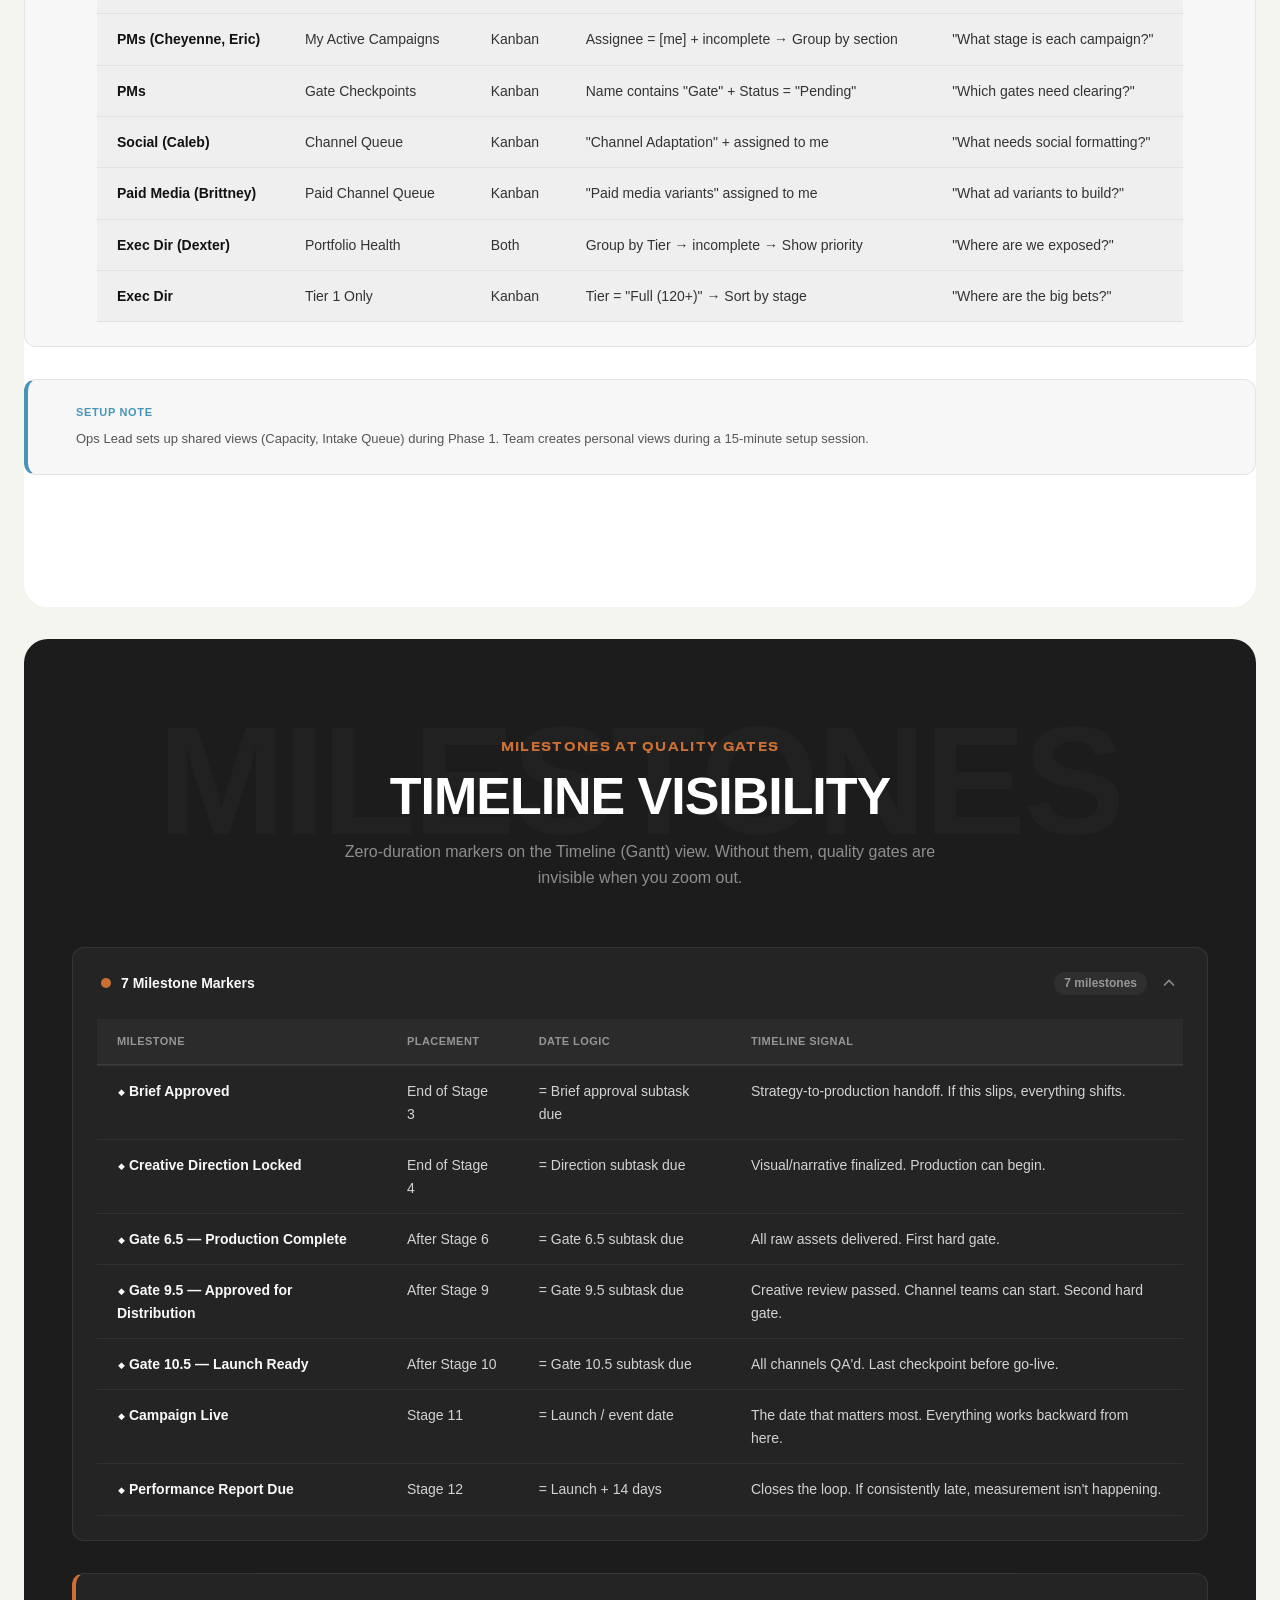
==== commit 212eb604: "Update Asana workflow dashboard with 3/26 ops meeting decisions Reflects decisions from ops meeting " ====
--- a/asana-workflow/index.html
+++ b/asana-workflow/index.html
@@ -188,7 +188,7 @@
   .section{padding:72px 24px}
   .section:not(.section-light){margin-left:16px;margin-right:16px;margin-bottom:24px}
   .section-light{margin-left:16px;margin-right:16px;margin-bottom:24px;padding:72px 0}
-  .section-light .section-header,.section-light>div:not(.section-header){padding-left:24px;padding-right:24px}
+  .section-light .section-header,.section-light>*:not(.section-header){padding-left:24px;padding-right:24px}
   .card-grid{grid-template-columns:1fr}
   .hero-stats{gap:32px}
   .stage-flow{gap:4px}
@@ -239,7 +239,7 @@
 .section-light table td{color:#333;border-color:rgba(0,0,0,0.06)}
 .section-light table tr:hover td{background:rgba(0,0,0,0.02)}
 .section-light .gate-row td{background:rgba(221,190,71,.06)}
-.section-light>div:not(.section-header){max-width:1400px;margin-left:auto;margin-right:auto;padding-left:48px;padding-right:48px}
+.section-light>*:not(.section-header){max-width:1400px;margin-left:auto;margin-right:auto;padding-left:48px;padding-right:48px}
 /* Light callouts */
 .section-light .callout{background:rgba(0,0,0,0.03);border-color:rgba(0,0,0,0.08)}
 .section-light .callout-tag{color:#111}
@@ -397,7 +397,7 @@
   <h1>Asana Workflow<br><em>Adjustment Plan</em></h1>
   <p class="hero-sub">Restructuring Marketing Project Intake and Marketing Team Kanban Board to implement the 12-stage RACI production workflow — with automations, dependencies, naming conventions, saved views, and milestone gates.</p>
   <div class="hero-stats">
-    <div class="hero-stat"><div class="num">13</div><div class="label">Sections</div></div>
+    <div class="hero-stat"><div class="num">3</div><div class="label">Board Views</div></div>
     <div class="hero-stat"><div class="num">15</div><div class="label">Automations</div></div>
     <div class="hero-stat"><div class="num">24</div><div class="label">Dependencies</div></div>
     <div class="hero-stat"><div class="num">7</div><div class="label">Milestones</div></div>
@@ -542,7 +542,7 @@
   <div class="panel open" id="panelLanes">
     <div class="panel-header" onclick="togglePanel('panelLanes')">
       <h3><span style="width:10px;height:10px;border-radius:50%;background:var(--green);display:inline-block"></span> New Section Architecture</h3>
-      <div style="display:flex;align-items:center;gap:12px"><span class="panel-count">9 sections</span><svg class="panel-chevron" viewBox="0 0 24 24" fill="none" stroke="currentColor" stroke-width="2"><path d="M6 9l6 6 6-6"/></svg></div>
+      <div style="display:flex;align-items:center;gap:12px"><span class="panel-count">10 sections</span><svg class="panel-chevron" viewBox="0 0 24 24" fill="none" stroke="currentColor" stroke-width="2"><path d="M6 9l6 6 6-6"/></svg></div>
     </div>
     <div class="panel-body">
       <div style="padding:0 24px 24px">
@@ -553,8 +553,9 @@
           <tr><td><strong>Lane 3 — Rapid Support</strong></td><td>1</td><td>Same-week needs: date swaps, copy corrections. 24–72hr turnaround.</td><td>PM</td></tr>
           <tr class="gate-row"><td><strong>Signal Received</strong></td><td>1→2</td><td>Intake form submissions land here first</td><td>PM (triage)</td></tr>
           <tr class="gate-row"><td><strong>MSD Routing</strong></td><td>2</td><td>MSD assigns lane, completes Discovery Worksheet (Lane 1)</td><td>MSD</td></tr>
-          <tr class="gate-row"><td><strong>Capacity Confirmed</strong></td><td>2</td><td>Ops Lead verifies bandwidth, assigns pod, confirms sprint slot</td><td>Ops Lead (Kaylin)</td></tr>
-          <tr class="gate-row"><td><strong>Sprint Entry — Ready for Kanban</strong></td><td>2→3</td><td>Cleared for production. PM creates Campaign Container.</td><td>PM</td></tr>
+          <tr class="gate-row"><td><strong>Campaign Container Created</strong></td><td>2</td><td>PM builds container from brief — defines deliverables before capacity check</td><td>PM</td></tr>
+          <tr class="gate-row"><td><strong>Capacity Confirmed</strong></td><td>2</td><td>Ops Lead verifies bandwidth using container deliverables, assigns pod</td><td>Ops Lead (Kaylin)</td></tr>
+          <tr class="gate-row"><td><strong>Sprint Entry — Ready for Kanban</strong></td><td>2→3</td><td>Cleared for production. Container moves to Kanban Board.</td><td>PM</td></tr>
           <tr><td><strong>On Hold</strong></td><td>—</td><td>Paused requests awaiting information or capacity</td><td>PM</td></tr>
           <tr><td><strong>Declined</strong></td><td>—</td><td>Requests that don't meet governance rules. Logged with reason.</td><td>MSD</td></tr>
         </table>
@@ -569,11 +570,13 @@
       <span class="flow-arrow">→</span>
       <span class="flow-step" style="border-color:var(--green)">MSD Routes</span>
       <span class="flow-arrow">→</span>
+      <span class="flow-step" style="border-color:var(--blue)">Container Built</span>
+      <span class="flow-arrow">→</span>
       <span class="flow-step" style="border-color:var(--green)">Capacity Confirmed</span>
       <span class="flow-arrow">→</span>
       <span class="flow-step" style="border-color:var(--accent);color:var(--accent)">Sprint Entry</span>
     </div>
-    <p style="margin-top:12px">Every request passes through all four steps. No exceptions. This is the enforcement mechanism for the 5 Intake Governance Rules.</p>
+    <p style="margin-top:12px">Every request passes through all five steps. No exceptions. Campaign Container must exist before capacity check — you can't confirm bandwidth without knowing the deliverables.</p>
   </div>
 
   <div class="panel" id="panelGov">
@@ -598,14 +601,14 @@
   <div class="section-header">
     <div class="section-tag" style="color:var(--blue)">Recommended Restructure</div>
     <div class="section-title">Marketing Team Kanban Board</div>
-    <p class="section-desc">Replaces "To Do / In Progress / Approved/Done" with sections mapping to RACI Stages 3–12 plus quality gates.</p>
-  </div>
-
-  <!-- Bento Grid: 13-Column Architecture -->
+    <p class="section-desc">One project, three board views. The 12-stage lifecycle maps to filtered tabs — not 13 flat columns. Each view shows what matters for that phase.</p>
+  </div>
+
+  <!-- Bento Grid: 3 Board Views -->
   <div class="bento-grid">
-    <!-- Row 1: Production Pipeline -->
+    <!-- View 1: Production Pipeline -->
     <div class="bento-card bento-wide" style="border-top:3px solid var(--blue)">
-      <div class="bento-label" style="color:var(--blue)">Production Pipeline</div>
+      <div class="bento-label" style="color:var(--blue)">View 1 — Production Pipeline</div>
       <div class="bento-stage-flow">
         <div class="bento-stage"><span class="bento-num">3</span><strong>Brief Creation</strong><span class="bento-meta">MSD approves brief</span></div>
         <div class="bento-arrow">→</div>
@@ -619,9 +622,9 @@
       </div>
     </div>
 
-    <!-- Row 2: Review & Approval + Distribution -->
+    <!-- View 2: Review & Approval -->
     <div class="bento-card" style="border-top:3px solid var(--purple)">
-      <div class="bento-label" style="color:var(--purple)">Review & Approval</div>
+      <div class="bento-label" style="color:var(--purple)">View 2 — Review & Approval</div>
       <div class="bento-stack">
         <div class="bento-item"><span class="bento-num-sm">7</span><div><strong>Post-Production</strong><span class="bento-meta">Edited assets + proofed copy</span></div></div>
         <div class="bento-item"><span class="bento-num-sm">8</span><div><strong>Creative Review</strong><span class="bento-meta">CD + Sr. Copyeditor sign off</span></div></div>
@@ -631,7 +634,7 @@
     </div>
 
     <div class="bento-card" style="border-top:3px solid var(--green)">
-      <div class="bento-label" style="color:var(--green)">Distribution & Measurement</div>
+      <div class="bento-label" style="color:var(--green)">View 3 — Distribution & Measurement</div>
       <div class="bento-stack">
         <div class="bento-item"><span class="bento-num-sm">10</span><div><strong>Channel Adaptation</strong><span class="bento-meta">All channel variants built + QA'd</span></div></div>
         <div class="bento-item bento-gate-item"><span class="bento-num-sm">⬥</span><div><strong>Gate 10.5</strong><span class="bento-meta">Cross-Channel Ready</span></div></div>
@@ -1008,42 +1011,42 @@
 <!-- ==================== 14. DISCUSSION QUESTIONS ==================== -->
 <section class="section section-light" id="discuss" data-watermark="DISCUSS">
   <div class="section-header">
-    <div class="section-tag" style="color:var(--yellow)">Meeting Discussion Points</div>
-    <div class="section-title">Questions to Resolve</div>
-    <p class="section-desc">These need decisions before building. Bring to the meeting.</p>
+    <div class="section-tag" style="color:var(--green)">3/26 Meeting Decisions</div>
+    <div class="section-title">Resolved</div>
+    <p class="section-desc">Decisions captured from the 3/26 ops meeting with Kaylin, Eric, and Cheyenne.</p>
   </div>
 
   <div class="card-grid">
-    <div class="card" style="border-left:3px solid var(--yellow)">
-      <h3>Multi-homing vs. Separate Tasks</h3>
-      <p>Multi-home (single source of truth, but cluttered) or linked Campaign Container (cleaner, but requires link discipline)?</p>
-    </div>
-    <div class="card" style="border-left:3px solid var(--yellow)">
-      <h3>Kanban Granularity</h3>
-      <p>13 columns may overwhelm board view. Group stages (e.g., "Post-Prod + Creative Review") and use subtasks for granularity?</p>
-    </div>
-    <div class="card" style="border-left:3px solid var(--yellow)">
-      <h3>Rapid Support Flow</h3>
-      <p>Does Lane 3 skip Kanban entirely and stay in Intake? Or get a lightweight path (Creative → Review → Done)?</p>
-    </div>
-    <div class="card" style="border-left:3px solid var(--yellow)">
-      <h3>Gate Enforcement</h3>
-      <p>Asana rules, manual PM enforcement, or combination? Who reviews each gate — PM, Creative Dir, or Ops Lead?</p>
-    </div>
-    <div class="card" style="border-left:3px solid var(--yellow)">
-      <h3>Existing Work Migration</h3>
-      <p>Migrate in-flight tasks to new structure or grandfather them and start fresh for new intake?</p>
-    </div>
-    <div class="card" style="border-left:3px solid var(--yellow)">
-      <h3>Reporting & Dashboards</h3>
-      <p>Who owns dashboard setup — Ops Lead? What views does leadership need beyond the 12 saved views?</p>
+    <div class="card" style="border-left:3px solid var(--green)">
+      <h3><span style="color:var(--green)">✓</span> Multi-homing Confirmed</h3>
+      <p>Single source of truth. Multi-home tasks across projects. Use saved views to manage clutter.</p>
+    </div>
+    <div class="card" style="border-left:3px solid var(--green)">
+      <h3><span style="color:var(--green)">✓</span> 3 Board Views, Not 13 Columns</h3>
+      <p>One Kanban project, three filtered tabs: Production Pipeline, Review & Approval, Distribution & Measurement. Stages tagged, not columned.</p>
+    </div>
+    <div class="card" style="border-left:3px solid var(--green)">
+      <h3><span style="color:var(--green)">✓</span> Campaign Container Moves Earlier</h3>
+      <p>Container built before capacity check — Ops Lead needs deliverables to confirm bandwidth. Brief drives the container; container drives the capacity check.</p>
+    </div>
+    <div class="card" style="border-left:3px solid var(--green)">
+      <h3><span style="color:var(--green)">✓</span> Gate Enforcement = Hybrid</h3>
+      <p>Asana rules handle automation. PMs verify gates in real-time — not a weekly batch. Creative review bottleneck acknowledged; Sr. Graphic Designer to handle more first-pass reviews.</p>
+    </div>
+    <div class="card" style="border-left:3px solid var(--green)">
+      <h3><span style="color:var(--green)">✓</span> Migrate, Don't Grandfather</h3>
+      <p>Existing work moves to the new structure. "Rip the band-aid off." Grandfathering would compound the same problems across future sprints.</p>
+    </div>
+    <div class="card" style="border-left:3px solid var(--green)">
+      <h3><span style="color:var(--green)">✓</span> Capacity = Check, Not Planning</h3>
+      <p>Kaylin's role is guiding capacity constraints to MSDs before strategy — not making deliverable-level decisions. MSDs strategize within the framework of confirmed capacity.</p>
     </div>
   </div>
 </section>
 
 <div style="max-width:1200px;margin:0 auto;padding:0 32px 80px">
   <div style="border-top:1px solid var(--border);padding-top:32px;text-align:center;font-size:12px;color:var(--dim)">
-    TPH Marketing Operations &nbsp;·&nbsp; Asana Workflow Adjustment Plan &nbsp;·&nbsp; March 2026 &nbsp;·&nbsp; Draft for Discussion
+    TPH Marketing Operations &nbsp;·&nbsp; Asana Workflow Adjustment Plan &nbsp;·&nbsp; March 2026 &nbsp;·&nbsp; Updated 3/26 — Decisions Captured
   </div>
 </div>
 
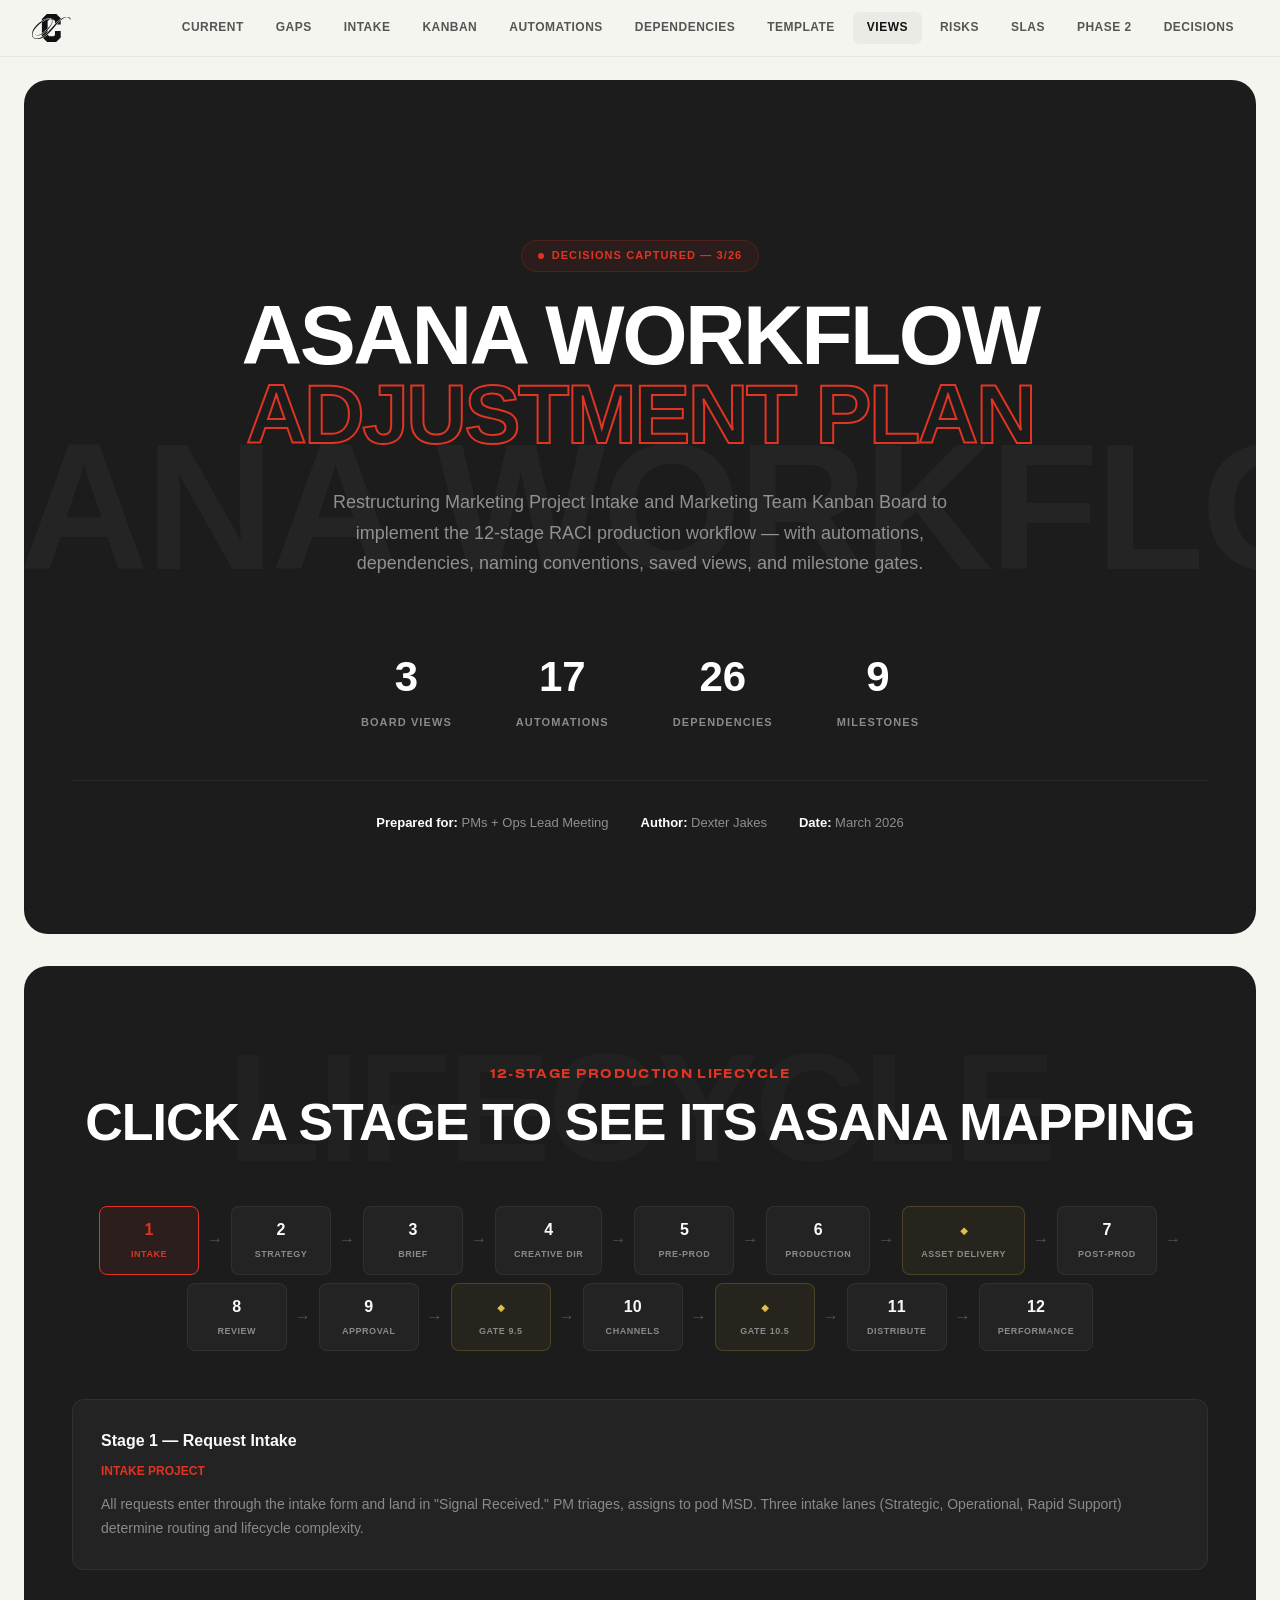
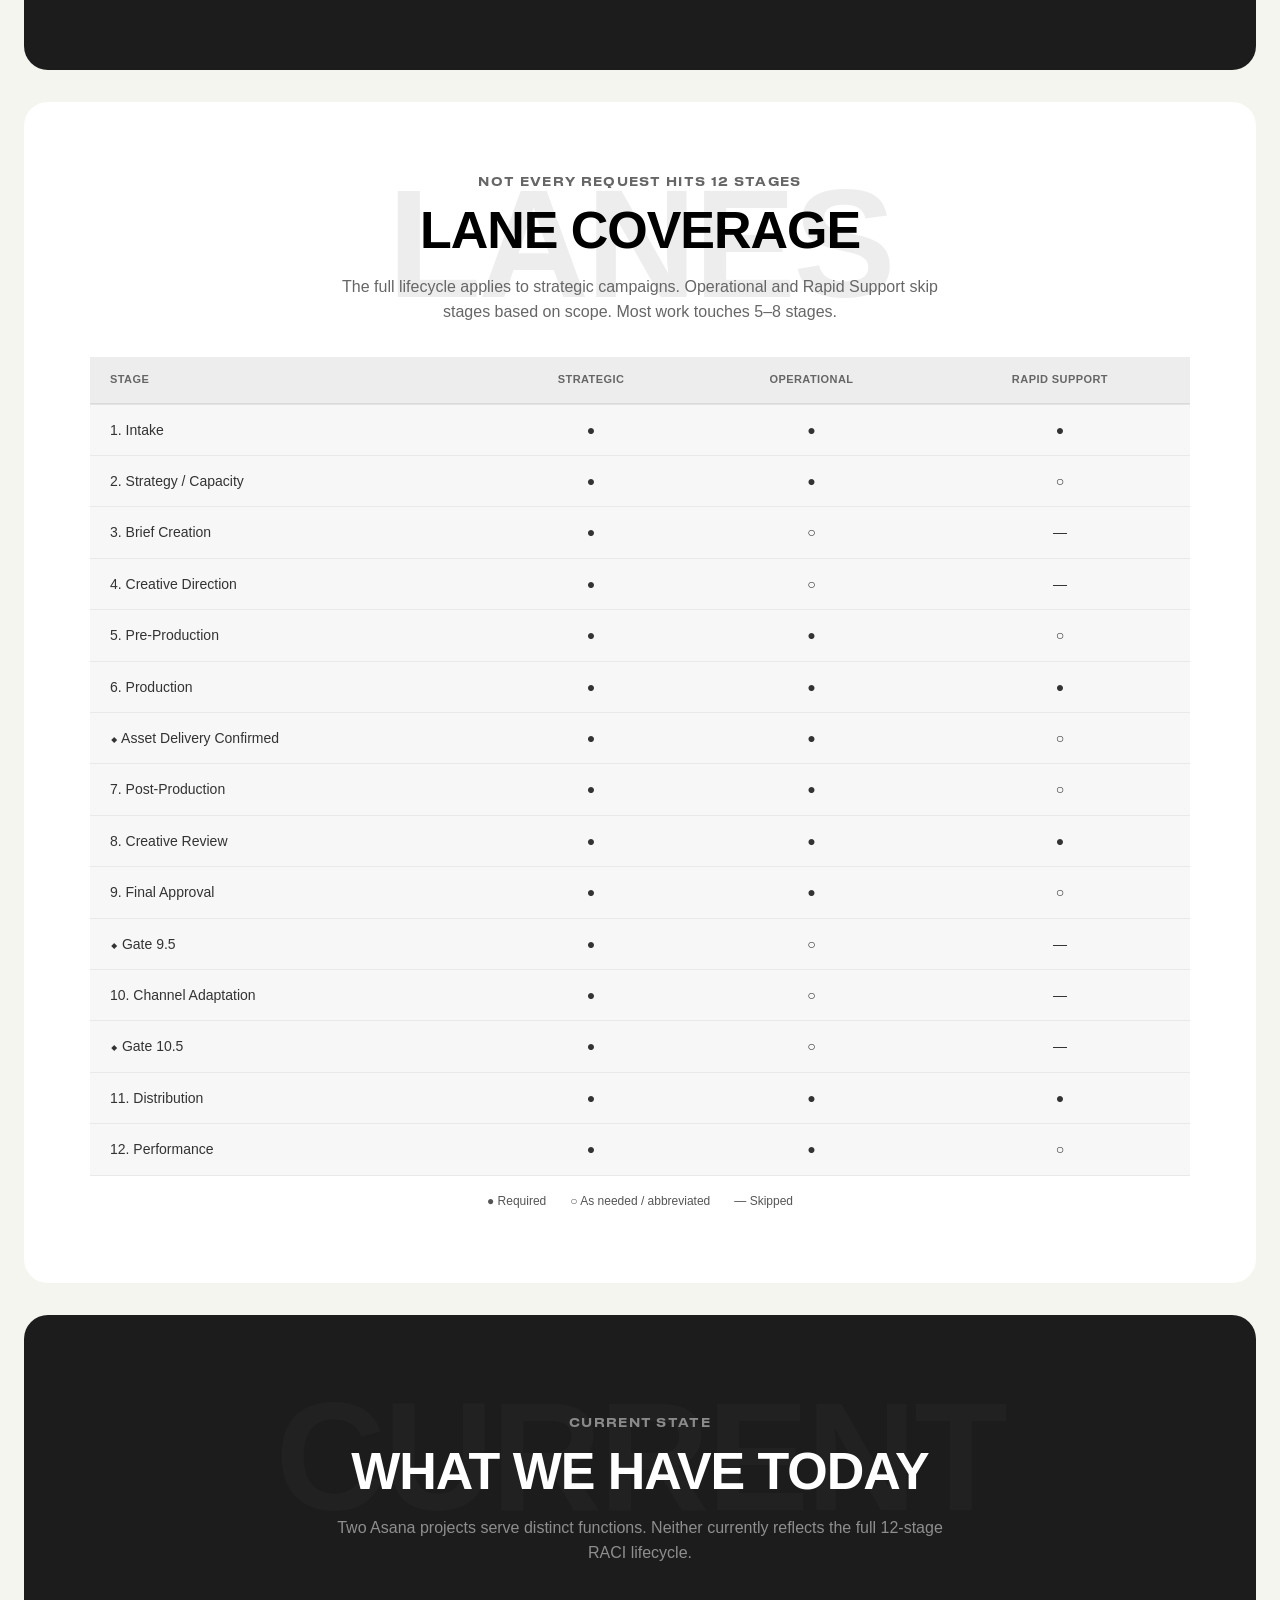
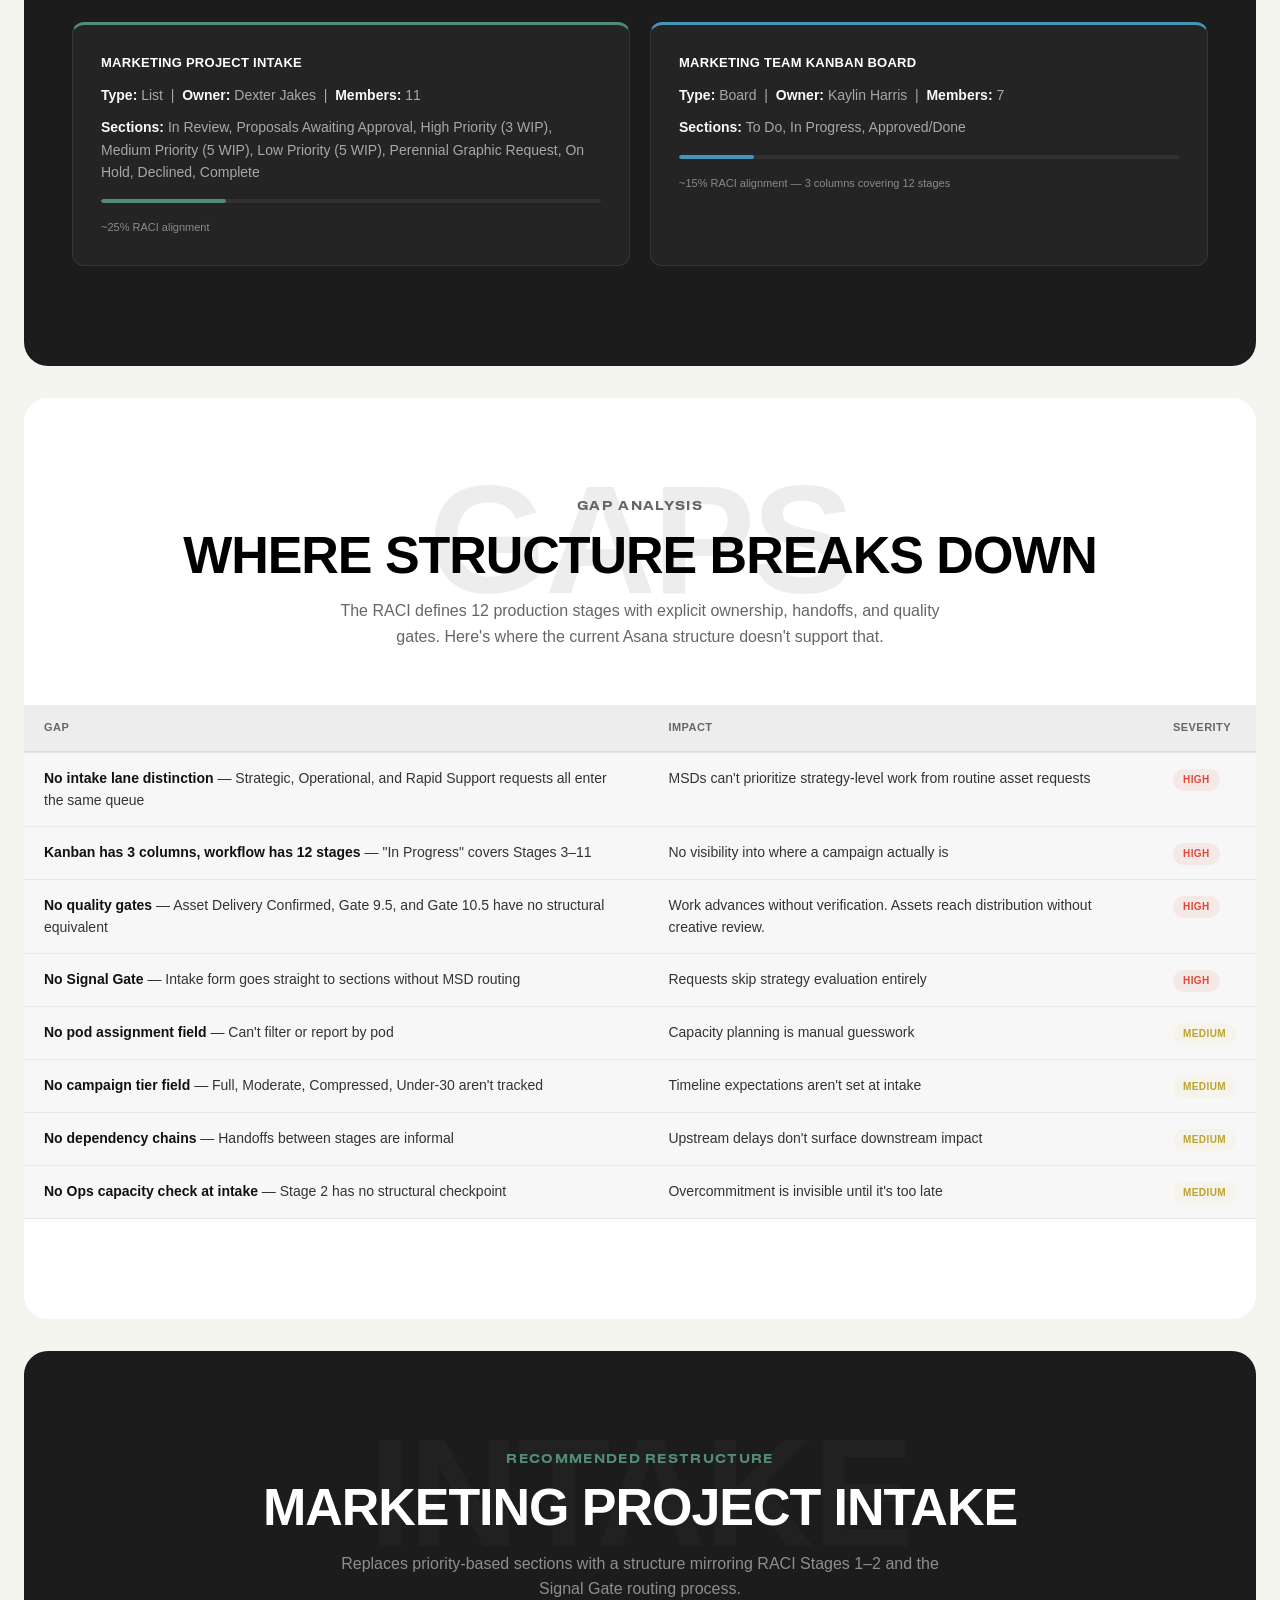
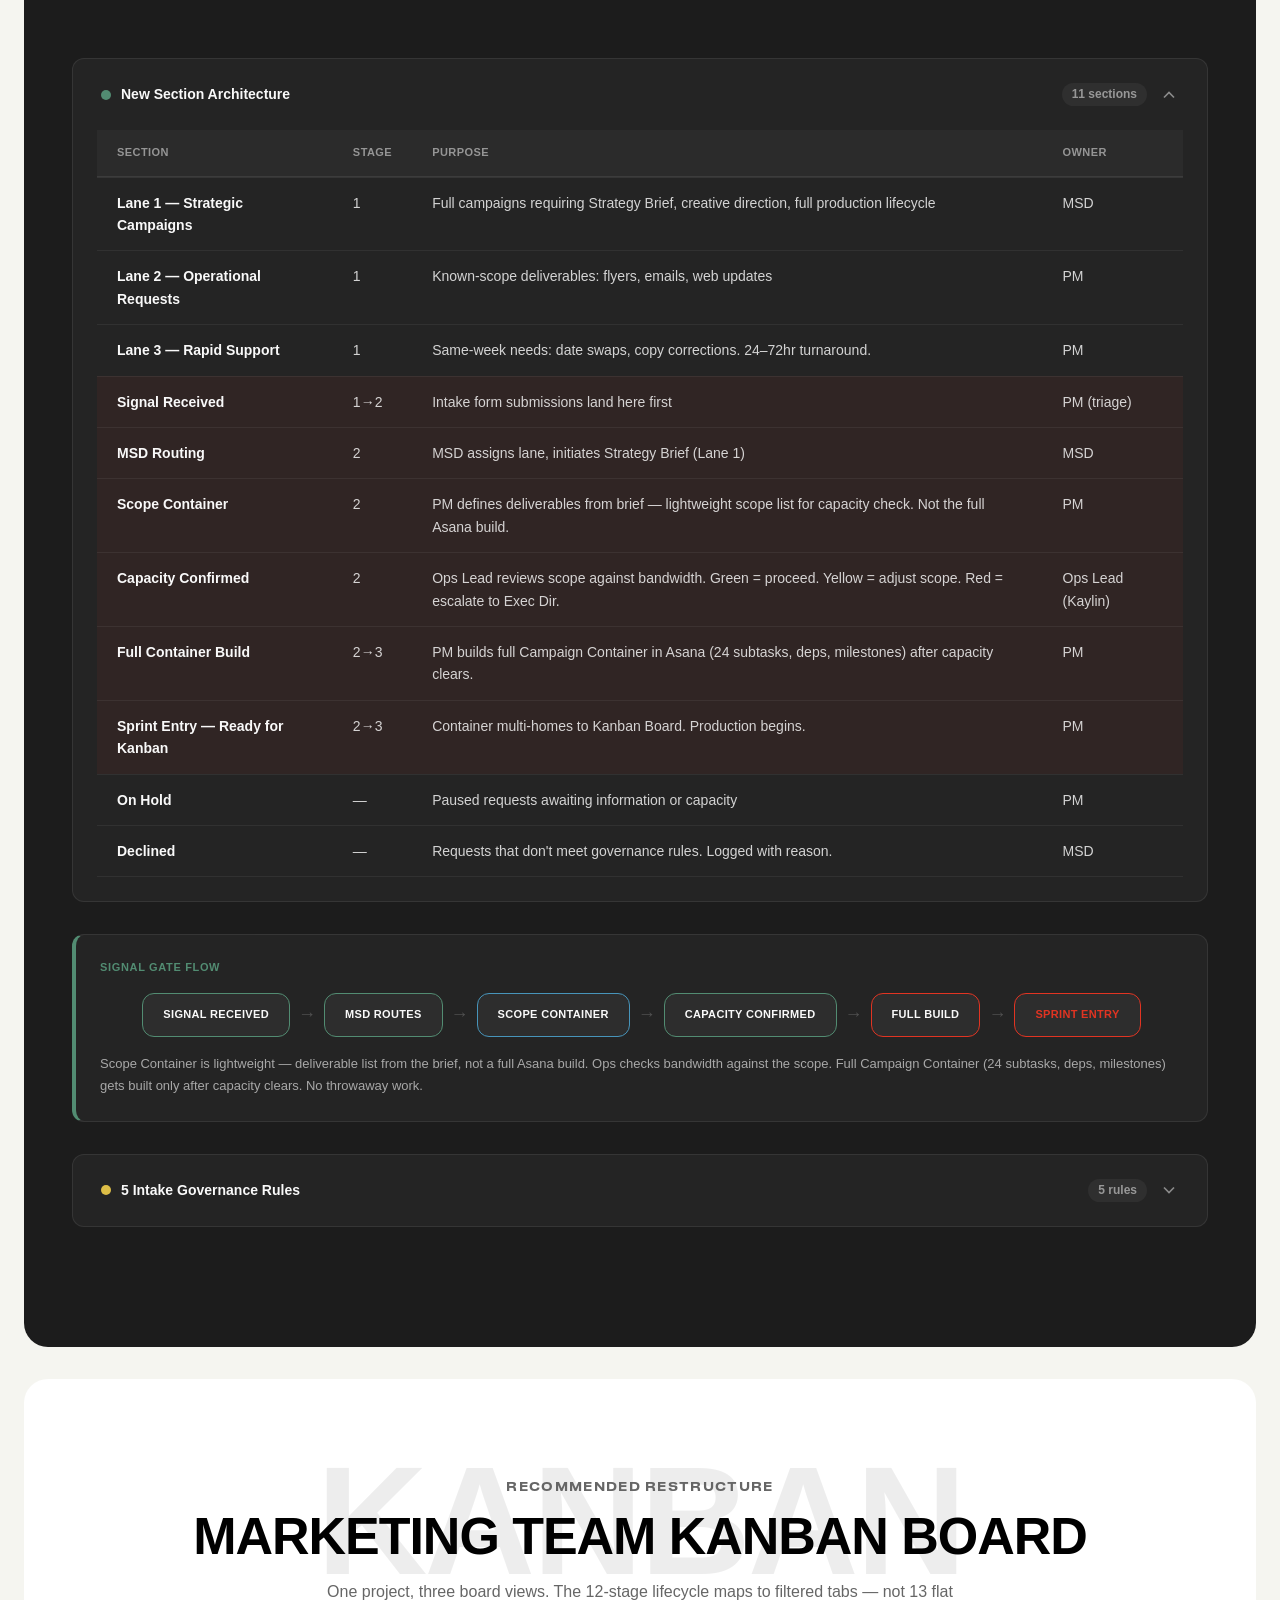
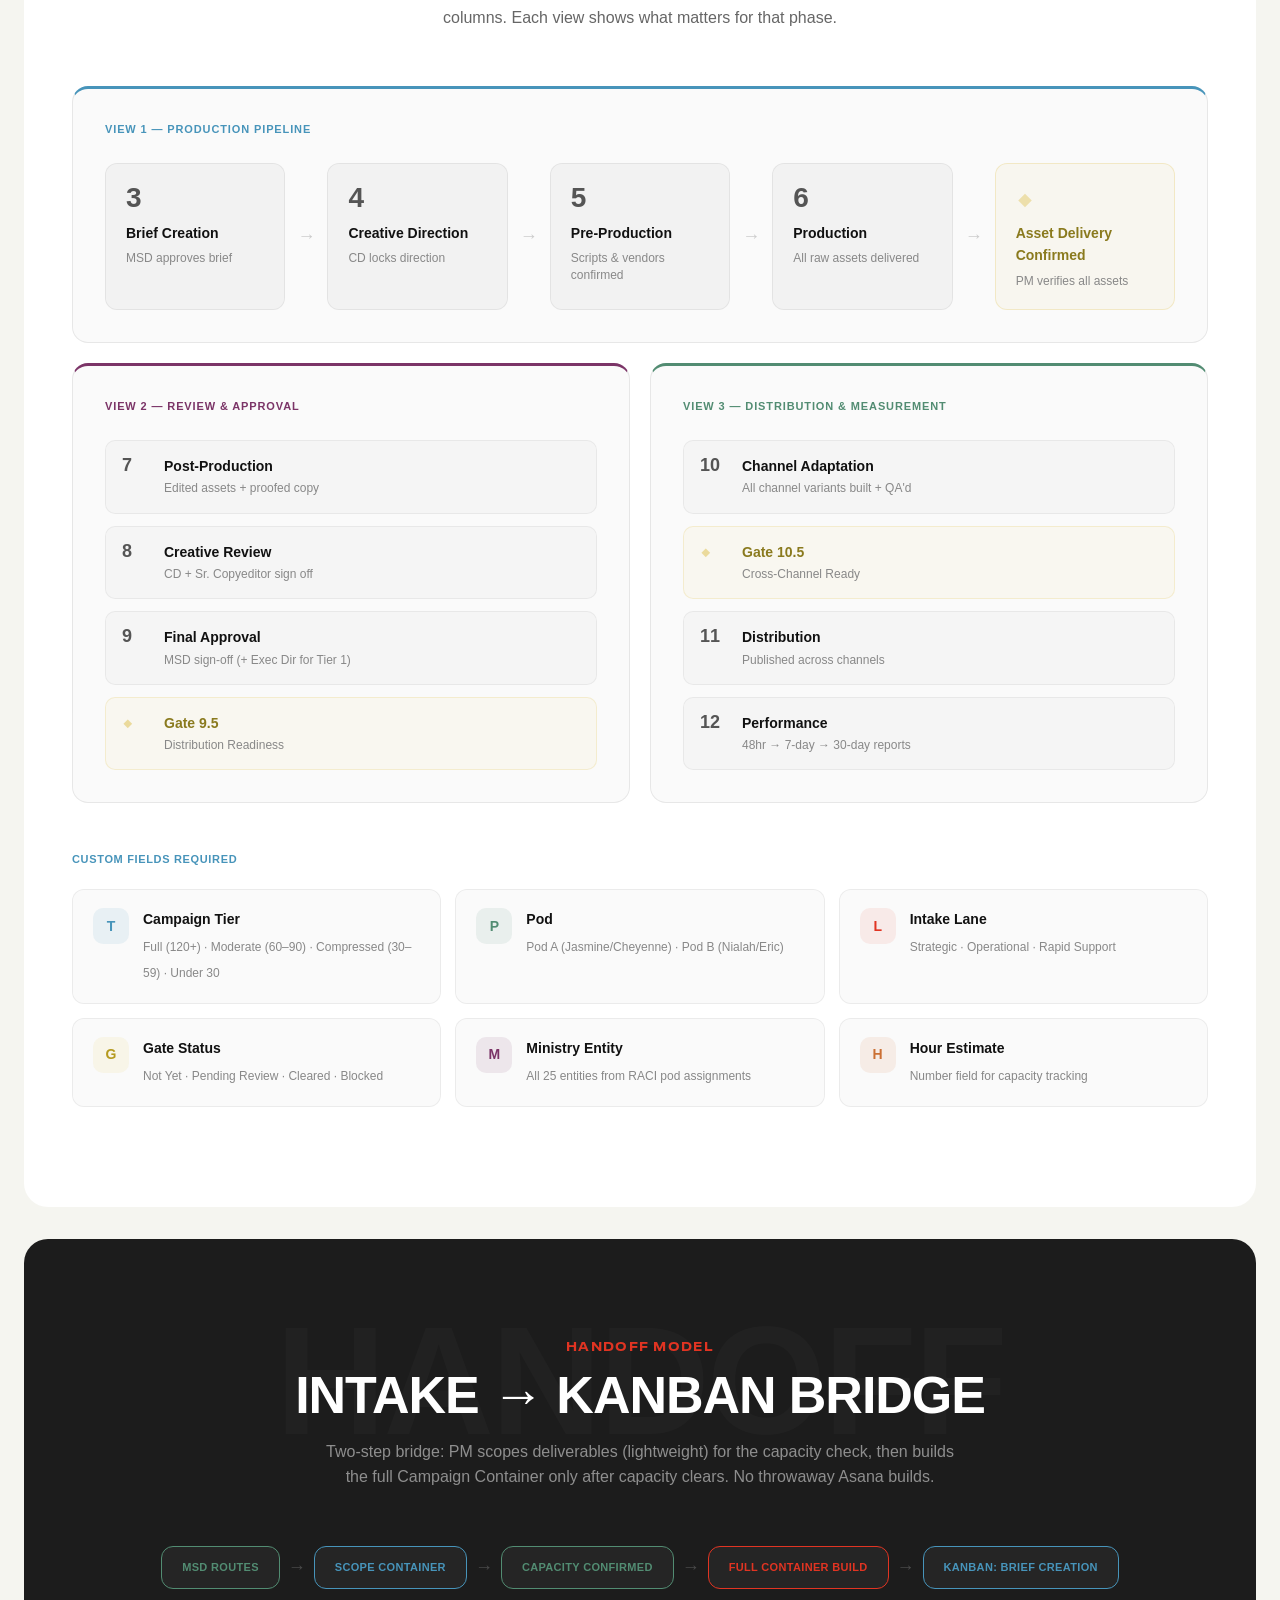
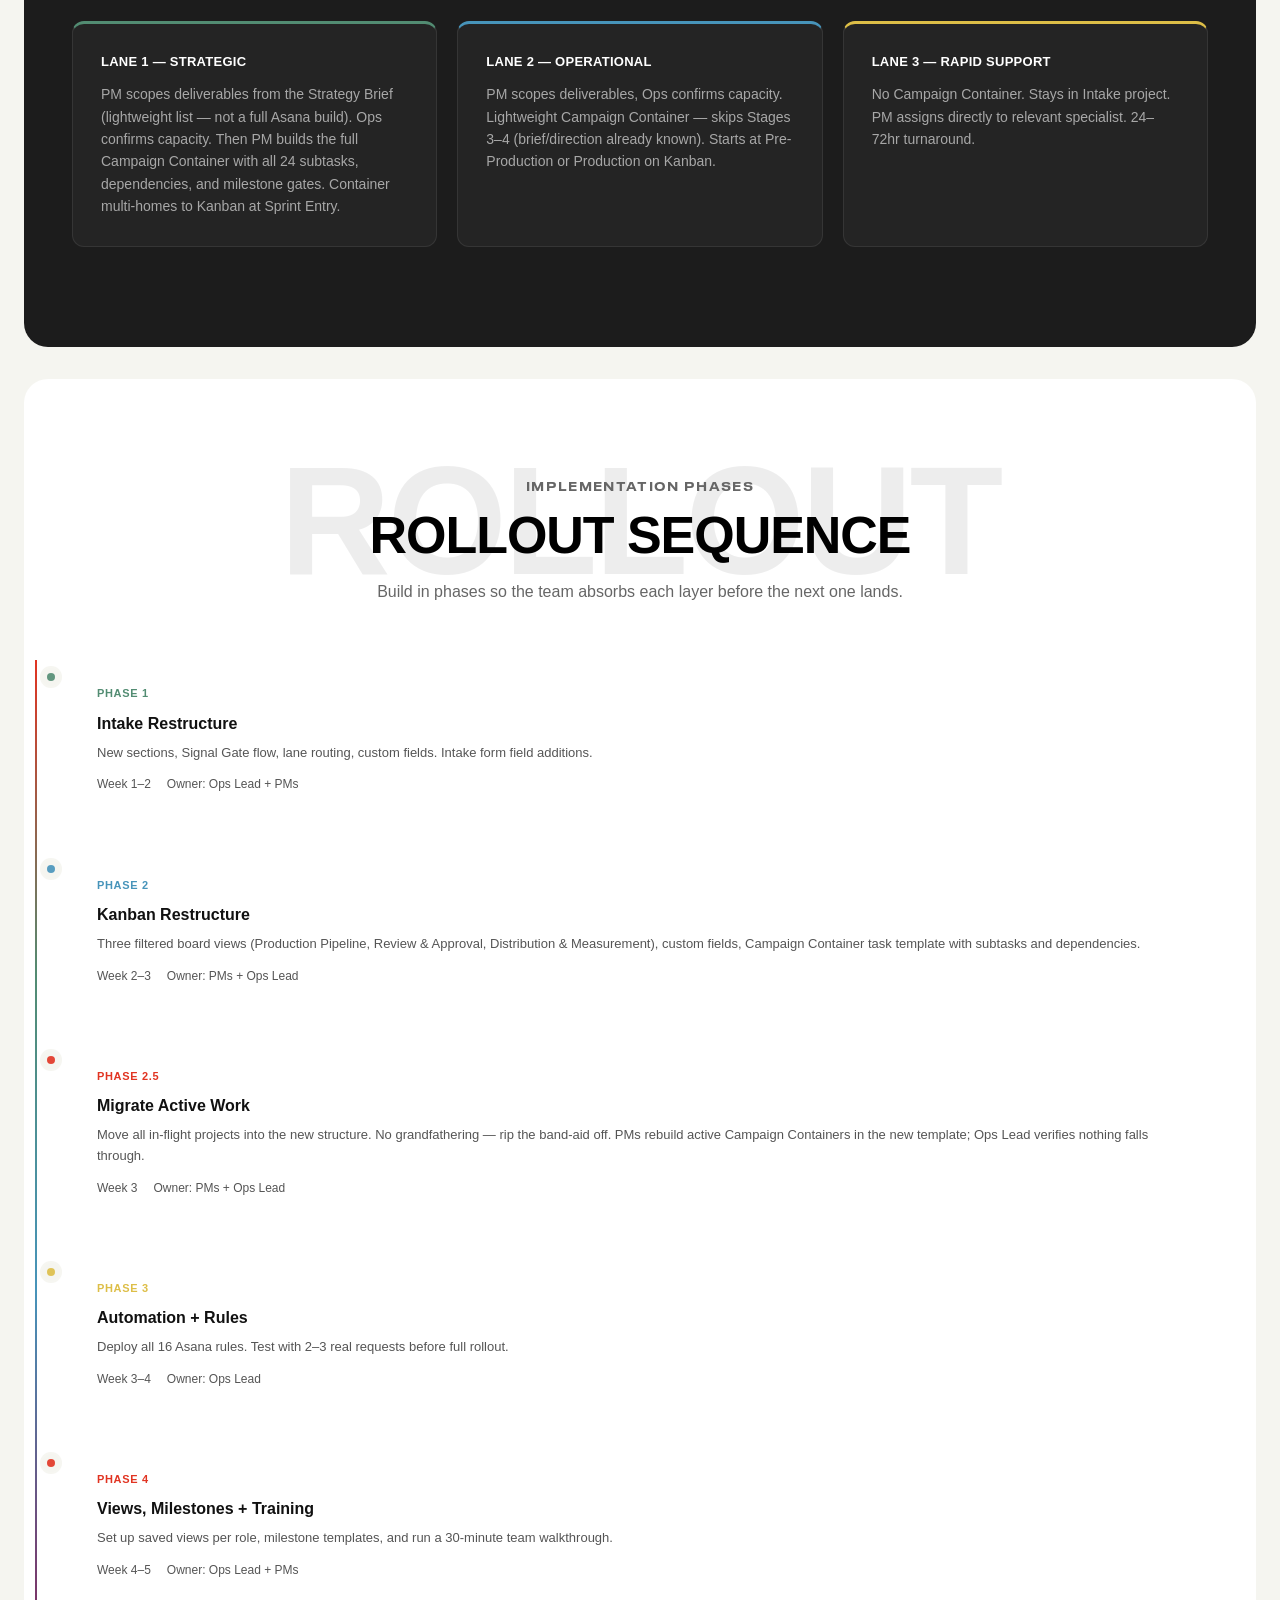
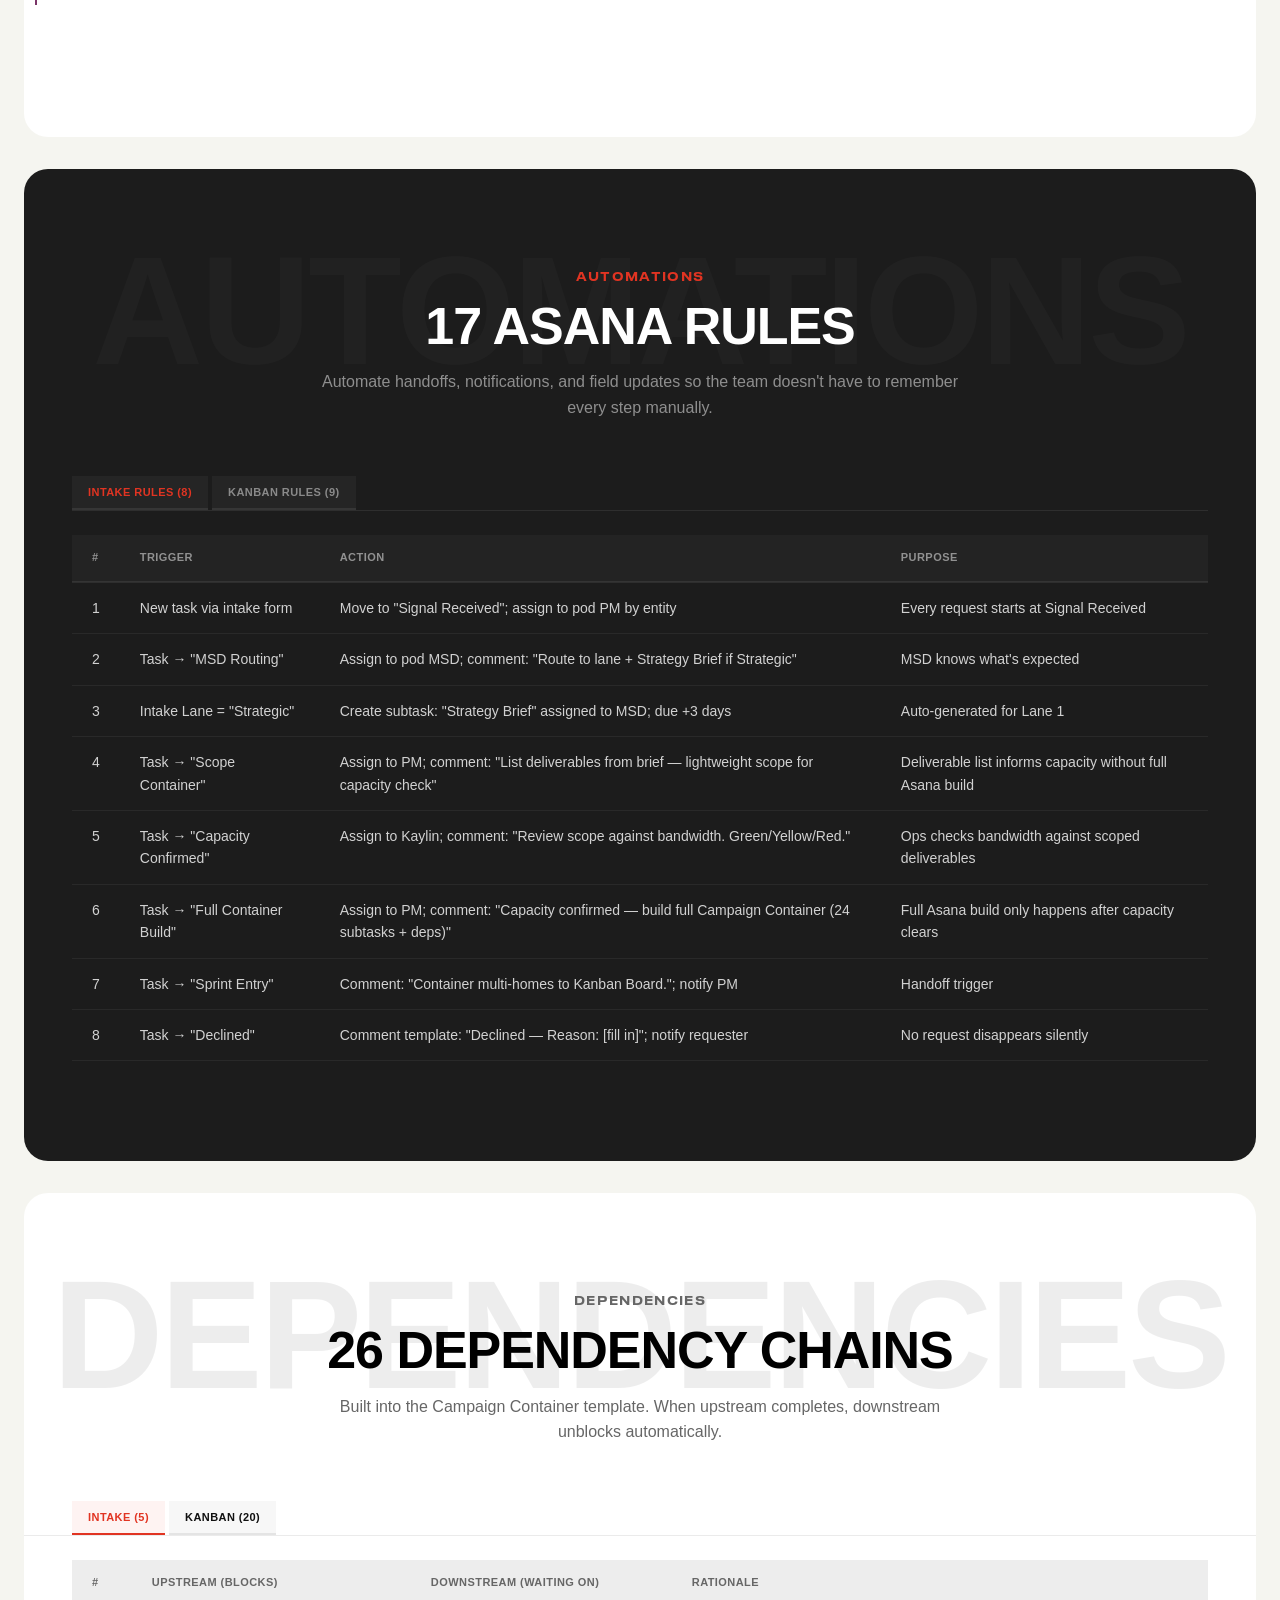
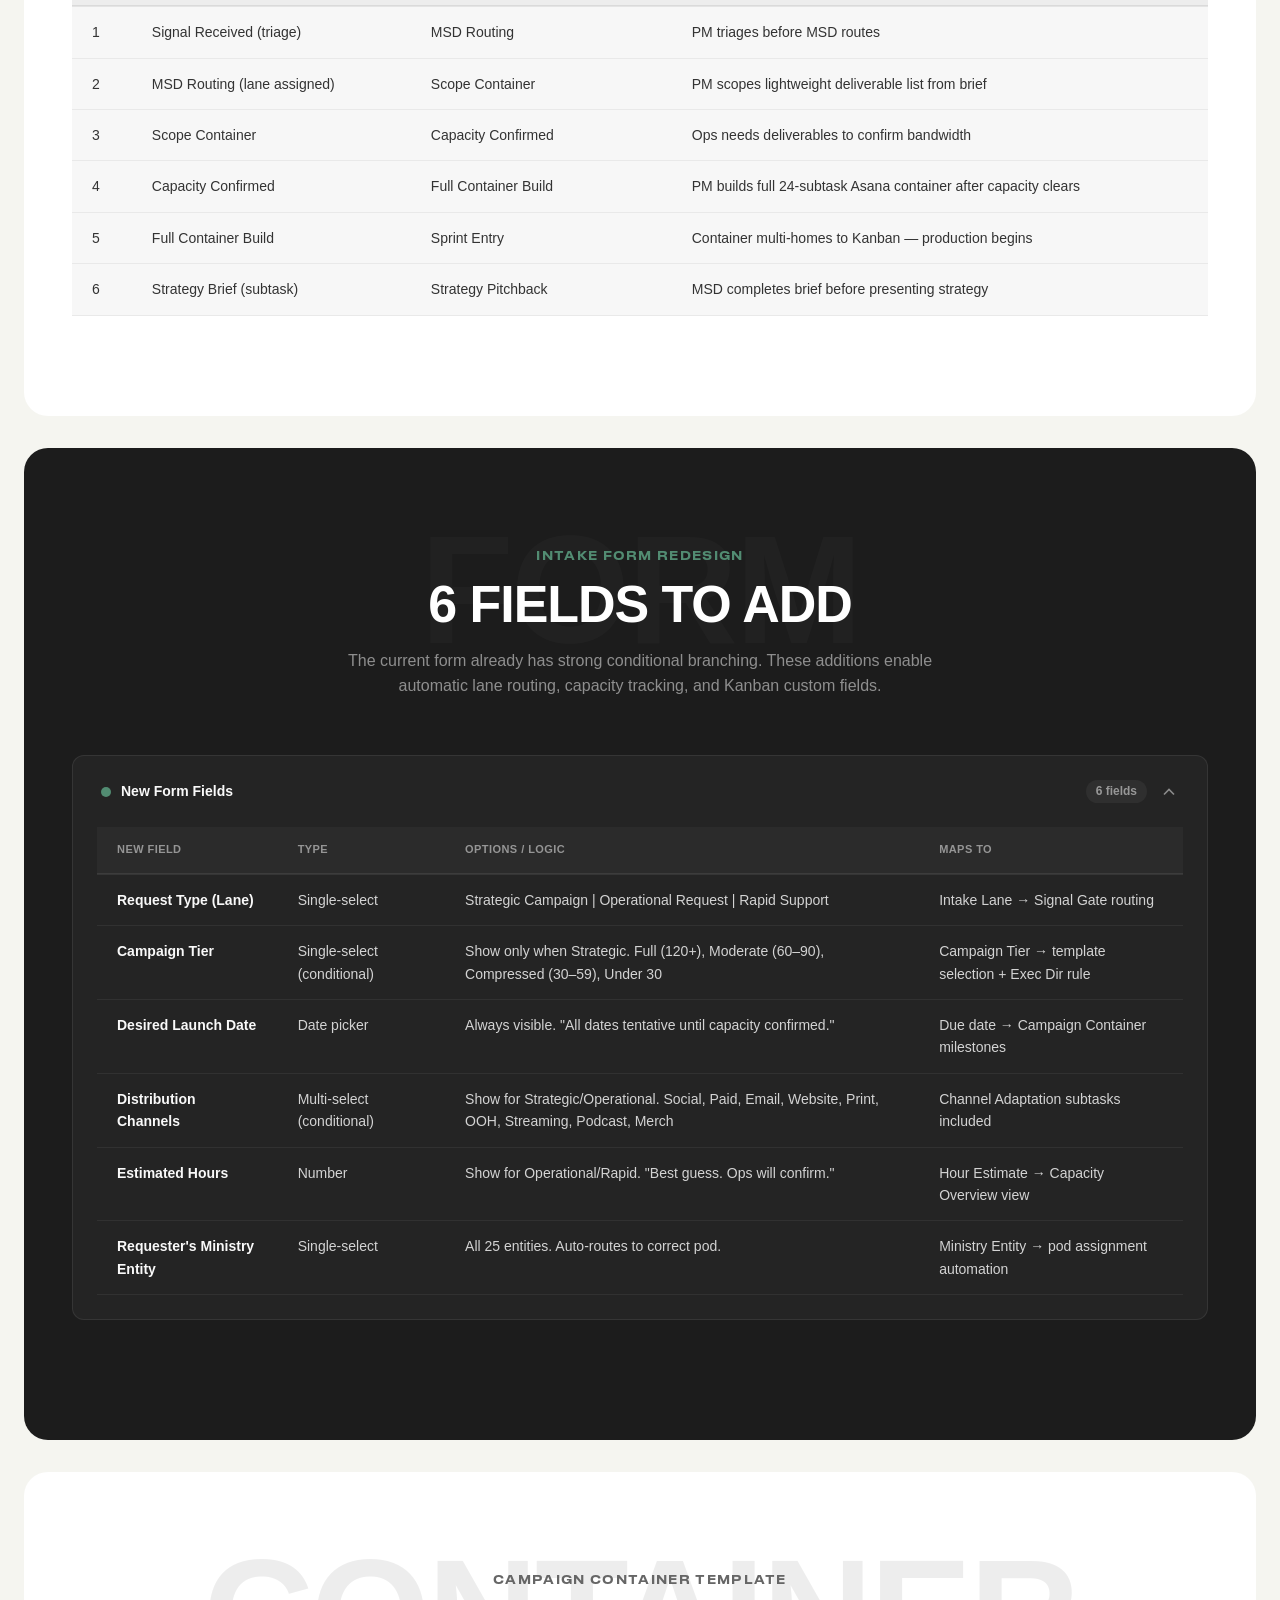
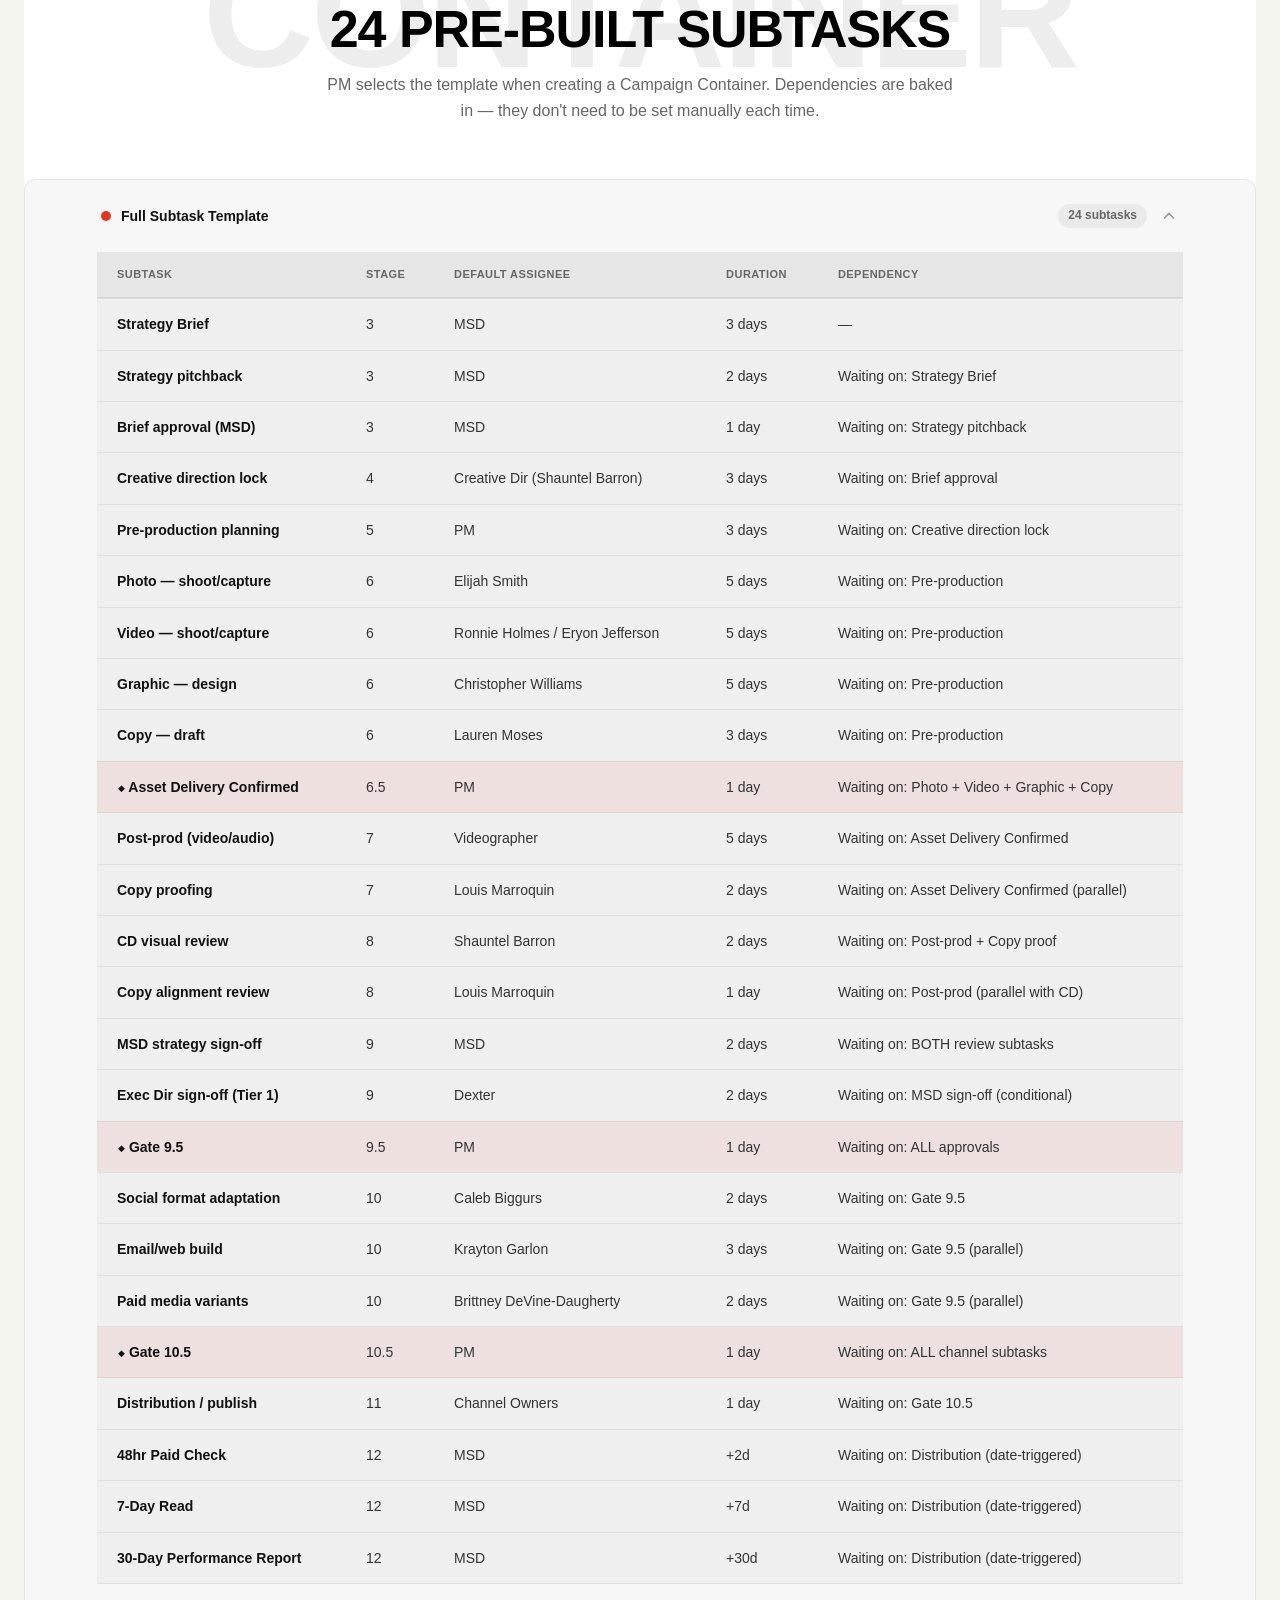
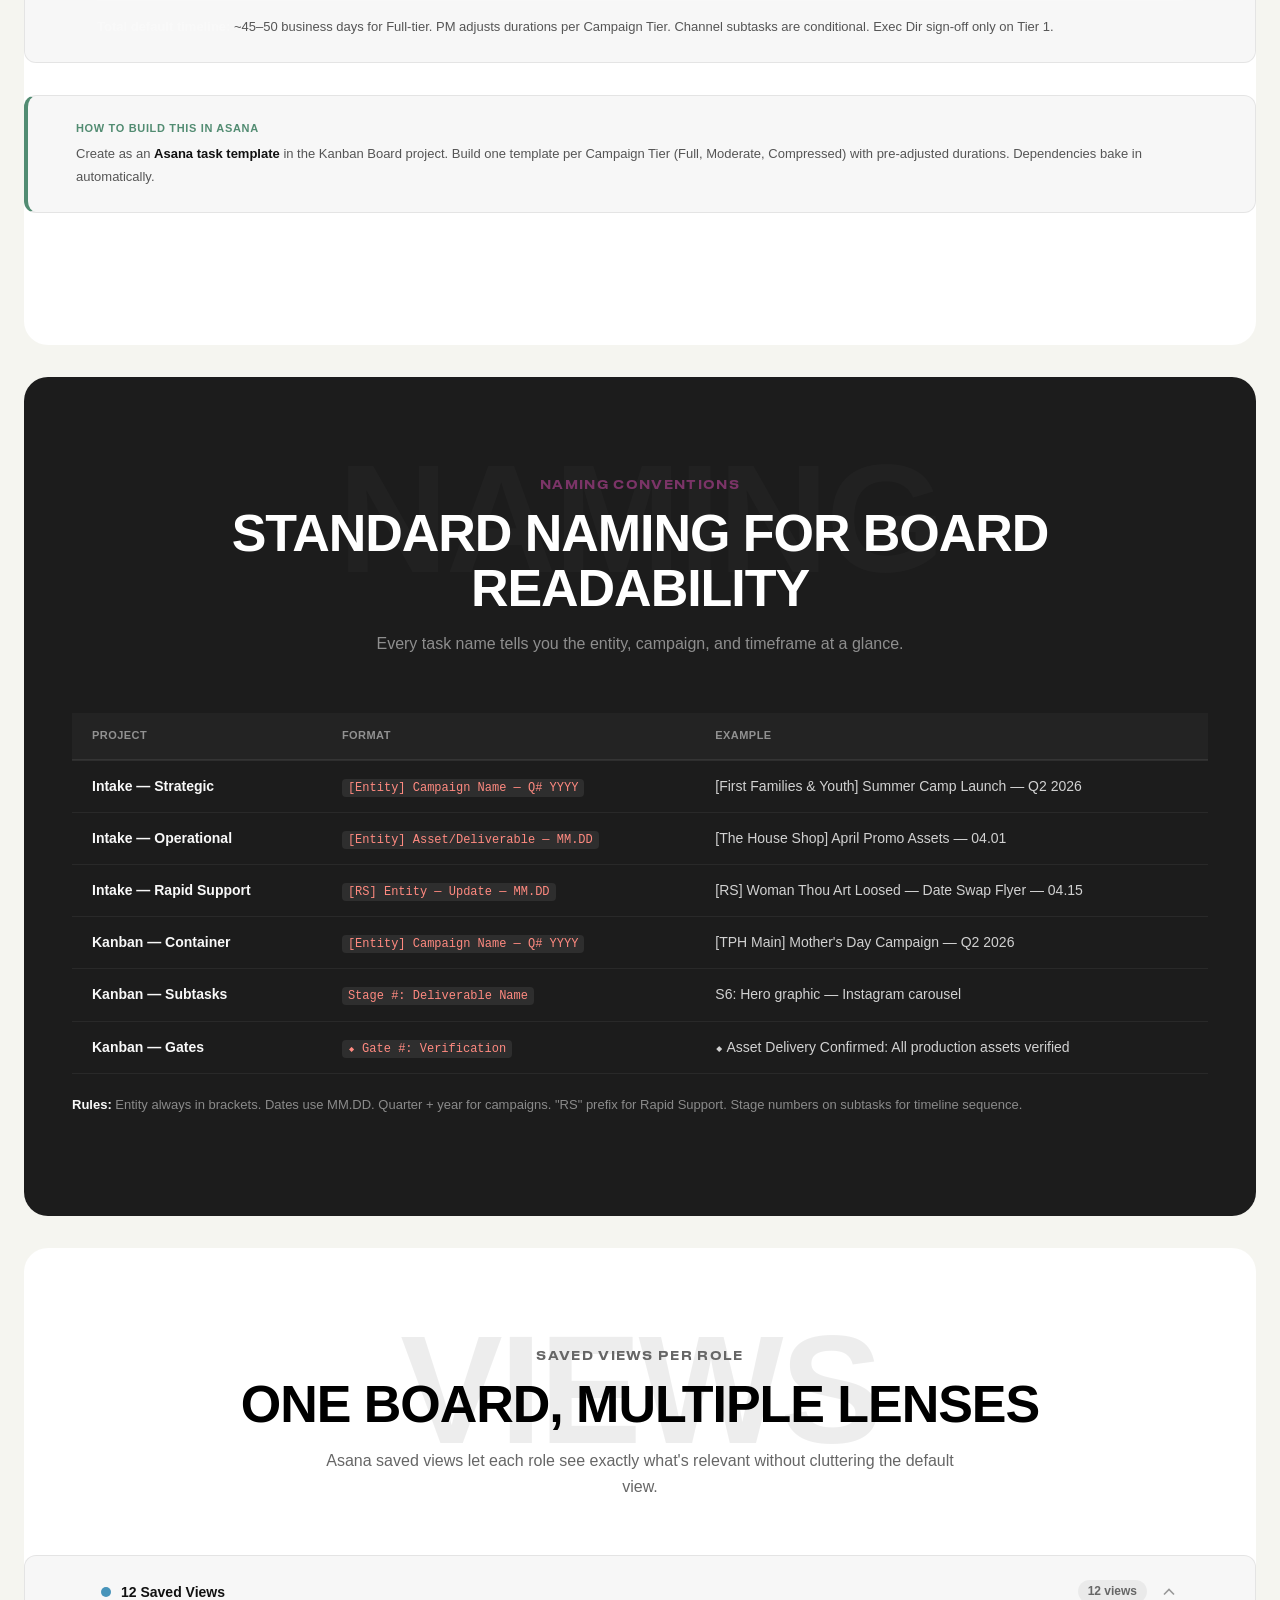
==== commit 79ddb0de: "Address full strategic audit: SLAs, risks, Phase 2, Gate 6.5 rename, container split, tiered perform" ====
--- a/asana-workflow/index.html
+++ b/asana-workflow/index.html
@@ -386,21 +386,24 @@
       <a href="#dependencies" onclick="scrollToSection(event,'dependencies')">Dependencies</a>
       <a href="#container" onclick="scrollToSection(event,'container')">Template</a>
       <a href="#views" onclick="scrollToSection(event,'views')">Views</a>
-      <a href="#discuss" onclick="scrollToSection(event,'discuss')">Discuss</a>
+      <a href="#risks" onclick="scrollToSection(event,'risks')">Risks</a>
+      <a href="#sla" onclick="scrollToSection(event,'sla')">SLAs</a>
+      <a href="#phase2" onclick="scrollToSection(event,'phase2')">Phase 2</a>
+      <a href="#discuss" onclick="scrollToSection(event,'discuss')">Decisions</a>
     </div>
   </div>
 </nav>
 
 <!-- ==================== HERO ==================== -->
 <div class="hero">
-  <div class="hero-label"><span class="pulse"></span> Draft for Discussion</div>
+  <div class="hero-label"><span class="pulse"></span> Decisions Captured — 3/26</div>
   <h1>Asana Workflow<br><em>Adjustment Plan</em></h1>
   <p class="hero-sub">Restructuring Marketing Project Intake and Marketing Team Kanban Board to implement the 12-stage RACI production workflow — with automations, dependencies, naming conventions, saved views, and milestone gates.</p>
   <div class="hero-stats">
     <div class="hero-stat"><div class="num">3</div><div class="label">Board Views</div></div>
-    <div class="hero-stat"><div class="num">15</div><div class="label">Automations</div></div>
-    <div class="hero-stat"><div class="num">24</div><div class="label">Dependencies</div></div>
-    <div class="hero-stat"><div class="num">7</div><div class="label">Milestones</div></div>
+    <div class="hero-stat"><div class="num">17</div><div class="label">Automations</div></div>
+    <div class="hero-stat"><div class="num">26</div><div class="label">Dependencies</div></div>
+    <div class="hero-stat"><div class="num">9</div><div class="label">Milestones</div></div>
   </div>
   <div class="hero-meta">
     <span><strong>Prepared for:</strong> PMs + Ops Lead Meeting</span>
@@ -428,7 +431,7 @@
     <span class="stage-arrow">→</span>
     <div class="stage-pill" onclick="showStage(this,5)"><span class="snum">6</span><span class="sname">Production</span></div>
     <span class="stage-arrow">→</span>
-    <div class="stage-pill gate" onclick="showStage(this,6)"><span class="snum">⬥</span><span class="sname">Gate 6.5</span></div>
+    <div class="stage-pill gate" onclick="showStage(this,6)"><span class="snum">⬥</span><span class="sname">Asset Delivery</span></div>
     <span class="stage-arrow">→</span>
     <div class="stage-pill" onclick="showStage(this,7)"><span class="snum">7</span><span class="sname">Post-Prod</span></div>
     <span class="stage-arrow">→</span>
@@ -450,6 +453,36 @@
     <div id="stageTitle" style="font-family:var(--font-heading);font-size:16px;font-weight:700;margin-bottom:8px">Stage 1 — Request Intake</div>
     <div id="stageProject" style="font-size:12px;color:var(--accent);font-weight:600;margin-bottom:12px">INTAKE PROJECT</div>
     <div id="stageDesc" style="font-size:14px;color:var(--muted);line-height:1.7">All requests enter through the intake form and land in "Signal Received." PM triages, assigns to pod MSD. Three intake lanes (Strategic, Operational, Rapid Support) determine routing and lifecycle complexity.</div>
+  </div>
+</div>
+
+<!-- ==================== LANE COVERAGE ==================== -->
+<div class="section section-light" data-watermark="LANES" style="padding:72px 0">
+  <div class="section-header" style="margin-bottom:32px">
+    <div class="section-tag" style="color:var(--accent)">Not Every Request Hits 12 Stages</div>
+    <div class="section-title">Lane Coverage</div>
+    <p class="section-desc">The full lifecycle applies to strategic campaigns. Operational and Rapid Support skip stages based on scope. Most work touches 5–8 stages.</p>
+  </div>
+  <table class="gap-table" style="max-width:1100px;margin:0 auto">
+    <tr><th>Stage</th><th style="text-align:center">Strategic</th><th style="text-align:center">Operational</th><th style="text-align:center">Rapid Support</th></tr>
+    <tr><td>1. Intake</td><td style="text-align:center">●</td><td style="text-align:center">●</td><td style="text-align:center">●</td></tr>
+    <tr><td>2. Strategy / Capacity</td><td style="text-align:center">●</td><td style="text-align:center">●</td><td style="text-align:center">○</td></tr>
+    <tr><td>3. Brief Creation</td><td style="text-align:center">●</td><td style="text-align:center">○</td><td style="text-align:center">—</td></tr>
+    <tr><td>4. Creative Direction</td><td style="text-align:center">●</td><td style="text-align:center">○</td><td style="text-align:center">—</td></tr>
+    <tr><td>5. Pre-Production</td><td style="text-align:center">●</td><td style="text-align:center">●</td><td style="text-align:center">○</td></tr>
+    <tr><td>6. Production</td><td style="text-align:center">●</td><td style="text-align:center">●</td><td style="text-align:center">●</td></tr>
+    <tr><td>⬥ Asset Delivery Confirmed</td><td style="text-align:center">●</td><td style="text-align:center">●</td><td style="text-align:center">○</td></tr>
+    <tr><td>7. Post-Production</td><td style="text-align:center">●</td><td style="text-align:center">●</td><td style="text-align:center">○</td></tr>
+    <tr><td>8. Creative Review</td><td style="text-align:center">●</td><td style="text-align:center">●</td><td style="text-align:center">●</td></tr>
+    <tr><td>9. Final Approval</td><td style="text-align:center">●</td><td style="text-align:center">●</td><td style="text-align:center">○</td></tr>
+    <tr><td>⬥ Gate 9.5</td><td style="text-align:center">●</td><td style="text-align:center">○</td><td style="text-align:center">—</td></tr>
+    <tr><td>10. Channel Adaptation</td><td style="text-align:center">●</td><td style="text-align:center">○</td><td style="text-align:center">—</td></tr>
+    <tr><td>⬥ Gate 10.5</td><td style="text-align:center">●</td><td style="text-align:center">○</td><td style="text-align:center">—</td></tr>
+    <tr><td>11. Distribution</td><td style="text-align:center">●</td><td style="text-align:center">●</td><td style="text-align:center">●</td></tr>
+    <tr><td>12. Performance</td><td style="text-align:center">●</td><td style="text-align:center">●</td><td style="text-align:center">○</td></tr>
+  </table>
+  <div style="max-width:1100px;margin:16px auto 0;font-size:12px;color:#888;display:flex;gap:24px;justify-content:center">
+    <span>● Required</span><span>○ As needed / abbreviated</span><span>— Skipped</span>
   </div>
 </div>
 
@@ -499,7 +532,7 @@
       <td><span class="badge badge-red">High</span></td>
     </tr>
     <tr>
-      <td><strong>No quality gates</strong> — Gate 6.5, 9.5, and 10.5 have no structural equivalent</td>
+      <td><strong>No quality gates</strong> — Asset Delivery Confirmed, Gate 9.5, and Gate 10.5 have no structural equivalent</td>
       <td>Work advances without verification. Assets reach distribution without creative review.</td>
       <td><span class="badge badge-red">High</span></td>
     </tr>
@@ -542,20 +575,21 @@
   <div class="panel open" id="panelLanes">
     <div class="panel-header" onclick="togglePanel('panelLanes')">
       <h3><span style="width:10px;height:10px;border-radius:50%;background:var(--green);display:inline-block"></span> New Section Architecture</h3>
-      <div style="display:flex;align-items:center;gap:12px"><span class="panel-count">10 sections</span><svg class="panel-chevron" viewBox="0 0 24 24" fill="none" stroke="currentColor" stroke-width="2"><path d="M6 9l6 6 6-6"/></svg></div>
+      <div style="display:flex;align-items:center;gap:12px"><span class="panel-count">11 sections</span><svg class="panel-chevron" viewBox="0 0 24 24" fill="none" stroke="currentColor" stroke-width="2"><path d="M6 9l6 6 6-6"/></svg></div>
     </div>
     <div class="panel-body">
       <div style="padding:0 24px 24px">
         <table class="gap-table">
           <tr><th>Section</th><th>Stage</th><th>Purpose</th><th>Owner</th></tr>
-          <tr><td><strong>Lane 1 — Strategic Campaigns</strong></td><td>1</td><td>Full campaigns requiring Discovery Worksheet, strategy, creative lifecycle</td><td>MSD</td></tr>
+          <tr><td><strong>Lane 1 — Strategic Campaigns</strong></td><td>1</td><td>Full campaigns requiring Strategy Brief, creative direction, full production lifecycle</td><td>MSD</td></tr>
           <tr><td><strong>Lane 2 — Operational Requests</strong></td><td>1</td><td>Known-scope deliverables: flyers, emails, web updates</td><td>PM</td></tr>
           <tr><td><strong>Lane 3 — Rapid Support</strong></td><td>1</td><td>Same-week needs: date swaps, copy corrections. 24–72hr turnaround.</td><td>PM</td></tr>
           <tr class="gate-row"><td><strong>Signal Received</strong></td><td>1→2</td><td>Intake form submissions land here first</td><td>PM (triage)</td></tr>
-          <tr class="gate-row"><td><strong>MSD Routing</strong></td><td>2</td><td>MSD assigns lane, completes Discovery Worksheet (Lane 1)</td><td>MSD</td></tr>
-          <tr class="gate-row"><td><strong>Campaign Container Created</strong></td><td>2</td><td>PM builds container from brief — defines deliverables before capacity check</td><td>PM</td></tr>
-          <tr class="gate-row"><td><strong>Capacity Confirmed</strong></td><td>2</td><td>Ops Lead verifies bandwidth using container deliverables, assigns pod</td><td>Ops Lead (Kaylin)</td></tr>
-          <tr class="gate-row"><td><strong>Sprint Entry — Ready for Kanban</strong></td><td>2→3</td><td>Cleared for production. Container moves to Kanban Board.</td><td>PM</td></tr>
+          <tr class="gate-row"><td><strong>MSD Routing</strong></td><td>2</td><td>MSD assigns lane, initiates Strategy Brief (Lane 1)</td><td>MSD</td></tr>
+          <tr class="gate-row"><td><strong>Scope Container</strong></td><td>2</td><td>PM defines deliverables from brief — lightweight scope list for capacity check. Not the full Asana build.</td><td>PM</td></tr>
+          <tr class="gate-row"><td><strong>Capacity Confirmed</strong></td><td>2</td><td>Ops Lead reviews scope against bandwidth. Green = proceed. Yellow = adjust scope. Red = escalate to Exec Dir.</td><td>Ops Lead (Kaylin)</td></tr>
+          <tr class="gate-row"><td><strong>Full Container Build</strong></td><td>2→3</td><td>PM builds full Campaign Container in Asana (24 subtasks, deps, milestones) after capacity clears.</td><td>PM</td></tr>
+          <tr class="gate-row"><td><strong>Sprint Entry — Ready for Kanban</strong></td><td>2→3</td><td>Container multi-homes to Kanban Board. Production begins.</td><td>PM</td></tr>
           <tr><td><strong>On Hold</strong></td><td>—</td><td>Paused requests awaiting information or capacity</td><td>PM</td></tr>
           <tr><td><strong>Declined</strong></td><td>—</td><td>Requests that don't meet governance rules. Logged with reason.</td><td>MSD</td></tr>
         </table>
@@ -570,13 +604,15 @@
       <span class="flow-arrow">→</span>
       <span class="flow-step" style="border-color:var(--green)">MSD Routes</span>
       <span class="flow-arrow">→</span>
-      <span class="flow-step" style="border-color:var(--blue)">Container Built</span>
+      <span class="flow-step" style="border-color:var(--blue)">Scope Container</span>
       <span class="flow-arrow">→</span>
       <span class="flow-step" style="border-color:var(--green)">Capacity Confirmed</span>
       <span class="flow-arrow">→</span>
+      <span class="flow-step" style="border-color:var(--accent)">Full Build</span>
+      <span class="flow-arrow">→</span>
       <span class="flow-step" style="border-color:var(--accent);color:var(--accent)">Sprint Entry</span>
     </div>
-    <p style="margin-top:12px">Every request passes through all five steps. No exceptions. Campaign Container must exist before capacity check — you can't confirm bandwidth without knowing the deliverables.</p>
+    <p style="margin-top:12px">Scope Container is lightweight — deliverable list from the brief, not a full Asana build. Ops checks bandwidth against the scope. Full Campaign Container (24 subtasks, deps, milestones) gets built only after capacity clears. No throwaway work.</p>
   </div>
 
   <div class="panel" id="panelGov">
@@ -588,7 +624,7 @@
       <div style="padding:0 24px 24px;font-size:14px;color:var(--muted);line-height:1.8">
         <p><strong style="color:var(--text)">1. No direct requests</strong> — all work enters through the intake form.</p>
         <p><strong style="color:var(--text)">2. Strategy enables work</strong> — MSDs route before PMs execute.</p>
-        <p><strong style="color:var(--text)">3. Sprint capacity required</strong> — Ops Lead confirms bandwidth before sprint entry.</p>
+        <p><strong style="color:var(--text)">3. Capacity check required</strong> — Ops Lead reviews bandwidth using container deliverables. If tight, Ops flags and team decides trade-offs — not a hard stop.</p>
         <p><strong style="color:var(--text)">4. Distribution requires a container</strong> — no channel output without a campaign container on the Kanban Board.</p>
         <p><strong style="color:var(--text)">5. Bypass triggers escalation</strong> — any skip of the Signal Gate is flagged and escalated to Exec Dir.</p>
       </div>
@@ -618,7 +654,7 @@
         <div class="bento-arrow">→</div>
         <div class="bento-stage"><span class="bento-num">6</span><strong>Production</strong><span class="bento-meta">All raw assets delivered</span></div>
         <div class="bento-arrow">→</div>
-        <div class="bento-stage bento-gate"><span class="bento-num">⬥</span><strong>Gate 6.5</strong><span class="bento-meta">PM verifies all assets</span></div>
+        <div class="bento-stage bento-gate"><span class="bento-num">⬥</span><strong>Asset Delivery Confirmed</strong><span class="bento-meta">PM verifies all assets</span></div>
       </div>
     </div>
 
@@ -639,7 +675,7 @@
         <div class="bento-item"><span class="bento-num-sm">10</span><div><strong>Channel Adaptation</strong><span class="bento-meta">All channel variants built + QA'd</span></div></div>
         <div class="bento-item bento-gate-item"><span class="bento-num-sm">⬥</span><div><strong>Gate 10.5</strong><span class="bento-meta">Cross-Channel Ready</span></div></div>
         <div class="bento-item"><span class="bento-num-sm">11</span><div><strong>Distribution</strong><span class="bento-meta">Published across channels</span></div></div>
-        <div class="bento-item"><span class="bento-num-sm">12</span><div><strong>Performance</strong><span class="bento-meta">Report delivered (14d post)</span></div></div>
+        <div class="bento-item"><span class="bento-num-sm">12</span><div><strong>Performance</strong><span class="bento-meta">48hr → 7-day → 30-day reports</span></div></div>
       </div>
     </div>
   </div>
@@ -661,13 +697,17 @@
   <div class="section-header">
     <div class="section-tag" style="color:var(--accent)">Handoff Model</div>
     <div class="section-title">Intake → Kanban Bridge</div>
-    <p class="section-desc">The Campaign Container is the bridge. When a request clears the Signal Gate, the PM creates a Campaign Container on the Kanban Board with the full subtask template.</p>
+    <p class="section-desc">Two-step bridge: PM scopes deliverables (lightweight) for the capacity check, then builds the full Campaign Container only after capacity clears. No throwaway Asana builds.</p>
   </div>
 
   <div class="flow" style="justify-content:center;margin:32px 0">
-    <span class="flow-step" style="border-color:var(--green);color:var(--green)">Intake: Sprint Entry</span>
+    <span class="flow-step" style="border-color:var(--green);color:var(--green)">MSD Routes</span>
     <span class="flow-arrow">→</span>
-    <span class="flow-step" style="border-color:var(--accent);color:var(--accent)">Campaign Container</span>
+    <span class="flow-step" style="border-color:var(--blue);color:var(--blue)">Scope Container</span>
+    <span class="flow-arrow">→</span>
+    <span class="flow-step" style="border-color:var(--green);color:var(--green)">Capacity Confirmed</span>
+    <span class="flow-arrow">→</span>
+    <span class="flow-step" style="border-color:var(--accent);color:var(--accent)">Full Container Build</span>
     <span class="flow-arrow">→</span>
     <span class="flow-step" style="border-color:var(--blue);color:var(--blue)">Kanban: Brief Creation</span>
   </div>
@@ -675,11 +715,11 @@
   <div class="card-grid">
     <div class="card" style="border-top:3px solid var(--green)">
       <h3>Lane 1 — Strategic</h3>
-      <p>Full Campaign Container with all 22 subtasks, dependencies, and milestone gates. MSD leads Discovery Worksheet before brief creation begins.</p>
+      <p>PM scopes deliverables from the Strategy Brief (lightweight list — not a full Asana build). Ops confirms capacity. Then PM builds the full Campaign Container with all 24 subtasks, dependencies, and milestone gates. Container multi-homes to Kanban at Sprint Entry.</p>
     </div>
     <div class="card" style="border-top:3px solid var(--blue)">
       <h3>Lane 2 — Operational</h3>
-      <p>Lightweight Campaign Container. Skips Stages 3–4 (brief/direction already known). Starts at Pre-Production or Production.</p>
+      <p>PM scopes deliverables, Ops confirms capacity. Lightweight Campaign Container — skips Stages 3–4 (brief/direction already known). Starts at Pre-Production or Production on Kanban.</p>
     </div>
     <div class="card" style="border-top:3px solid var(--yellow)">
       <h3>Lane 3 — Rapid Support</h3>
@@ -711,8 +751,17 @@
       <div class="phase-content">
         <div class="phase-label" style="color:var(--blue)">Phase 2</div>
         <div class="phase-title">Kanban Restructure</div>
-        <div class="phase-desc">New 13-column board, custom fields, Campaign Container task template with subtasks and dependencies.</div>
+        <div class="phase-desc">Three filtered board views (Production Pipeline, Review & Approval, Distribution & Measurement), custom fields, Campaign Container task template with subtasks and dependencies.</div>
         <div class="phase-meta"><span>Week 2–3</span><span>Owner: PMs + Ops Lead</span></div>
+      </div>
+    </div>
+    <div class="phase-item">
+      <div class="phase-dot"><div class="phase-dot-inner" style="background:var(--accent)"></div></div>
+      <div class="phase-content">
+        <div class="phase-label" style="color:var(--accent)">Phase 2.5</div>
+        <div class="phase-title">Migrate Active Work</div>
+        <div class="phase-desc">Move all in-flight projects into the new structure. No grandfathering — rip the band-aid off. PMs rebuild active Campaign Containers in the new template; Ops Lead verifies nothing falls through.</div>
+        <div class="phase-meta"><span>Week 3</span><span>Owner: PMs + Ops Lead</span></div>
       </div>
     </div>
     <div class="phase-item">
@@ -720,7 +769,7 @@
       <div class="phase-content">
         <div class="phase-label" style="color:var(--yellow)">Phase 3</div>
         <div class="phase-title">Automation + Rules</div>
-        <div class="phase-desc">Deploy all 15 Asana rules. Test with 2–3 real requests before full rollout.</div>
+        <div class="phase-desc">Deploy all 16 Asana rules. Test with 2–3 real requests before full rollout.</div>
         <div class="phase-meta"><span>Week 3–4</span><span>Owner: Ops Lead</span></div>
       </div>
     </div>
@@ -740,12 +789,12 @@
 <section class="section" id="automations" data-watermark="AUTOMATIONS">
   <div class="section-header">
     <div class="section-tag" style="color:var(--accent)">Automations</div>
-    <div class="section-title">15 Asana Rules</div>
+    <div class="section-title">17 Asana Rules</div>
     <p class="section-desc">Automate handoffs, notifications, and field updates so the team doesn't have to remember every step manually.</p>
   </div>
 
   <div class="tab-bar">
-    <button class="tab active" onclick="switchTab(this,'tab-auto-intake')">Intake Rules (6)</button>
+    <button class="tab active" onclick="switchTab(this,'tab-auto-intake')">Intake Rules (8)</button>
     <button class="tab" onclick="switchTab(this,'tab-auto-kanban')">Kanban Rules (9)</button>
   </div>
 
@@ -753,26 +802,28 @@
     <table class="gap-table">
       <tr><th>#</th><th>Trigger</th><th>Action</th><th>Purpose</th></tr>
       <tr><td>1</td><td>New task via intake form</td><td>Move to "Signal Received"; assign to pod PM by entity</td><td>Every request starts at Signal Received</td></tr>
-      <tr><td>2</td><td>Task → "MSD Routing"</td><td>Assign to pod MSD; comment: "Route to lane + Discovery Worksheet if Strategic"</td><td>MSD knows what's expected</td></tr>
-      <tr><td>3</td><td>Intake Lane = "Strategic"</td><td>Create subtask: "Discovery Worksheet" assigned to MSD; due +3 days</td><td>Auto-generated for Lane 1</td></tr>
-      <tr><td>4</td><td>Task → "Capacity Confirmed"</td><td>Assign to Kaylin; comment: "Confirm sprint capacity"</td><td>Ops check happens structurally</td></tr>
-      <tr><td>5</td><td>Task → "Sprint Entry"</td><td>Comment: "Cleared for Kanban. PM: create Campaign Container."; notify PM</td><td>Handoff trigger</td></tr>
-      <tr><td>6</td><td>Task → "Declined"</td><td>Comment template: "Declined — Reason: [fill in]"; notify requester</td><td>No request disappears silently</td></tr>
+      <tr><td>2</td><td>Task → "MSD Routing"</td><td>Assign to pod MSD; comment: "Route to lane + Strategy Brief if Strategic"</td><td>MSD knows what's expected</td></tr>
+      <tr><td>3</td><td>Intake Lane = "Strategic"</td><td>Create subtask: "Strategy Brief" assigned to MSD; due +3 days</td><td>Auto-generated for Lane 1</td></tr>
+      <tr><td>4</td><td>Task → "Scope Container"</td><td>Assign to PM; comment: "List deliverables from brief — lightweight scope for capacity check"</td><td>Deliverable list informs capacity without full Asana build</td></tr>
+      <tr><td>5</td><td>Task → "Capacity Confirmed"</td><td>Assign to Kaylin; comment: "Review scope against bandwidth. Green/Yellow/Red."</td><td>Ops checks bandwidth against scoped deliverables</td></tr>
+      <tr><td>6</td><td>Task → "Full Container Build"</td><td>Assign to PM; comment: "Capacity confirmed — build full Campaign Container (24 subtasks + deps)"</td><td>Full Asana build only happens after capacity clears</td></tr>
+      <tr><td>7</td><td>Task → "Sprint Entry"</td><td>Comment: "Container multi-homes to Kanban Board."; notify PM</td><td>Handoff trigger</td></tr>
+      <tr><td>8</td><td>Task → "Declined"</td><td>Comment template: "Declined — Reason: [fill in]"; notify requester</td><td>No request disappears silently</td></tr>
     </table>
   </div>
 
   <div id="tab-auto-kanban" class="tab-panel">
     <table class="gap-table">
       <tr><th>#</th><th>Trigger</th><th>Action</th><th>Purpose</th></tr>
-      <tr><td>7</td><td>Container created in "Brief Creation"</td><td>Apply task template (22 subtasks + deps)</td><td>Full lifecycle pre-built in one click</td></tr>
-      <tr><td>8</td><td>All production subtasks complete</td><td>Gate 6.5 → "Pending Review"; notify PM</td><td>Gate triggers automatically</td></tr>
-      <tr><td>9</td><td>Gate 6.5 marked complete</td><td>Move to "Post-Production"; notify Videographer + Louis Marroquin</td><td>Post-prod team knows assets verified</td></tr>
-      <tr><td>10</td><td>Post-prod subtasks complete</td><td>Move to "Creative Review"; notify Shauntel Barron</td><td>Creative review starts immediately</td></tr>
-      <tr><td>11</td><td>Creative Review subtasks complete</td><td>Move to "Final Approval"; assign to MSD</td><td>MSD gets strategic sign-off prompt</td></tr>
-      <tr><td>12</td><td>Tier = "Full (120+)" + task enters Final Approval</td><td>Create subtask: "Exec Dir sign-off" assigned to Dexter; due +2 days</td><td>Tier 1 gets extra approval layer</td></tr>
-      <tr><td>13</td><td>Gate 9.5 complete</td><td>Move to "Channel Adaptation"; notify Caleb, Brittney, Krayton</td><td>All channel owners mobilized</td></tr>
-      <tr><td>14</td><td>Gate 10.5 complete</td><td>Move to "Distribution"; comment: "All channels confirmed."</td><td>Final green light</td></tr>
-      <tr><td>15</td><td>Distribution + launch date reached</td><td>Create subtask: "Performance Report" assigned to MSD; due +14 days</td><td>Measurement is baked in</td></tr>
+      <tr><td>9</td><td>Container created in "Brief Creation"</td><td>Apply task template (24 subtasks + deps)</td><td>Full lifecycle pre-built in one click</td></tr>
+      <tr><td>10</td><td>All production subtasks complete</td><td>Asset Delivery Confirmed → "Pending Review"; notify PM</td><td>Gate triggers automatically</td></tr>
+      <tr><td>11</td><td>Asset Delivery Confirmed marked complete</td><td>Move to "Post-Production"; notify Videographer + Louis Marroquin</td><td>Post-prod team knows assets accounted for</td></tr>
+      <tr><td>12</td><td>Post-prod subtasks complete</td><td>Move to "Creative Review"; notify Shauntel Barron</td><td>Creative review starts immediately</td></tr>
+      <tr><td>13</td><td>Creative Review subtasks complete</td><td>Move to "Final Approval"; assign to MSD</td><td>MSD gets strategic sign-off prompt</td></tr>
+      <tr><td>14</td><td>Tier = "Full (120+)" + task enters Final Approval</td><td>Create subtask: "Exec Dir sign-off" assigned to Dexter; due +2 days</td><td>Tier 1 gets extra approval layer</td></tr>
+      <tr><td>15</td><td>Gate 9.5 complete</td><td>Move to "Channel Adaptation"; notify Caleb, Brittney, Krayton</td><td>All channel owners mobilized</td></tr>
+      <tr><td>16</td><td>Gate 10.5 complete</td><td>Move to "Distribution"; comment: "All channels confirmed."</td><td>Final green light</td></tr>
+      <tr><td>17</td><td>Distribution + launch date reached</td><td>Create 3 subtasks: "48hr Paid Check" (MSD, +2d), "7-Day Read" (MSD, +7d), "30-Day Performance Report" (MSD, +30d)</td><td>Tiered measurement — not one-size-fits-all</td></tr>
     </table>
   </div>
 </section>
@@ -781,48 +832,50 @@
 <section class="section section-light" id="dependencies" data-watermark="DEPENDENCIES">
   <div class="section-header">
     <div class="section-tag" style="color:var(--orange)">Dependencies</div>
-    <div class="section-title">24 Dependency Chains</div>
+    <div class="section-title">26 Dependency Chains</div>
     <p class="section-desc">Built into the Campaign Container template. When upstream completes, downstream unblocks automatically.</p>
   </div>
 
   <div class="tab-bar">
-    <button class="tab active" onclick="switchTab(this,'tab-dep-intake')">Intake (4)</button>
-    <button class="tab" onclick="switchTab(this,'tab-dep-kanban')">Kanban (20)</button>
+    <button class="tab active" onclick="switchTab(this,'tab-dep-intake')">Intake (5)</button>
+    <button class="tab" onclick="switchTab(this,'tab-dep-kanban')">Kanban (20)</button><!-- 25 total -->
   </div>
 
   <div id="tab-dep-intake" class="tab-panel active">
     <table class="gap-table">
       <tr><th>#</th><th>Upstream (Blocks)</th><th>Downstream (Waiting On)</th><th>Rationale</th></tr>
       <tr><td>1</td><td>Signal Received (triage)</td><td>MSD Routing</td><td>PM triages before MSD routes</td></tr>
-      <tr><td>2</td><td>MSD Routing (lane assigned)</td><td>Capacity Confirmed</td><td>Lane set before Ops checks bandwidth</td></tr>
-      <tr><td>3</td><td>Capacity Confirmed</td><td>Sprint Entry</td><td>No sprint entry without confirmed capacity</td></tr>
-      <tr><td>4</td><td>Discovery Worksheet (subtask)</td><td>Strategy Pitchback</td><td>MSD completes discovery before presenting strategy</td></tr>
+      <tr><td>2</td><td>MSD Routing (lane assigned)</td><td>Scope Container</td><td>PM scopes lightweight deliverable list from brief</td></tr>
+      <tr><td>3</td><td>Scope Container</td><td>Capacity Confirmed</td><td>Ops needs deliverables to confirm bandwidth</td></tr>
+      <tr><td>4</td><td>Capacity Confirmed</td><td>Full Container Build</td><td>PM builds full 24-subtask Asana container after capacity clears</td></tr>
+      <tr><td>5</td><td>Full Container Build</td><td>Sprint Entry</td><td>Container multi-homes to Kanban — production begins</td></tr>
+      <tr><td>6</td><td>Strategy Brief (subtask)</td><td>Strategy Pitchback</td><td>MSD completes brief before presenting strategy</td></tr>
     </table>
   </div>
 
   <div id="tab-dep-kanban" class="tab-panel">
     <table class="gap-table">
       <tr><th>#</th><th>Upstream</th><th>Downstream</th><th>Rationale</th></tr>
-      <tr><td>5</td><td>Sprint Entry (Intake)</td><td>Brief Creation (Kanban)</td><td>Cross-project link</td></tr>
-      <tr><td>6</td><td>MSD brief approval</td><td>Creative Direction</td><td>No creative without approved brief</td></tr>
-      <tr><td>7</td><td>CD direction lock</td><td>Pre-Production</td><td>Direction locked before logistics</td></tr>
-      <tr><td>8</td><td>Shoot list / scripts finalized</td><td>Production</td><td>Can't produce without deliverable list</td></tr>
-      <tr><td>9</td><td>Photo assets delivered</td><td>Gate 6.5</td><td>Parallel — photo must deliver</td></tr>
-      <tr><td>10</td><td>Video assets delivered</td><td>Gate 6.5</td><td>Parallel — video must deliver</td></tr>
-      <tr><td>11</td><td>Graphic assets delivered</td><td>Gate 6.5</td><td>Parallel — design must deliver</td></tr>
-      <tr><td>12</td><td>Copy delivered</td><td>Gate 6.5</td><td>Parallel — copy must deliver</td></tr>
-      <tr><td>13</td><td>Gate 6.5</td><td>Video/audio editing</td><td>Post-prod starts after verification</td></tr>
-      <tr><td>14</td><td>Gate 6.5</td><td>Copy proofing (Louis Marroquin)</td><td>Parallel with video editing</td></tr>
-      <tr><td>15</td><td>Video/audio editing</td><td>CD visual review (Shauntel Barron)</td><td>CD reviews final edited assets</td></tr>
-      <tr><td>16</td><td>Copy proofing</td><td>Copy alignment (Louis Marroquin)</td><td>Copyeditor reviews proofed copy</td></tr>
-      <tr><td>17</td><td>CD visual review</td><td>MSD sign-off</td><td>Both reviews must pass</td></tr>
-      <tr><td>18</td><td>Copy alignment</td><td>MSD sign-off</td><td>Both reviews must pass</td></tr>
-      <tr><td>19</td><td>MSD sign-off</td><td>Exec Dir sign-off (Tier 1)</td><td>Conditional chain</td></tr>
-      <tr><td>20</td><td>All approval subtasks</td><td>Gate 9.5</td><td>Distribution requires all approvals</td></tr>
-      <tr><td>21</td><td>Gate 9.5</td><td>Social formats (Caleb)</td><td>Parallel channel work</td></tr>
-      <tr><td>22</td><td>Gate 9.5</td><td>Email/web build (Krayton)</td><td>Parallel channel work</td></tr>
-      <tr><td>23</td><td>Gate 9.5</td><td>Paid media variants (Brittney)</td><td>Parallel channel work</td></tr>
-      <tr><td>24</td><td>All channel subtasks</td><td>Gate 10.5</td><td>Cross-channel readiness</td></tr>
+      <tr><td>7</td><td>Sprint Entry (Intake)</td><td>Brief Creation (Kanban)</td><td>Cross-project link</td></tr>
+      <tr><td>8</td><td>MSD brief approval</td><td>Creative Direction</td><td>No creative without approved brief</td></tr>
+      <tr><td>9</td><td>CD direction lock</td><td>Pre-Production</td><td>Direction locked before logistics</td></tr>
+      <tr><td>10</td><td>Shoot list / scripts finalized</td><td>Production</td><td>Can't produce without deliverable list</td></tr>
+      <tr><td>11</td><td>Photo assets delivered</td><td>Asset Delivery Confirmed</td><td>Parallel — photo must deliver</td></tr>
+      <tr><td>12</td><td>Video assets delivered</td><td>Asset Delivery Confirmed</td><td>Parallel — video must deliver</td></tr>
+      <tr><td>13</td><td>Graphic assets delivered</td><td>Asset Delivery Confirmed</td><td>Parallel — design must deliver</td></tr>
+      <tr><td>14</td><td>Copy delivered</td><td>Asset Delivery Confirmed</td><td>Parallel — copy must deliver</td></tr>
+      <tr><td>15</td><td>Asset Delivery Confirmed</td><td>Video/audio editing</td><td>Post-prod starts after verification</td></tr>
+      <tr><td>16</td><td>Asset Delivery Confirmed</td><td>Copy proofing (Louis Marroquin)</td><td>Parallel with video editing</td></tr>
+      <tr><td>17</td><td>Video/audio editing</td><td>CD visual review (Shauntel Barron)</td><td>CD reviews final edited assets</td></tr>
+      <tr><td>18</td><td>Copy proofing</td><td>Copy alignment (Louis Marroquin)</td><td>Copyeditor reviews proofed copy</td></tr>
+      <tr><td>19</td><td>CD visual review</td><td>MSD sign-off</td><td>Both reviews must pass</td></tr>
+      <tr><td>20</td><td>Copy alignment</td><td>MSD sign-off</td><td>Both reviews must pass</td></tr>
+      <tr><td>21</td><td>MSD sign-off</td><td>Exec Dir sign-off (Tier 1)</td><td>Conditional chain</td></tr>
+      <tr><td>22</td><td>All approval subtasks</td><td>Gate 9.5</td><td>Distribution requires all approvals</td></tr>
+      <tr><td>23</td><td>Gate 9.5</td><td>Social formats (Caleb)</td><td>Parallel channel work</td></tr>
+      <tr><td>24</td><td>Gate 9.5</td><td>Email/web build (Krayton)</td><td>Parallel channel work</td></tr>
+      <tr><td>25</td><td>Gate 9.5</td><td>Paid media variants (Brittney)</td><td>Parallel channel work</td></tr>
+      <tr><td>26</td><td>All channel subtasks</td><td>Gate 10.5</td><td>Cross-channel readiness</td></tr>
     </table>
   </div>
 </section>
@@ -860,21 +913,21 @@
 <section class="section section-light" id="container" data-watermark="CONTAINER">
   <div class="section-header">
     <div class="section-tag" style="color:var(--accent)">Campaign Container Template</div>
-    <div class="section-title">22 Pre-Built Subtasks</div>
+    <div class="section-title">24 Pre-Built Subtasks</div>
     <p class="section-desc">PM selects the template when creating a Campaign Container. Dependencies are baked in — they don't need to be set manually each time.</p>
   </div>
 
   <div class="panel open" id="panelContainer">
     <div class="panel-header" onclick="togglePanel('panelContainer')">
       <h3><span style="width:10px;height:10px;border-radius:50%;background:var(--accent);display:inline-block"></span> Full Subtask Template</h3>
-      <div style="display:flex;align-items:center;gap:12px"><span class="panel-count">22 subtasks</span><svg class="panel-chevron" viewBox="0 0 24 24" fill="none" stroke="currentColor" stroke-width="2"><path d="M6 9l6 6 6-6"/></svg></div>
+      <div style="display:flex;align-items:center;gap:12px"><span class="panel-count">24 subtasks</span><svg class="panel-chevron" viewBox="0 0 24 24" fill="none" stroke="currentColor" stroke-width="2"><path d="M6 9l6 6 6-6"/></svg></div>
     </div>
     <div class="panel-body">
       <div style="padding:0 24px 24px">
         <table class="gap-table">
           <tr><th>Subtask</th><th>Stage</th><th>Default Assignee</th><th>Duration</th><th>Dependency</th></tr>
-          <tr><td><strong>Discovery Worksheet</strong></td><td>3</td><td>MSD</td><td>3 days</td><td>—</td></tr>
-          <tr><td><strong>Strategy pitchback</strong></td><td>3</td><td>MSD</td><td>2 days</td><td>Waiting on: Discovery Worksheet</td></tr>
+          <tr><td><strong>Strategy Brief</strong></td><td>3</td><td>MSD</td><td>3 days</td><td>—</td></tr>
+          <tr><td><strong>Strategy pitchback</strong></td><td>3</td><td>MSD</td><td>2 days</td><td>Waiting on: Strategy Brief</td></tr>
           <tr><td><strong>Brief approval (MSD)</strong></td><td>3</td><td>MSD</td><td>1 day</td><td>Waiting on: Strategy pitchback</td></tr>
           <tr><td><strong>Creative direction lock</strong></td><td>4</td><td>Creative Dir (Shauntel Barron)</td><td>3 days</td><td>Waiting on: Brief approval</td></tr>
           <tr><td><strong>Pre-production planning</strong></td><td>5</td><td>PM</td><td>3 days</td><td>Waiting on: Creative direction lock</td></tr>
@@ -882,9 +935,9 @@
           <tr><td><strong>Video — shoot/capture</strong></td><td>6</td><td>Ronnie Holmes / Eryon Jefferson</td><td>5 days</td><td>Waiting on: Pre-production</td></tr>
           <tr><td><strong>Graphic — design</strong></td><td>6</td><td>Christopher Williams</td><td>5 days</td><td>Waiting on: Pre-production</td></tr>
           <tr><td><strong>Copy — draft</strong></td><td>6</td><td>Lauren Moses</td><td>3 days</td><td>Waiting on: Pre-production</td></tr>
-          <tr class="gate-row"><td><strong>⬥ Gate 6.5</strong></td><td>6.5</td><td>PM</td><td>1 day</td><td>Waiting on: Photo + Video + Graphic + Copy</td></tr>
-          <tr><td><strong>Post-prod (video/audio)</strong></td><td>7</td><td>Videographer</td><td>5 days</td><td>Waiting on: Gate 6.5</td></tr>
-          <tr><td><strong>Copy proofing</strong></td><td>7</td><td>Louis Marroquin</td><td>2 days</td><td>Waiting on: Gate 6.5 (parallel)</td></tr>
+          <tr class="gate-row"><td><strong>⬥ Asset Delivery Confirmed</strong></td><td>6.5</td><td>PM</td><td>1 day</td><td>Waiting on: Photo + Video + Graphic + Copy</td></tr>
+          <tr><td><strong>Post-prod (video/audio)</strong></td><td>7</td><td>Videographer</td><td>5 days</td><td>Waiting on: Asset Delivery Confirmed</td></tr>
+          <tr><td><strong>Copy proofing</strong></td><td>7</td><td>Louis Marroquin</td><td>2 days</td><td>Waiting on: Asset Delivery Confirmed (parallel)</td></tr>
           <tr><td><strong>CD visual review</strong></td><td>8</td><td>Shauntel Barron</td><td>2 days</td><td>Waiting on: Post-prod + Copy proof</td></tr>
           <tr><td><strong>Copy alignment review</strong></td><td>8</td><td>Louis Marroquin</td><td>1 day</td><td>Waiting on: Post-prod (parallel with CD)</td></tr>
           <tr><td><strong>MSD strategy sign-off</strong></td><td>9</td><td>MSD</td><td>2 days</td><td>Waiting on: BOTH review subtasks</td></tr>
@@ -895,7 +948,9 @@
           <tr><td><strong>Paid media variants</strong></td><td>10</td><td>Brittney DeVine-Daugherty</td><td>2 days</td><td>Waiting on: Gate 9.5 (parallel)</td></tr>
           <tr class="gate-row"><td><strong>⬥ Gate 10.5</strong></td><td>10.5</td><td>PM</td><td>1 day</td><td>Waiting on: ALL channel subtasks</td></tr>
           <tr><td><strong>Distribution / publish</strong></td><td>11</td><td>Channel Owners</td><td>1 day</td><td>Waiting on: Gate 10.5</td></tr>
-          <tr><td><strong>Performance report</strong></td><td>12</td><td>MSD</td><td>14d post</td><td>Waiting on: Distribution (date-triggered)</td></tr>
+          <tr><td><strong>48hr Paid Check</strong></td><td>12</td><td>MSD</td><td>+2d</td><td>Waiting on: Distribution (date-triggered)</td></tr>
+          <tr><td><strong>7-Day Read</strong></td><td>12</td><td>MSD</td><td>+7d</td><td>Waiting on: Distribution (date-triggered)</td></tr>
+          <tr><td><strong>30-Day Performance Report</strong></td><td>12</td><td>MSD</td><td>+30d</td><td>Waiting on: Distribution (date-triggered)</td></tr>
         </table>
         <div style="margin-top:16px;padding-top:16px;border-top:1px solid var(--border);font-size:13px;color:var(--muted)">
           <strong style="color:var(--text)">Total default timeline:</strong> ~45–50 business days for Full-tier. PM adjusts durations per Campaign Tier. Channel subtasks are conditional. Exec Dir sign-off only on Tier 1.
@@ -925,7 +980,7 @@
     <tr><td><strong>Intake — Rapid Support</strong></td><td><code>[RS] Entity — Update — MM.DD</code></td><td>[RS] Woman Thou Art Loosed — Date Swap Flyer — 04.15</td></tr>
     <tr><td><strong>Kanban — Container</strong></td><td><code>[Entity] Campaign Name — Q# YYYY</code></td><td>[TPH Main] Mother's Day Campaign — Q2 2026</td></tr>
     <tr><td><strong>Kanban — Subtasks</strong></td><td><code>Stage #: Deliverable Name</code></td><td>S6: Hero graphic — Instagram carousel</td></tr>
-    <tr><td><strong>Kanban — Gates</strong></td><td><code>⬥ Gate #: Verification</code></td><td>⬥ Gate 6.5: All production assets verified</td></tr>
+    <tr><td><strong>Kanban — Gates</strong></td><td><code>⬥ Gate #: Verification</code></td><td>⬥ Asset Delivery Confirmed: All production assets verified</td></tr>
   </table>
 
   <div style="margin-top:20px;font-size:13px;color:var(--muted);line-height:1.7">
@@ -983,8 +1038,8 @@
 
   <div class="panel open" id="panelMilestones">
     <div class="panel-header" onclick="togglePanel('panelMilestones')">
-      <h3><span style="width:10px;height:10px;border-radius:50%;background:var(--orange);display:inline-block"></span> 7 Milestone Markers</h3>
-      <div style="display:flex;align-items:center;gap:12px"><span class="panel-count">7 milestones</span><svg class="panel-chevron" viewBox="0 0 24 24" fill="none" stroke="currentColor" stroke-width="2"><path d="M6 9l6 6 6-6"/></svg></div>
+      <h3><span style="width:10px;height:10px;border-radius:50%;background:var(--orange);display:inline-block"></span> 9 Milestone Markers</h3>
+      <div style="display:flex;align-items:center;gap:12px"><span class="panel-count">9 milestones</span><svg class="panel-chevron" viewBox="0 0 24 24" fill="none" stroke="currentColor" stroke-width="2"><path d="M6 9l6 6 6-6"/></svg></div>
     </div>
     <div class="panel-body">
       <div style="padding:0 24px 24px">
@@ -992,11 +1047,13 @@
           <tr><th>Milestone</th><th>Placement</th><th>Date Logic</th><th>Timeline Signal</th></tr>
           <tr><td><strong>⬥ Brief Approved</strong></td><td>End of Stage 3</td><td>= Brief approval subtask due</td><td>Strategy-to-production handoff. If this slips, everything shifts.</td></tr>
           <tr><td><strong>⬥ Creative Direction Locked</strong></td><td>End of Stage 4</td><td>= Direction subtask due</td><td>Visual/narrative finalized. Production can begin.</td></tr>
-          <tr><td><strong>⬥ Gate 6.5 — Production Complete</strong></td><td>After Stage 6</td><td>= Gate 6.5 subtask due</td><td>All raw assets delivered. First hard gate.</td></tr>
+          <tr><td><strong>⬥ Asset Delivery Confirmed</strong></td><td>After Stage 6</td><td>= Asset Delivery subtask due</td><td>All raw assets delivered. First hard gate.</td></tr>
           <tr><td><strong>⬥ Gate 9.5 — Approved for Distribution</strong></td><td>After Stage 9</td><td>= Gate 9.5 subtask due</td><td>Creative review passed. Channel teams can start. Second hard gate.</td></tr>
           <tr><td><strong>⬥ Gate 10.5 — Launch Ready</strong></td><td>After Stage 10</td><td>= Gate 10.5 subtask due</td><td>All channels QA'd. Last checkpoint before go-live.</td></tr>
           <tr><td><strong>⬥ Campaign Live</strong></td><td>Stage 11</td><td>= Launch / event date</td><td>The date that matters most. Everything works backward from here.</td></tr>
-          <tr><td><strong>⬥ Performance Report Due</strong></td><td>Stage 12</td><td>= Launch + 14 days</td><td>Closes the loop. If consistently late, measurement isn't happening.</td></tr>
+          <tr><td><strong>⬥ 48hr Paid Check</strong></td><td>Stage 12</td><td>= Launch + 2 days</td><td>Paid media early read — catch underperformance before budget burns.</td></tr>
+          <tr><td><strong>⬥ 7-Day Read</strong></td><td>Stage 12</td><td>= Launch + 7 days</td><td>Initial organic + paid performance snapshot.</td></tr>
+          <tr><td><strong>⬥ 30-Day Performance Report</strong></td><td>Stage 12</td><td>= Launch + 30 days</td><td>Full campaign report. Closes the loop.</td></tr>
         </table>
       </div>
     </div>
@@ -1008,7 +1065,80 @@
   </div>
 </section>
 
-<!-- ==================== 14. DISCUSSION QUESTIONS ==================== -->
+<!-- ==================== 14. FLAGGED RISKS ==================== -->
+<section class="section" id="risks" data-watermark="RISKS">
+  <div class="section-header">
+    <div class="section-tag" style="color:var(--yellow)">Flagged Risks</div>
+    <div class="section-title">Known Bottlenecks</div>
+    <p class="section-desc">These aren't blockers — they're pressure points that need active mitigation.</p>
+  </div>
+
+  <div class="card-grid">
+    <div class="card" style="border-left:3px solid var(--yellow)">
+      <h3><span class="badge badge-yellow">Risk</span> Creative Review Bottleneck</h3>
+      <p>Shauntel Barron (Interim Creative Director) is the sole gatekeeper for Stage 8 creative review across all campaigns. Every visual asset flows through one person. If she's on PTO, sick, or overloaded — the entire pipeline backs up at Stage 8.</p>
+      <div style="margin-top:12px;padding-top:12px;border-top:1px solid var(--border);font-size:12px;color:var(--muted)">
+        <strong style="color:var(--text)">Mitigation:</strong> Sr. Graphic Designer hire (open position) would handle first-pass reviews, reducing Shauntel's load to final sign-off only. Christopher Williams was discussed for promotion to this role — <span style="color:var(--yellow)">still pending leadership decision</span>.
+      </div>
+    </div>
+    <div class="card" style="border-left:3px solid var(--yellow)">
+      <h3><span class="badge badge-yellow">Risk</span> Copy Proofing Single Point</h3>
+      <p>Louis Marroquin (Sr. Copyeditor) is the only copy reviewer at Stage 7 and Stage 8. Copy proofing and copy alignment both funnel through one person.</p>
+      <div style="margin-top:12px;padding-top:12px;border-top:1px solid var(--border);font-size:12px;color:var(--muted)">
+        <strong style="color:var(--text)">Mitigation:</strong> Manageable at current volume. Monitor as campaign count scales — may need freelance copyeditor support if queue exceeds 48hr turnaround.
+      </div>
+    </div>
+  </div>
+</section>
+
+<!-- ==================== 15. SLA TARGETS ==================== -->
+<section class="section section-light" id="sla" data-watermark="SLA">
+  <div class="section-header">
+    <div class="section-tag" style="color:var(--blue)">Service Level Targets</div>
+    <div class="section-title">SLA by Campaign Tier</div>
+    <p class="section-desc">Ideal turnaround windows from intake to distribution, based on RACI tier classifications. These are targets — not hard caps. Capacity check may adjust timelines.</p>
+  </div>
+
+  <table class="gap-table" style="max-width:1000px;margin:0 auto">
+    <tr><th>Tier</th><th>Days (Intake → Distribution)</th><th>Stage Coverage</th><th>Escalation Threshold</th></tr>
+    <tr><td><strong>Full Campaign (120+ hrs)</strong></td><td>45–60 business days</td><td>All 12 stages + 3 gates</td><td>If any stage exceeds 2× estimated duration</td></tr>
+    <tr><td><strong>Moderate (60–90 hrs)</strong></td><td>25–35 business days</td><td>~10 stages (may skip 3–4)</td><td>If any stage exceeds 1.5× estimated duration</td></tr>
+    <tr><td><strong>Compressed (30–59 hrs)</strong></td><td>15–20 business days</td><td>~8 stages (brief/direction condensed)</td><td>If total timeline exceeds 25 days</td></tr>
+    <tr><td><strong>Under 30 hrs</strong></td><td>7–12 business days</td><td>~6 stages (pre-prod → distribute)</td><td>If blocked more than 48 hrs at any stage</td></tr>
+    <tr><td><strong>Rapid Support</strong></td><td>1–3 business days (24–72 hrs)</td><td>~5 stages (intake → produce → review → distribute)</td><td>If not distributed within 72 hrs of intake</td></tr>
+  </table>
+
+  <div class="callout" style="border-left:4px solid var(--blue)">
+    <div class="callout-tag" style="color:var(--blue)">How to Use These</div>
+    <p>SLAs inform the capacity check, not the other way around. When Ops flags Yellow, the MSD decides whether to extend the timeline or reduce scope — the SLA tells them how far off-target they are. Track actual vs. target in the 30-Day Performance Report to calibrate over time.</p>
+  </div>
+</section>
+
+<!-- ==================== 16. PHASE 2 ROADMAP ==================== -->
+<section class="section" id="phase2" data-watermark="PHASE 2">
+  <div class="section-header">
+    <div class="section-tag" style="color:var(--accent)">Coming in Phase 2</div>
+    <div class="section-title">Scoped for Next Sprint</div>
+    <p class="section-desc">Decisions that need more definition before building. Tracked — not forgotten.</p>
+  </div>
+
+  <div class="card-grid">
+    <div class="card" style="border-left:3px solid var(--accent)">
+      <h3><span class="badge badge-orange">Phase 2</span> Sunday / Recurring Content Workflow</h3>
+      <p>Weekly sermon graphics, recurring social posts, and Sunday-specific content don't fit the campaign lifecycle. They need a reactive, template-driven workflow — possibly a separate Kanban view or a recurring task structure. Dexter flagged this as a priority: "We need a strategy for recurring content that isn't trying to force it through 12 stages."</p>
+    </div>
+    <div class="card" style="border-left:3px solid var(--accent)">
+      <h3><span class="badge badge-orange">Phase 2</span> Capacity Dashboard</h3>
+      <p>Portfolio-level view showing total hours committed per pod, per week. Currently Ops does this manually. Phase 2 builds a calculated Asana view or external dashboard that auto-aggregates from the Hour Estimate custom field.</p>
+    </div>
+    <div class="card" style="border-left:3px solid var(--accent)">
+      <h3><span class="badge badge-orange">Phase 2</span> Feedback Loop Mechanism</h3>
+      <p>Post-campaign learnings currently live in the 30-Day Report but don't route back into process improvements. Phase 2 formalizes how measurement insights feed into future Strategy Briefs and creative direction.</p>
+    </div>
+  </div>
+</section>
+
+<!-- ==================== 17. DISCUSSION QUESTIONS ==================== -->
 <section class="section section-light" id="discuss" data-watermark="DISCUSS">
   <div class="section-header">
     <div class="section-tag" style="color:var(--green)">3/26 Meeting Decisions</div>
@@ -1026,12 +1156,12 @@
       <p>One Kanban project, three filtered tabs: Production Pipeline, Review & Approval, Distribution & Measurement. Stages tagged, not columned.</p>
     </div>
     <div class="card" style="border-left:3px solid var(--green)">
-      <h3><span style="color:var(--green)">✓</span> Campaign Container Moves Earlier</h3>
-      <p>Container built before capacity check — Ops Lead needs deliverables to confirm bandwidth. Brief drives the container; container drives the capacity check.</p>
+      <h3><span style="color:var(--green)">✓</span> Two-Step Container Build</h3>
+      <p>Lightweight Scope Container (deliverable list from brief) before capacity check. Full 24-subtask Asana build only after capacity clears. No throwaway work if bandwidth is tight.</p>
     </div>
     <div class="card" style="border-left:3px solid var(--green)">
       <h3><span style="color:var(--green)">✓</span> Gate Enforcement = Hybrid</h3>
-      <p>Asana rules handle automation. PMs verify gates in real-time — not a weekly batch. Creative review bottleneck acknowledged; Sr. Graphic Designer to handle more first-pass reviews.</p>
+      <p>Asana rules handle automation. PMs verify gates in real-time — not a weekly batch. Gate 6.5 renamed to "Asset Delivery Confirmed" for clarity on what's actually being verified.</p>
     </div>
     <div class="card" style="border-left:3px solid var(--green)">
       <h3><span style="color:var(--green)">✓</span> Migrate, Don't Grandfather</h3>
@@ -1046,7 +1176,7 @@
 
 <div style="max-width:1200px;margin:0 auto;padding:0 32px 80px">
   <div style="border-top:1px solid var(--border);padding-top:32px;text-align:center;font-size:12px;color:var(--dim)">
-    TPH Marketing Operations &nbsp;·&nbsp; Asana Workflow Adjustment Plan &nbsp;·&nbsp; March 2026 &nbsp;·&nbsp; Updated 3/26 — Decisions Captured
+    TPH Marketing Operations &nbsp;·&nbsp; Asana Workflow Adjustment Plan &nbsp;·&nbsp; March 2026 &nbsp;·&nbsp; Updated 3/26 — Audit Addressed + SLAs + Phase 2 Scoped
   </div>
 </div>
 
@@ -1054,20 +1184,20 @@
 // Stage data for interactive lifecycle
 const stages=[
   {t:"Stage 1 — Request Intake",p:"INTAKE PROJECT",d:"All requests enter through the intake form and land in \"Signal Received.\" PM triages, assigns to pod MSD. Three intake lanes (Strategic, Operational, Rapid Support) determine routing and lifecycle complexity."},
-  {t:"Stage 2 — Campaign Strategy",p:"INTAKE PROJECT",d:"MSD evaluates the request, assigns lane, completes Discovery Worksheet for Strategic campaigns, and routes to Ops Lead for capacity confirmation. This is the Signal Gate — no work enters the sprint without passing through it."},
-  {t:"Stage 3 — Brief Creation",p:"KANBAN BOARD → Brief Creation column",d:"MSD leads strategy pitchback to requester, then signs off on the brief. Discovery Worksheet drives the brief. PM manages timeline and assigns creative team."},
+  {t:"Stage 2 — Campaign Strategy",p:"INTAKE PROJECT",d:"MSD evaluates the request, assigns lane, drafts Strategy Brief for Strategic campaigns, and routes to Ops Lead for capacity confirmation. This is the Signal Gate — no work enters the sprint without passing through it."},
+  {t:"Stage 3 — Brief Creation",p:"KANBAN BOARD → Brief Creation column",d:"MSD leads strategy pitchback to requester, then signs off on the brief. Strategy Brief drives the pitchback. PM manages timeline and assigns creative team."},
   {t:"Stage 4 — Creative Direction",p:"KANBAN BOARD → Creative Direction column",d:"Creative Director (Shauntel Barron) locks the visual and narrative direction. Moodboards, color direction, typography, and tone are finalized before any production begins."},
   {t:"Stage 5 — Pre-Production",p:"KANBAN BOARD → Pre-Production column",d:"PM coordinates logistics: shoot lists, scripts, vendor confirmations, talent scheduling, and location scouting. Everything needed for production to execute without friction."},
   {t:"Stage 6 — Production",p:"KANBAN BOARD → Production column",d:"Parallel execution: Photo (Elijah Smith), Video (Ronnie Holmes / Eryon Jefferson), Graphic Design (Christopher Williams), and Copy (Lauren Moses) all produce simultaneously."},
-  {t:"⬥ Gate 6.5 — Production Verified",p:"QUALITY GATE",d:"PM verifies all raw assets are delivered and accounted for before post-production begins. This prevents the common failure of post-production starting with incomplete assets."},
-  {t:"Stage 7 — Post-Production",p:"KANBAN BOARD → Post-Production column",d:"Two parallel tracks: Video/audio editing (Videographer) and copy proofing (Louis Marroquin, Sr. Copyeditor). Both start simultaneously after Gate 6.5 clears."},
+  {t:"⬥ Asset Delivery Confirmed",p:"QUALITY GATE",d:"PM verifies all raw assets are delivered and accounted for before post-production begins. This prevents the common failure of post-production starting with incomplete assets."},
+  {t:"Stage 7 — Post-Production",p:"KANBAN BOARD → Post-Production column",d:"Two parallel tracks: Video/audio editing (Videographer) and copy proofing (Louis Marroquin, Sr. Copyeditor). Both start simultaneously after Asset Delivery clears."},
   {t:"Stage 8 — Creative Review",p:"KANBAN BOARD → Creative Review column",d:"Creative Director reviews visual quality. Sr. Copyeditor reviews copy alignment. Both must sign off before the campaign advances to final approval."},
   {t:"Stage 9 — Final Approval",p:"KANBAN BOARD → Final Approval column",d:"MSD gives strategic sign-off confirming the output matches the brief intent. For Tier 1 (Full) campaigns, Exec Dir (Dexter) also reviews and approves."},
   {t:"⬥ Gate 9.5 — Distribution Readiness",p:"QUALITY GATE",d:"PM confirms all approvals are complete and the campaign is ready for channel adaptation. This is the second hard gate — nothing reaches the audience without clearing it."},
   {t:"Stage 10 — Channel Adaptation",p:"KANBAN BOARD → Channel Adaptation column",d:"Parallel execution: Social formatting (Caleb Biggurs), email/web build (Krayton Garlon), and paid media variants (Brittney DeVine-Daugherty) all adapt simultaneously."},
   {t:"⬥ Gate 10.5 — Cross-Channel Ready",p:"QUALITY GATE",d:"PM verifies all channel-specific variants are built and QA'd. The last checkpoint before the world sees it."},
   {t:"Stage 11 — Distribution",p:"KANBAN BOARD → Distribution column",d:"Content published across all designated channels simultaneously. The launch date — the date everything works backward from."},
-  {t:"Stage 12 — Performance",p:"KANBAN BOARD → Performance column",d:"MSD delivers performance report 14 days after launch. Closes the loop. If this is consistently late, measurement isn't happening."}
+  {t:"Stage 12 — Performance",p:"KANBAN BOARD → Performance column",d:"Tiered measurement: 48hr Paid Check (MSD), 7-Day Initial Read (MSD), 30-Day Full Performance Report (MSD). Closes the loop with data at three intervals — not just one post-mortem."}
 ];
 
 function showStage(el,i){
